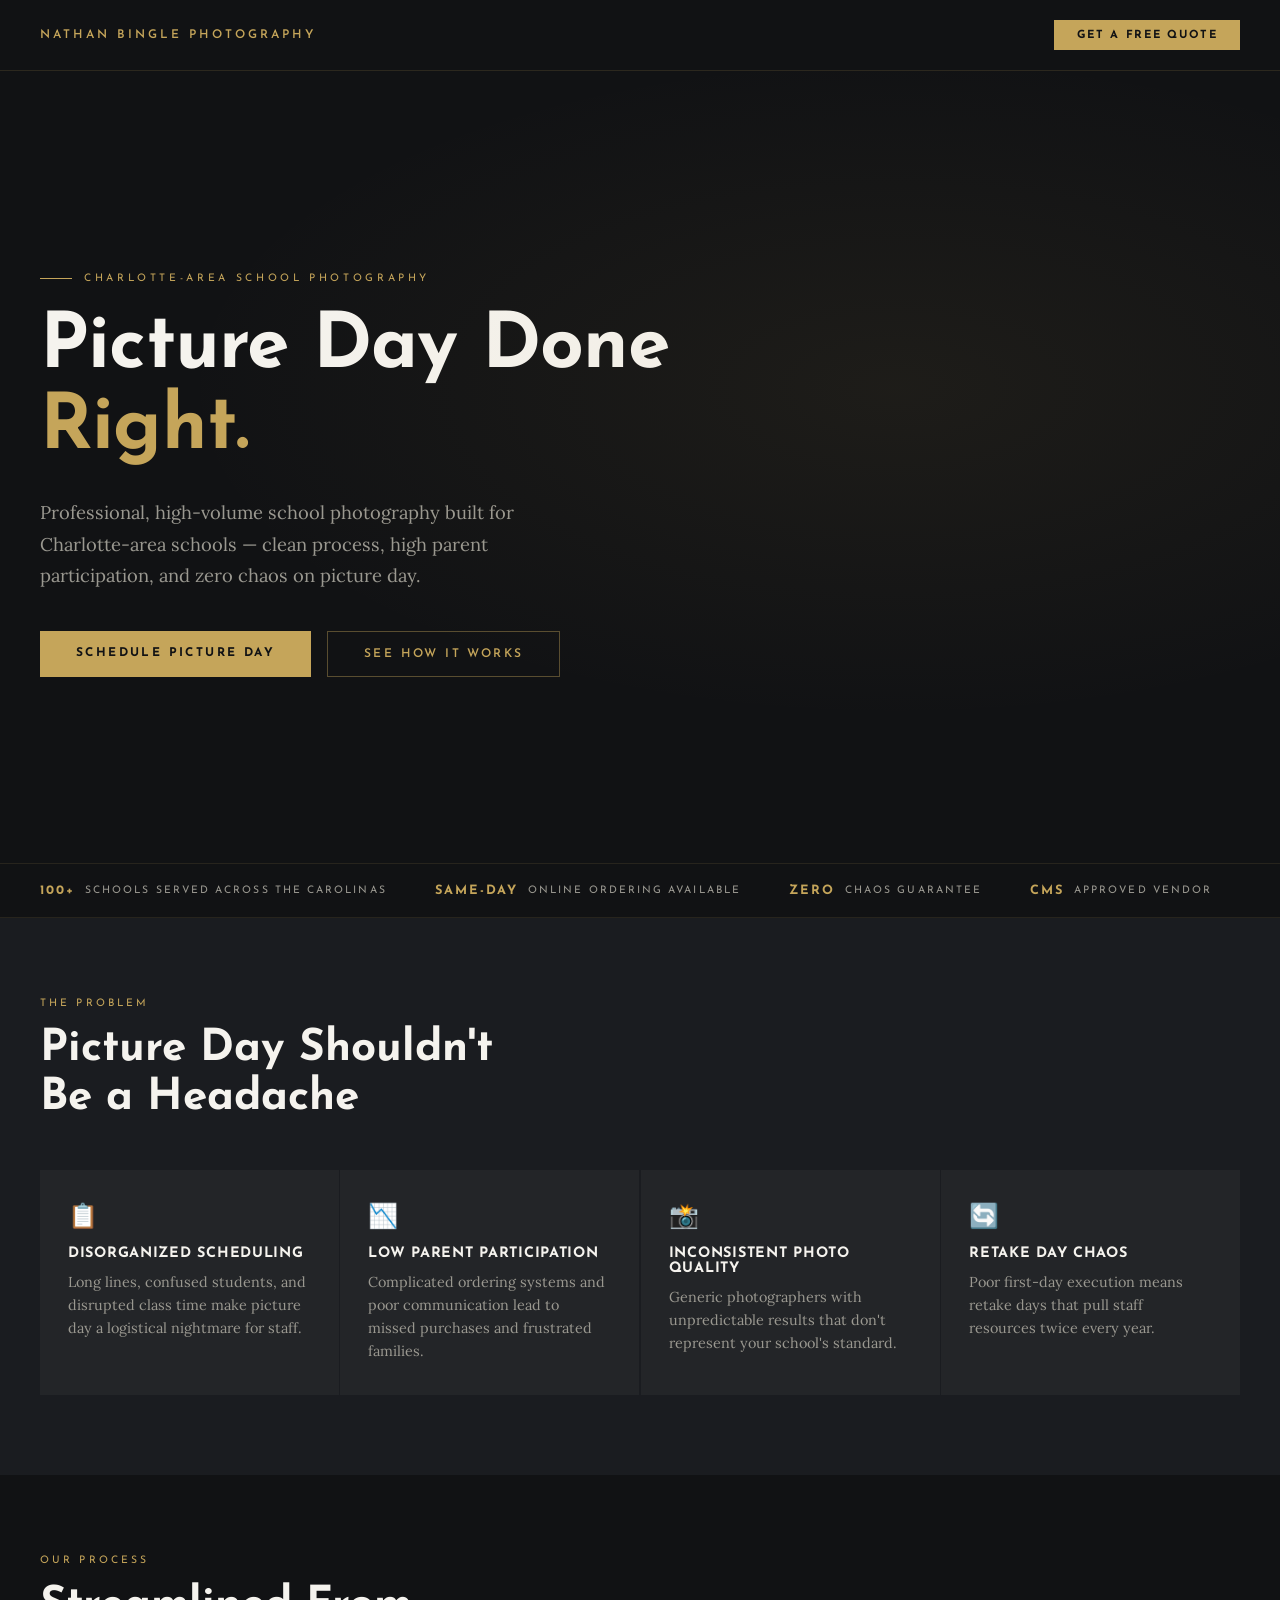
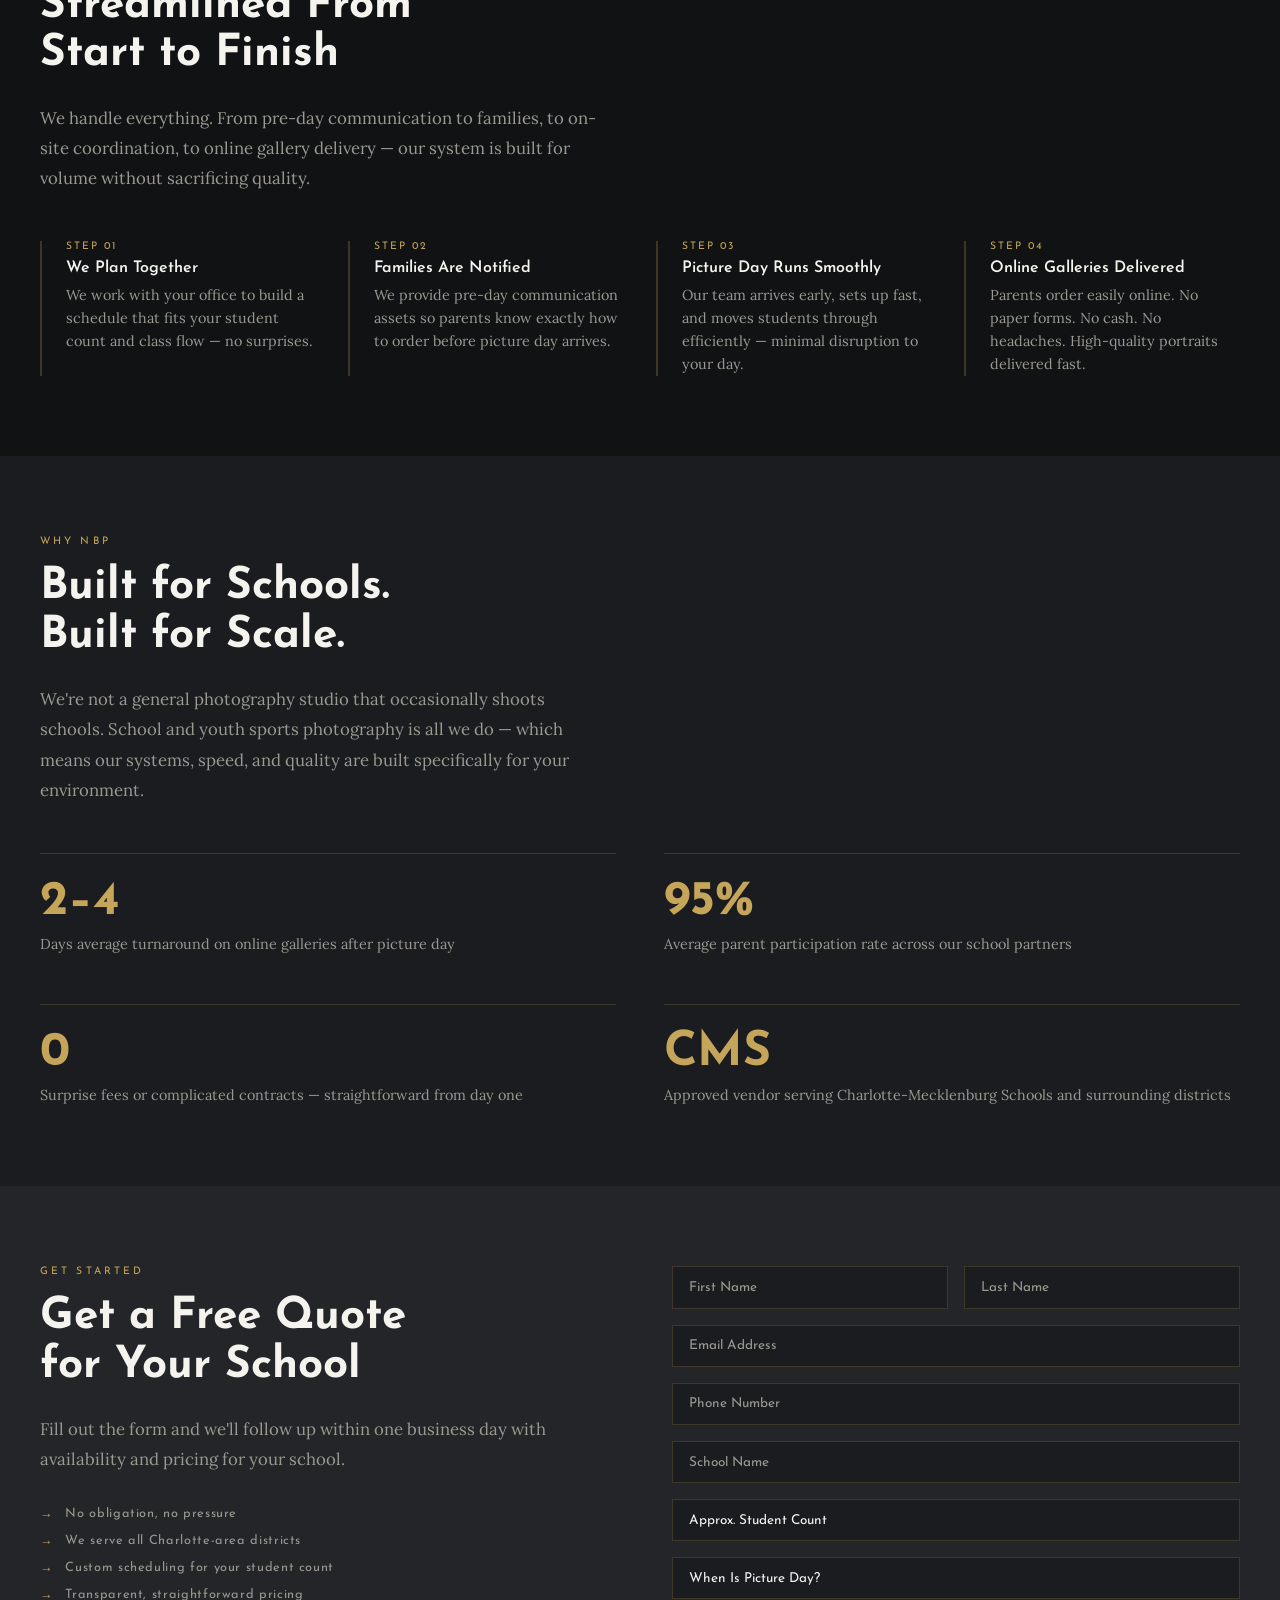
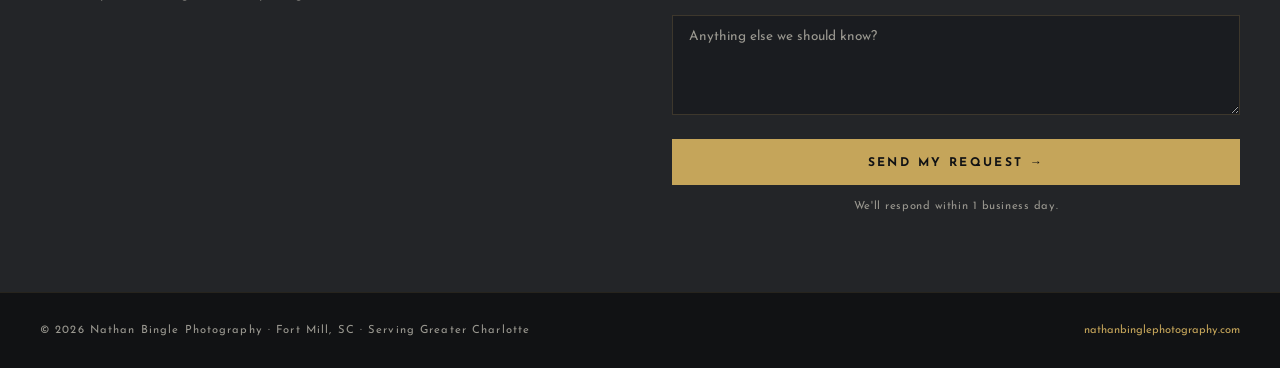
==== charlotte-schools.html @ b1efdfb4 "Add 4 NBP ad landing pages" ====
<!DOCTYPE html>
<html lang="en">
<head>
<meta charset="UTF-8">
<meta name="viewport" content="width=device-width, initial-scale=1.0">
<title>School Photography for Charlotte-Area Schools | Nathan Bingle Photography</title>
<link href="https://fonts.googleapis.com/css2?family=Josefin+Sans:wght@300;400;600;700&family=Lora:ital,wght@0,400;0,500;1,400&display=swap" rel="stylesheet">
<style>
  *, *::before, *::after { box-sizing: border-box; margin: 0; padding: 0; }
  :root {
    --gold: #C5A55A;
    --gold-light: #D4BA7A;
    --dark: #111214;
    --dark-2: #1A1C20;
    --dark-3: #232528;
    --white: #F5F3EE;
    --gray: #9A9890;
  }
  html { scroll-behavior: smooth; }
  body { background: var(--dark); color: var(--white); font-family: 'Josefin Sans', sans-serif; overflow-x: hidden; }

  /* NAV STRIP */
  .nav { display: flex; align-items: center; justify-content: space-between; padding: 1.25rem 2.5rem; border-bottom: 1px solid rgba(197,165,90,0.15); }
  .nav-logo { font-size: 0.75rem; letter-spacing: 0.25em; text-transform: uppercase; color: var(--gold); font-weight: 600; }
  .nav-cta { background: var(--gold); color: var(--dark); font-size: 0.7rem; letter-spacing: 0.15em; text-transform: uppercase; font-weight: 700; padding: 0.6rem 1.4rem; border: none; cursor: pointer; text-decoration: none; transition: background 0.2s; }
  .nav-cta:hover { background: var(--gold-light); }

  /* HERO */
  .hero { min-height: 88vh; display: flex; flex-direction: column; justify-content: center; padding: 5rem 2.5rem 4rem; position: relative; overflow: hidden; }
  .hero::before { content: ''; position: absolute; inset: 0; background: radial-gradient(ellipse 80% 60% at 70% 40%, rgba(197,165,90,0.07) 0%, transparent 70%); pointer-events: none; }
  .hero-eyebrow { font-size: 0.65rem; letter-spacing: 0.35em; text-transform: uppercase; color: var(--gold); margin-bottom: 1.5rem; display: flex; align-items: center; gap: 0.75rem; }
  .hero-eyebrow::before { content: ''; display: block; width: 2rem; height: 1px; background: var(--gold); }
  .hero h1 { font-family: 'Josefin Sans', sans-serif; font-size: clamp(2.6rem, 6vw, 5rem); font-weight: 700; line-height: 1.05; letter-spacing: -0.01em; max-width: 700px; margin-bottom: 1.75rem; }
  .hero h1 em { font-style: normal; color: var(--gold); }
  .hero-sub { font-family: 'Lora', serif; font-size: 1.15rem; color: var(--gray); max-width: 520px; line-height: 1.7; margin-bottom: 2.5rem; }
  .hero-actions { display: flex; gap: 1rem; flex-wrap: wrap; }
  .btn-primary { background: var(--gold); color: var(--dark); font-size: 0.75rem; letter-spacing: 0.2em; text-transform: uppercase; font-weight: 700; padding: 1rem 2.25rem; border: none; cursor: pointer; text-decoration: none; transition: all 0.2s; display: inline-block; }
  .btn-primary:hover { background: var(--gold-light); transform: translateY(-1px); }
  .btn-ghost { border: 1px solid rgba(197,165,90,0.4); color: var(--gold); font-size: 0.75rem; letter-spacing: 0.2em; text-transform: uppercase; font-weight: 600; padding: 1rem 2.25rem; cursor: pointer; text-decoration: none; transition: all 0.2s; display: inline-block; }
  .btn-ghost:hover { border-color: var(--gold); background: rgba(197,165,90,0.08); }

  /* TRUST BAR */
  .trust-bar { border-top: 1px solid rgba(197,165,90,0.12); border-bottom: 1px solid rgba(197,165,90,0.12); padding: 1.25rem 2.5rem; display: flex; gap: 3rem; flex-wrap: wrap; align-items: center; }
  .trust-item { font-size: 0.65rem; letter-spacing: 0.2em; text-transform: uppercase; color: var(--gray); display: flex; align-items: center; gap: 0.6rem; }
  .trust-item span { color: var(--gold); font-weight: 700; font-size: 0.8rem; }

  /* SECTION BASE */
  section { padding: 5rem 2.5rem; }
  .section-label { font-size: 0.65rem; letter-spacing: 0.3em; text-transform: uppercase; color: var(--gold); margin-bottom: 1rem; }
  .section-title { font-size: clamp(1.8rem, 3.5vw, 2.75rem); font-weight: 700; line-height: 1.1; margin-bottom: 1.5rem; }
  .section-body { font-family: 'Lora', serif; color: var(--gray); line-height: 1.8; font-size: 1.05rem; max-width: 560px; }

  /* PROBLEMS */
  .problems { background: var(--dark-2); }
  .problems-grid { display: grid; grid-template-columns: repeat(auto-fit, minmax(240px, 1fr)); gap: 1.5px; margin-top: 3rem; }
  .problem-card { background: var(--dark-3); padding: 2rem 1.75rem; }
  .problem-icon { font-size: 1.5rem; margin-bottom: 1rem; }
  .problem-card h3 { font-size: 0.9rem; letter-spacing: 0.05em; text-transform: uppercase; margin-bottom: 0.6rem; color: var(--white); }
  .problem-card p { font-family: 'Lora', serif; font-size: 0.9rem; color: var(--gray); line-height: 1.6; }

  /* HOW IT WORKS */
  .steps { display: grid; grid-template-columns: repeat(auto-fit, minmax(200px, 1fr)); gap: 2rem; margin-top: 3rem; }
  .step { position: relative; padding-left: 1.5rem; border-left: 2px solid rgba(197,165,90,0.25); }
  .step-num { font-size: 0.65rem; letter-spacing: 0.2em; color: var(--gold); margin-bottom: 0.5rem; text-transform: uppercase; }
  .step h3 { font-size: 1rem; margin-bottom: 0.5rem; font-weight: 600; }
  .step p { font-family: 'Lora', serif; font-size: 0.9rem; color: var(--gray); line-height: 1.6; }

  /* WHY NBP */
  .why { background: var(--dark-2); }
  .why-grid { display: grid; grid-template-columns: 1fr 1fr; gap: 3rem; margin-top: 3rem; }
  .why-stat { border-top: 1px solid rgba(197,165,90,0.2); padding-top: 1.5rem; }
  .why-stat .number { font-size: 3rem; font-weight: 700; color: var(--gold); line-height: 1; margin-bottom: 0.5rem; }
  .why-stat p { font-family: 'Lora', serif; font-size: 0.9rem; color: var(--gray); line-height: 1.5; }

  /* FORM */
  .form-section { background: var(--dark-3); }
  .form-wrap { display: grid; grid-template-columns: 1fr 1fr; gap: 4rem; align-items: start; }
  .form-intro .section-body { margin-bottom: 2rem; }
  .form-intro ul { list-style: none; display: flex; flex-direction: column; gap: 0.75rem; }
  .form-intro ul li { font-size: 0.8rem; letter-spacing: 0.05em; color: var(--gray); display: flex; gap: 0.75rem; align-items: flex-start; }
  .form-intro ul li::before { content: '→'; color: var(--gold); flex-shrink: 0; }
  form { display: flex; flex-direction: column; gap: 1rem; }
  .form-row { display: grid; grid-template-columns: 1fr 1fr; gap: 1rem; }
  input, select, textarea { background: var(--dark-2); border: 1px solid rgba(197,165,90,0.2); color: var(--white); font-family: 'Josefin Sans', sans-serif; font-size: 0.85rem; padding: 0.85rem 1rem; width: 100%; outline: none; transition: border-color 0.2s; }
  input::placeholder, textarea::placeholder { color: var(--gray); }
  input:focus, select:focus, textarea:focus { border-color: var(--gold); }
  select { appearance: none; cursor: pointer; }
  select option { background: var(--dark-2); }
  textarea { resize: vertical; min-height: 100px; }
  .submit-btn { background: var(--gold); color: var(--dark); font-family: 'Josefin Sans', sans-serif; font-size: 0.75rem; letter-spacing: 0.2em; text-transform: uppercase; font-weight: 700; padding: 1rem; border: none; cursor: pointer; transition: all 0.2s; margin-top: 0.5rem; }
  .submit-btn:hover { background: var(--gold-light); }
  .form-note { font-size: 0.7rem; color: var(--gray); text-align: center; letter-spacing: 0.05em; }

  /* FOOTER */
  footer { padding: 2rem 2.5rem; border-top: 1px solid rgba(197,165,90,0.12); display: flex; justify-content: space-between; align-items: center; flex-wrap: wrap; gap: 1rem; }
  footer p { font-size: 0.7rem; letter-spacing: 0.1em; color: var(--gray); }
  footer a { color: var(--gold); text-decoration: none; font-size: 0.7rem; }

  @media (max-width: 768px) {
    .nav { padding: 1rem 1.25rem; }
    .hero { padding: 4rem 1.25rem 3rem; min-height: auto; }
    section { padding: 3.5rem 1.25rem; }
    .trust-bar { padding: 1rem 1.25rem; gap: 1.5rem; }
    .form-wrap { grid-template-columns: 1fr; gap: 2.5rem; }
    .form-row { grid-template-columns: 1fr; }
    .why-grid { grid-template-columns: 1fr 1fr; gap: 1.5rem; }
    footer { padding: 1.5rem 1.25rem; flex-direction: column; align-items: flex-start; }
  }
</style>
</head>
<body>

<nav class="nav">
  <div class="nav-logo">Nathan Bingle Photography</div>
  <a href="#contact" class="nav-cta">Get a Free Quote</a>
</nav>

<section class="hero">
  <div class="hero-eyebrow">Charlotte-Area School Photography</div>
  <h1>Picture Day Done<br><em>Right.</em></h1>
  <p class="hero-sub">Professional, high-volume school photography built for Charlotte-area schools — clean process, high parent participation, and zero chaos on picture day.</p>
  <div class="hero-actions">
    <a href="#contact" class="btn-primary">Schedule Picture Day</a>
    <a href="#how-it-works" class="btn-ghost">See How It Works</a>
  </div>
</section>

<div class="trust-bar">
  <div class="trust-item"><span>100+</span> Schools Served Across the Carolinas</div>
  <div class="trust-item"><span>Same-Day</span> Online Ordering Available</div>
  <div class="trust-item"><span>Zero</span> Chaos Guarantee</div>
  <div class="trust-item"><span>CMS</span> Approved Vendor</div>
</div>

<section class="problems">
  <div class="section-label">The Problem</div>
  <div class="section-title">Picture Day Shouldn't<br>Be a Headache</div>
  <div class="problems-grid">
    <div class="problem-card">
      <div class="problem-icon">📋</div>
      <h3>Disorganized Scheduling</h3>
      <p>Long lines, confused students, and disrupted class time make picture day a logistical nightmare for staff.</p>
    </div>
    <div class="problem-card">
      <div class="problem-icon">📉</div>
      <h3>Low Parent Participation</h3>
      <p>Complicated ordering systems and poor communication lead to missed purchases and frustrated families.</p>
    </div>
    <div class="problem-card">
      <div class="problem-icon">📸</div>
      <h3>Inconsistent Photo Quality</h3>
      <p>Generic photographers with unpredictable results that don't represent your school's standard.</p>
    </div>
    <div class="problem-card">
      <div class="problem-icon">🔄</div>
      <h3>Retake Day Chaos</h3>
      <p>Poor first-day execution means retake days that pull staff resources twice every year.</p>
    </div>
  </div>
</section>

<section id="how-it-works">
  <div class="section-label">Our Process</div>
  <div class="section-title">Streamlined From<br>Start to Finish</div>
  <p class="section-body">We handle everything. From pre-day communication to families, to on-site coordination, to online gallery delivery — our system is built for volume without sacrificing quality.</p>
  <div class="steps">
    <div class="step">
      <div class="step-num">Step 01</div>
      <h3>We Plan Together</h3>
      <p>We work with your office to build a schedule that fits your student count and class flow — no surprises.</p>
    </div>
    <div class="step">
      <div class="step-num">Step 02</div>
      <h3>Families Are Notified</h3>
      <p>We provide pre-day communication assets so parents know exactly how to order before picture day arrives.</p>
    </div>
    <div class="step">
      <div class="step-num">Step 03</div>
      <h3>Picture Day Runs Smoothly</h3>
      <p>Our team arrives early, sets up fast, and moves students through efficiently — minimal disruption to your day.</p>
    </div>
    <div class="step">
      <div class="step-num">Step 04</div>
      <h3>Online Galleries Delivered</h3>
      <p>Parents order easily online. No paper forms. No cash. No headaches. High-quality portraits delivered fast.</p>
    </div>
  </div>
</section>

<section class="why">
  <div class="section-label">Why NBP</div>
  <div class="section-title">Built for Schools.<br>Built for Scale.</div>
  <p class="section-body">We're not a general photography studio that occasionally shoots schools. School and youth sports photography is all we do — which means our systems, speed, and quality are built specifically for your environment.</p>
  <div class="why-grid">
    <div class="why-stat">
      <div class="number">2–4</div>
      <p>Days average turnaround on online galleries after picture day</p>
    </div>
    <div class="why-stat">
      <div class="number">95%</div>
      <p>Average parent participation rate across our school partners</p>
    </div>
    <div class="why-stat">
      <div class="number">0</div>
      <p>Surprise fees or complicated contracts — straightforward from day one</p>
    </div>
    <div class="why-stat">
      <div class="number">CMS</div>
      <p>Approved vendor serving Charlotte-Mecklenburg Schools and surrounding districts</p>
    </div>
  </div>
</section>

<section id="contact" class="form-section">
  <div class="form-wrap">
    <div class="form-intro">
      <div class="section-label">Get Started</div>
      <div class="section-title">Get a Free Quote<br>for Your School</div>
      <p class="section-body">Fill out the form and we'll follow up within one business day with availability and pricing for your school.</p>
      <ul>
        <li>No obligation, no pressure</li>
        <li>We serve all Charlotte-area districts</li>
        <li>Custom scheduling for your student count</li>
        <li>Transparent, straightforward pricing</li>
      </ul>
    </div>
    <form action="https://formspree.io/f/xeepaory" method="POST">
      <input type="hidden" name="_subject" value="Charlotte School Photography Inquiry">
      <div class="form-row">
        <input type="text" name="first_name" placeholder="First Name" required>
        <input type="text" name="last_name" placeholder="Last Name" required>
      </div>
      <input type="email" name="email" placeholder="Email Address" required>
      <input type="tel" name="phone" placeholder="Phone Number">
      <input type="text" name="school_name" placeholder="School Name" required>
      <select name="student_count">
        <option value="" disabled selected>Approx. Student Count</option>
        <option>Under 300</option>
        <option>300–600</option>
        <option>600–1,000</option>
        <option>1,000+</option>
      </select>
      <select name="picture_day_timing">
        <option value="" disabled selected>When Is Picture Day?</option>
        <option>Fall 2025</option>
        <option>Spring 2026</option>
        <option>Fall 2026</option>
        <option>Not Sure Yet</option>
      </select>
      <textarea name="message" placeholder="Anything else we should know?"></textarea>
      <button type="submit" class="submit-btn">Send My Request →</button>
      <p class="form-note">We'll respond within 1 business day.</p>
    </form>
  </div>
</section>

<footer>
  <p>© 2026 Nathan Bingle Photography · Fort Mill, SC · Serving Greater Charlotte</p>
  <a href="https://nathanbinglephotography.com">nathanbinglephotography.com</a>
</footer>

</body>
</html>
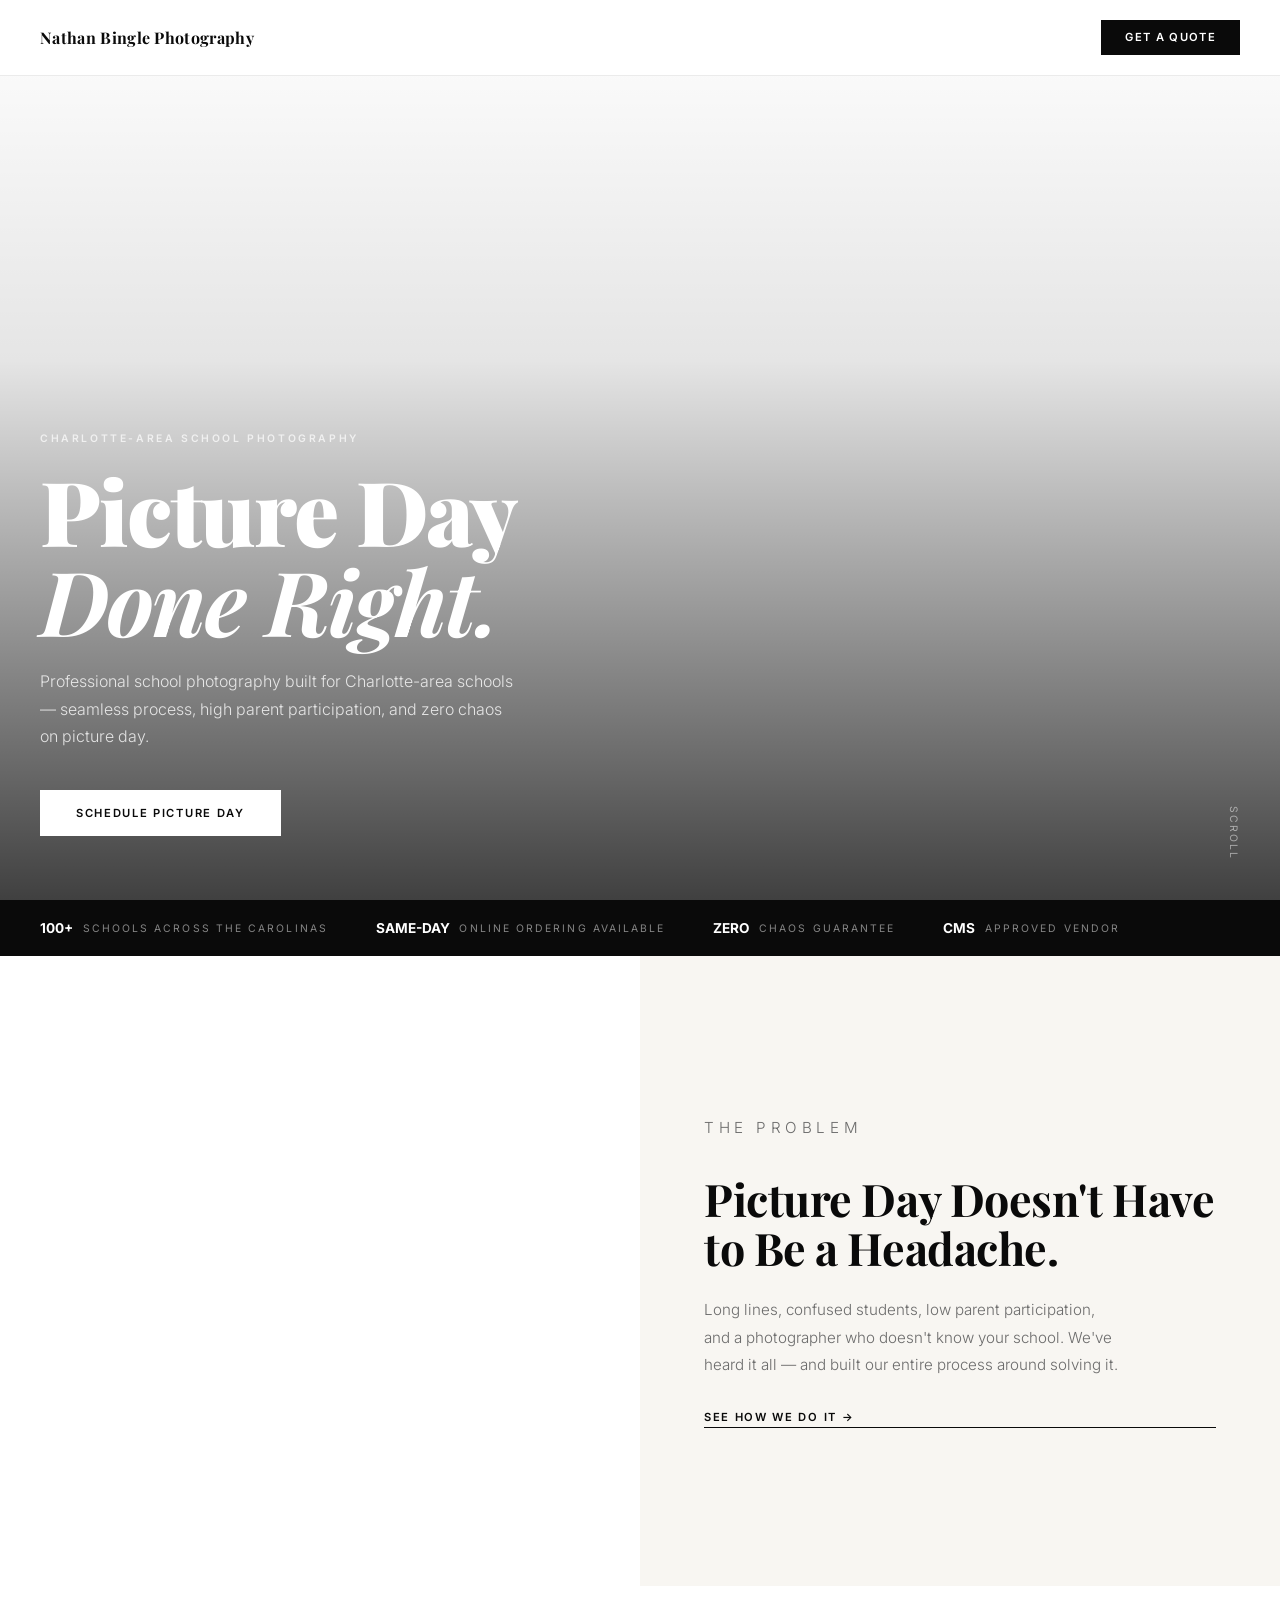
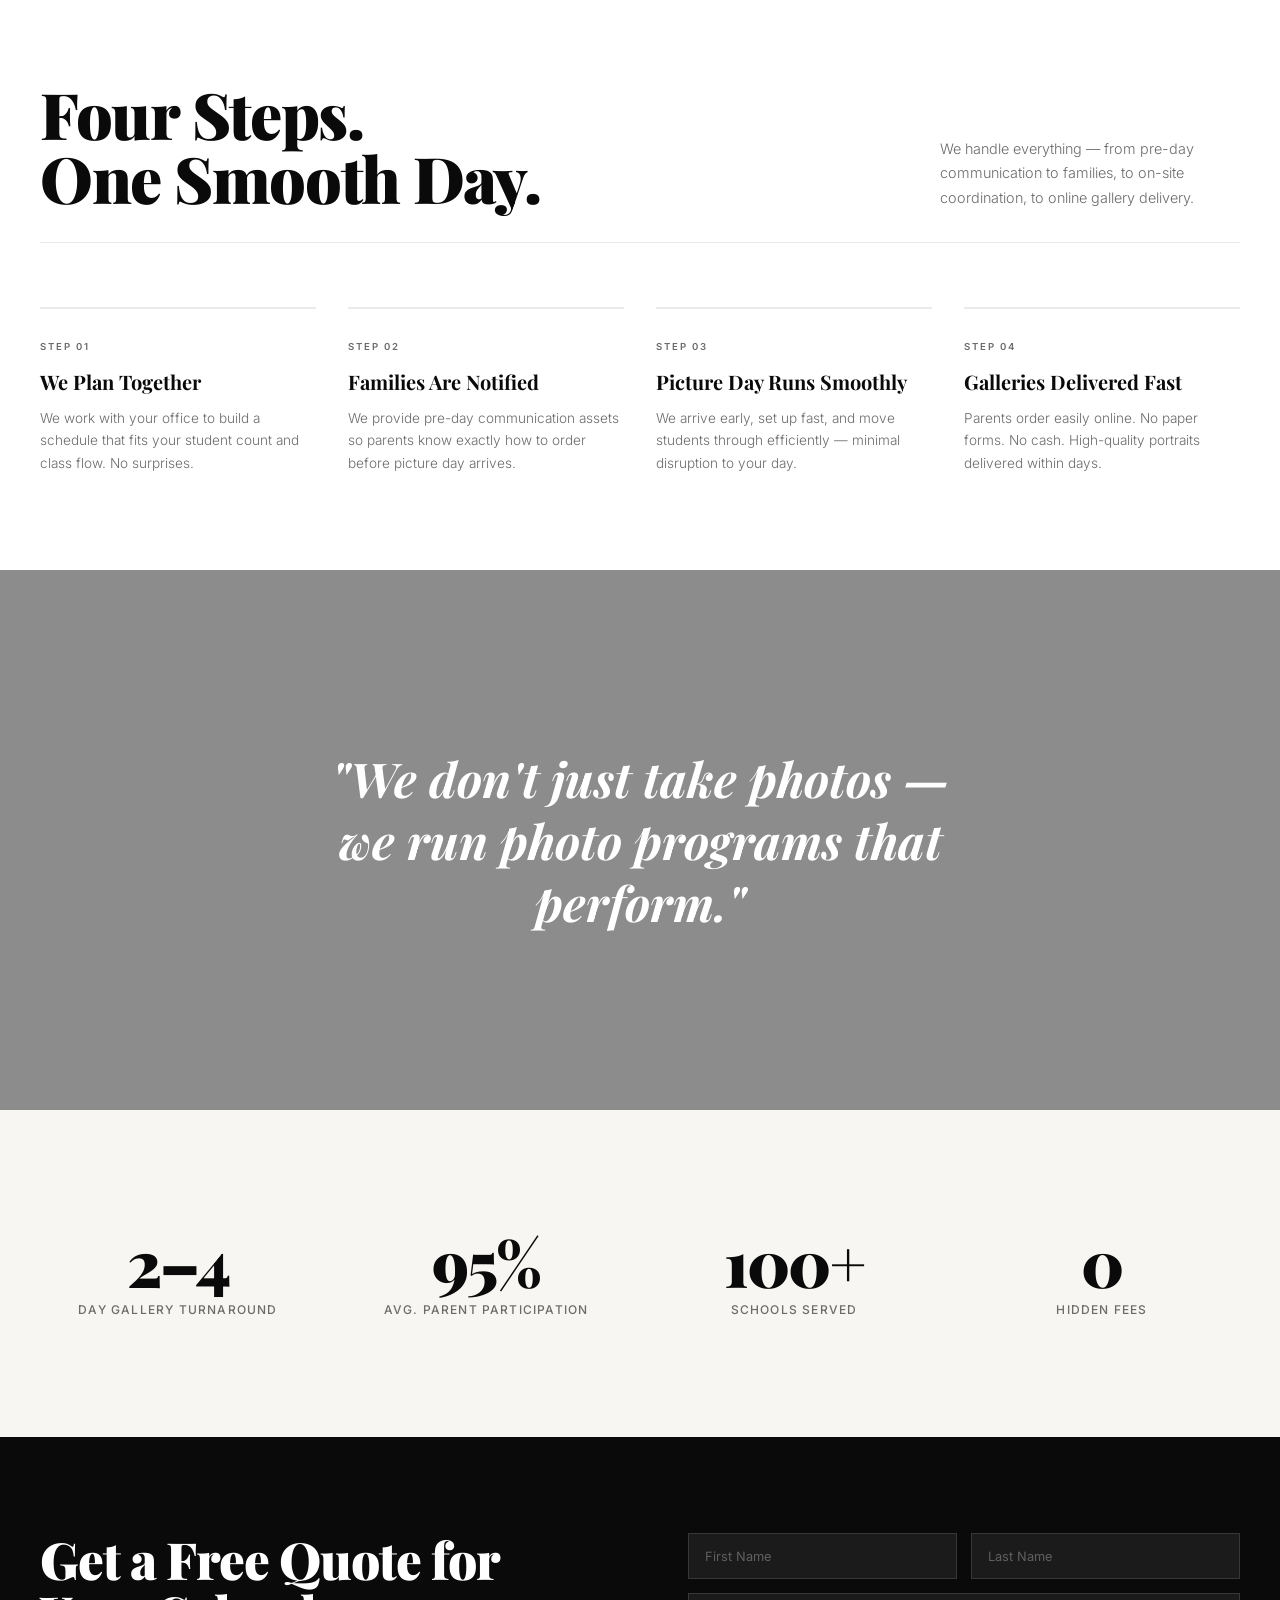
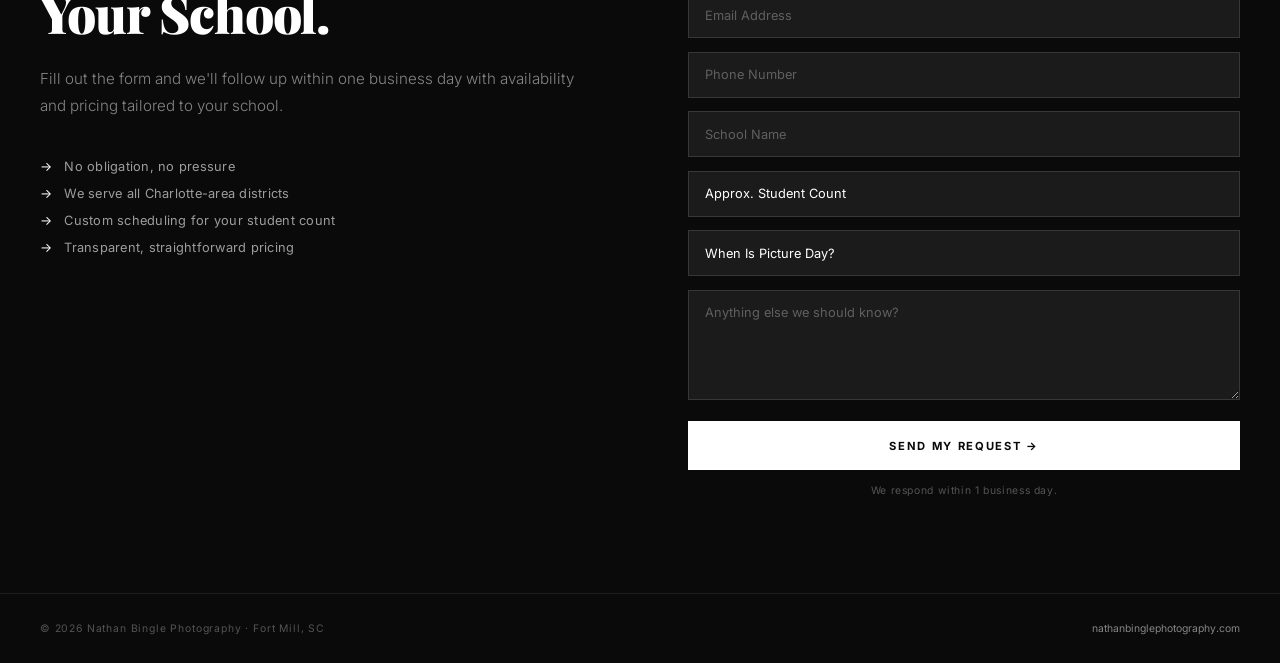
==== commit ac2ab8fa: "Rebuild all 4 pages — editorial/magazine style with real photography" ====
--- a/charlotte-schools.html
+++ b/charlotte-schools.html
@@ -4,170 +4,159 @@
 <meta charset="UTF-8">
 <meta name="viewport" content="width=device-width, initial-scale=1.0">
 <title>School Photography for Charlotte-Area Schools | Nathan Bingle Photography</title>
-<link href="https://fonts.googleapis.com/css2?family=Josefin+Sans:wght@300;400;600;700&family=Lora:ital,wght@0,400;0,500;1,400&display=swap" rel="stylesheet">
+<link href="https://fonts.googleapis.com/css2?family=Playfair+Display:ital,wght@0,700;0,900;1,700&family=Inter:wght@300;400;500;600&display=swap" rel="stylesheet">
 <style>
-  *, *::before, *::after { box-sizing: border-box; margin: 0; padding: 0; }
-  :root {
-    --gold: #C5A55A;
-    --gold-light: #D4BA7A;
-    --dark: #111214;
-    --dark-2: #1A1C20;
-    --dark-3: #232528;
-    --white: #F5F3EE;
-    --gray: #9A9890;
-  }
-  html { scroll-behavior: smooth; }
-  body { background: var(--dark); color: var(--white); font-family: 'Josefin Sans', sans-serif; overflow-x: hidden; }
-
-  /* NAV STRIP */
-  .nav { display: flex; align-items: center; justify-content: space-between; padding: 1.25rem 2.5rem; border-bottom: 1px solid rgba(197,165,90,0.15); }
-  .nav-logo { font-size: 0.75rem; letter-spacing: 0.25em; text-transform: uppercase; color: var(--gold); font-weight: 600; }
-  .nav-cta { background: var(--gold); color: var(--dark); font-size: 0.7rem; letter-spacing: 0.15em; text-transform: uppercase; font-weight: 700; padding: 0.6rem 1.4rem; border: none; cursor: pointer; text-decoration: none; transition: background 0.2s; }
-  .nav-cta:hover { background: var(--gold-light); }
-
-  /* HERO */
-  .hero { min-height: 88vh; display: flex; flex-direction: column; justify-content: center; padding: 5rem 2.5rem 4rem; position: relative; overflow: hidden; }
-  .hero::before { content: ''; position: absolute; inset: 0; background: radial-gradient(ellipse 80% 60% at 70% 40%, rgba(197,165,90,0.07) 0%, transparent 70%); pointer-events: none; }
-  .hero-eyebrow { font-size: 0.65rem; letter-spacing: 0.35em; text-transform: uppercase; color: var(--gold); margin-bottom: 1.5rem; display: flex; align-items: center; gap: 0.75rem; }
-  .hero-eyebrow::before { content: ''; display: block; width: 2rem; height: 1px; background: var(--gold); }
-  .hero h1 { font-family: 'Josefin Sans', sans-serif; font-size: clamp(2.6rem, 6vw, 5rem); font-weight: 700; line-height: 1.05; letter-spacing: -0.01em; max-width: 700px; margin-bottom: 1.75rem; }
-  .hero h1 em { font-style: normal; color: var(--gold); }
-  .hero-sub { font-family: 'Lora', serif; font-size: 1.15rem; color: var(--gray); max-width: 520px; line-height: 1.7; margin-bottom: 2.5rem; }
-  .hero-actions { display: flex; gap: 1rem; flex-wrap: wrap; }
-  .btn-primary { background: var(--gold); color: var(--dark); font-size: 0.75rem; letter-spacing: 0.2em; text-transform: uppercase; font-weight: 700; padding: 1rem 2.25rem; border: none; cursor: pointer; text-decoration: none; transition: all 0.2s; display: inline-block; }
-  .btn-primary:hover { background: var(--gold-light); transform: translateY(-1px); }
-  .btn-ghost { border: 1px solid rgba(197,165,90,0.4); color: var(--gold); font-size: 0.75rem; letter-spacing: 0.2em; text-transform: uppercase; font-weight: 600; padding: 1rem 2.25rem; cursor: pointer; text-decoration: none; transition: all 0.2s; display: inline-block; }
-  .btn-ghost:hover { border-color: var(--gold); background: rgba(197,165,90,0.08); }
-
-  /* TRUST BAR */
-  .trust-bar { border-top: 1px solid rgba(197,165,90,0.12); border-bottom: 1px solid rgba(197,165,90,0.12); padding: 1.25rem 2.5rem; display: flex; gap: 3rem; flex-wrap: wrap; align-items: center; }
-  .trust-item { font-size: 0.65rem; letter-spacing: 0.2em; text-transform: uppercase; color: var(--gray); display: flex; align-items: center; gap: 0.6rem; }
-  .trust-item span { color: var(--gold); font-weight: 700; font-size: 0.8rem; }
-
-  /* SECTION BASE */
-  section { padding: 5rem 2.5rem; }
-  .section-label { font-size: 0.65rem; letter-spacing: 0.3em; text-transform: uppercase; color: var(--gold); margin-bottom: 1rem; }
-  .section-title { font-size: clamp(1.8rem, 3.5vw, 2.75rem); font-weight: 700; line-height: 1.1; margin-bottom: 1.5rem; }
-  .section-body { font-family: 'Lora', serif; color: var(--gray); line-height: 1.8; font-size: 1.05rem; max-width: 560px; }
-
-  /* PROBLEMS */
-  .problems { background: var(--dark-2); }
-  .problems-grid { display: grid; grid-template-columns: repeat(auto-fit, minmax(240px, 1fr)); gap: 1.5px; margin-top: 3rem; }
-  .problem-card { background: var(--dark-3); padding: 2rem 1.75rem; }
-  .problem-icon { font-size: 1.5rem; margin-bottom: 1rem; }
-  .problem-card h3 { font-size: 0.9rem; letter-spacing: 0.05em; text-transform: uppercase; margin-bottom: 0.6rem; color: var(--white); }
-  .problem-card p { font-family: 'Lora', serif; font-size: 0.9rem; color: var(--gray); line-height: 1.6; }
-
-  /* HOW IT WORKS */
-  .steps { display: grid; grid-template-columns: repeat(auto-fit, minmax(200px, 1fr)); gap: 2rem; margin-top: 3rem; }
-  .step { position: relative; padding-left: 1.5rem; border-left: 2px solid rgba(197,165,90,0.25); }
-  .step-num { font-size: 0.65rem; letter-spacing: 0.2em; color: var(--gold); margin-bottom: 0.5rem; text-transform: uppercase; }
-  .step h3 { font-size: 1rem; margin-bottom: 0.5rem; font-weight: 600; }
-  .step p { font-family: 'Lora', serif; font-size: 0.9rem; color: var(--gray); line-height: 1.6; }
-
-  /* WHY NBP */
-  .why { background: var(--dark-2); }
-  .why-grid { display: grid; grid-template-columns: 1fr 1fr; gap: 3rem; margin-top: 3rem; }
-  .why-stat { border-top: 1px solid rgba(197,165,90,0.2); padding-top: 1.5rem; }
-  .why-stat .number { font-size: 3rem; font-weight: 700; color: var(--gold); line-height: 1; margin-bottom: 0.5rem; }
-  .why-stat p { font-family: 'Lora', serif; font-size: 0.9rem; color: var(--gray); line-height: 1.5; }
-
-  /* FORM */
-  .form-section { background: var(--dark-3); }
-  .form-wrap { display: grid; grid-template-columns: 1fr 1fr; gap: 4rem; align-items: start; }
-  .form-intro .section-body { margin-bottom: 2rem; }
-  .form-intro ul { list-style: none; display: flex; flex-direction: column; gap: 0.75rem; }
-  .form-intro ul li { font-size: 0.8rem; letter-spacing: 0.05em; color: var(--gray); display: flex; gap: 0.75rem; align-items: flex-start; }
-  .form-intro ul li::before { content: '→'; color: var(--gold); flex-shrink: 0; }
-  form { display: flex; flex-direction: column; gap: 1rem; }
-  .form-row { display: grid; grid-template-columns: 1fr 1fr; gap: 1rem; }
-  input, select, textarea { background: var(--dark-2); border: 1px solid rgba(197,165,90,0.2); color: var(--white); font-family: 'Josefin Sans', sans-serif; font-size: 0.85rem; padding: 0.85rem 1rem; width: 100%; outline: none; transition: border-color 0.2s; }
-  input::placeholder, textarea::placeholder { color: var(--gray); }
-  input:focus, select:focus, textarea:focus { border-color: var(--gold); }
-  select { appearance: none; cursor: pointer; }
-  select option { background: var(--dark-2); }
-  textarea { resize: vertical; min-height: 100px; }
-  .submit-btn { background: var(--gold); color: var(--dark); font-family: 'Josefin Sans', sans-serif; font-size: 0.75rem; letter-spacing: 0.2em; text-transform: uppercase; font-weight: 700; padding: 1rem; border: none; cursor: pointer; transition: all 0.2s; margin-top: 0.5rem; }
-  .submit-btn:hover { background: var(--gold-light); }
-  .form-note { font-size: 0.7rem; color: var(--gray); text-align: center; letter-spacing: 0.05em; }
-
-  /* FOOTER */
-  footer { padding: 2rem 2.5rem; border-top: 1px solid rgba(197,165,90,0.12); display: flex; justify-content: space-between; align-items: center; flex-wrap: wrap; gap: 1rem; }
-  footer p { font-size: 0.7rem; letter-spacing: 0.1em; color: var(--gray); }
-  footer a { color: var(--gold); text-decoration: none; font-size: 0.7rem; }
-
-  @media (max-width: 768px) {
-    .nav { padding: 1rem 1.25rem; }
-    .hero { padding: 4rem 1.25rem 3rem; min-height: auto; }
-    section { padding: 3.5rem 1.25rem; }
-    .trust-bar { padding: 1rem 1.25rem; gap: 1.5rem; }
-    .form-wrap { grid-template-columns: 1fr; gap: 2.5rem; }
-    .form-row { grid-template-columns: 1fr; }
-    .why-grid { grid-template-columns: 1fr 1fr; gap: 1.5rem; }
-    footer { padding: 1.5rem 1.25rem; flex-direction: column; align-items: flex-start; }
-  }
+*,*::before,*::after{box-sizing:border-box;margin:0;padding:0}
+:root{--black:#0A0A0A;--white:#FFFFFF;--off-white:#F8F6F2;--gray:#6B6B6B;--light:#EBEBEB;--accent:#1A1A1A}
+body{background:var(--white);color:var(--black);font-family:'Inter',sans-serif;overflow-x:hidden}
+
+/* NAV */
+nav{position:fixed;top:0;left:0;right:0;z-index:100;display:flex;align-items:center;justify-content:space-between;padding:1.25rem 2.5rem;background:rgba(255,255,255,0.95);backdrop-filter:blur(8px);border-bottom:1px solid var(--light)}
+.nav-logo{font-family:'Playfair Display',serif;font-size:1rem;font-weight:700;letter-spacing:0.02em}
+.nav-cta{background:var(--black);color:var(--white);font-size:0.7rem;font-weight:600;letter-spacing:0.12em;text-transform:uppercase;padding:0.65rem 1.5rem;text-decoration:none;transition:all 0.2s}
+.nav-cta:hover{background:#333}
+
+/* HERO */
+.hero{height:100vh;position:relative;display:flex;align-items:flex-end;overflow:hidden}
+.hero-img{position:absolute;inset:0;background:url('https://images.unsplash.com/photo-1577896851231-70ef18881754?w=1600&q=80') center/cover no-repeat}
+.hero-overlay{position:absolute;inset:0;background:linear-gradient(to top,rgba(0,0,0,0.75) 0%,rgba(0,0,0,0.1) 60%,transparent 100%)}
+.hero-content{position:relative;z-index:2;padding:4rem 2.5rem;max-width:900px}
+.hero-tag{font-size:0.65rem;font-weight:600;letter-spacing:0.25em;text-transform:uppercase;color:rgba(255,255,255,0.7);margin-bottom:1.25rem}
+.hero h1{font-family:'Playfair Display',serif;font-size:clamp(3rem,7vw,6rem);font-weight:900;color:#fff;line-height:1;margin-bottom:1.5rem;letter-spacing:-0.02em}
+.hero h1 em{font-style:italic;font-weight:700}
+.hero-sub{font-size:1rem;color:rgba(255,255,255,0.8);max-width:480px;line-height:1.7;margin-bottom:2.5rem;font-weight:300}
+.hero-cta{background:#fff;color:var(--black);font-size:0.7rem;font-weight:600;letter-spacing:0.15em;text-transform:uppercase;padding:1rem 2.25rem;text-decoration:none;display:inline-block;transition:all 0.2s}
+.hero-cta:hover{background:var(--off-white)}
+.hero-scroll{position:absolute;bottom:2.5rem;right:2.5rem;font-size:0.65rem;letter-spacing:0.2em;text-transform:uppercase;color:rgba(255,255,255,0.5);writing-mode:vertical-rl}
+
+/* TRUST BAR */
+.trust{background:var(--black);padding:1.25rem 2.5rem;display:flex;gap:3rem;flex-wrap:wrap;align-items:center}
+.trust-item{font-size:0.65rem;letter-spacing:0.2em;text-transform:uppercase;color:rgba(255,255,255,0.5);display:flex;align-items:center;gap:0.6rem}
+.trust-item strong{color:#fff;font-size:0.85rem;letter-spacing:0}
+
+/* EDITORIAL SPLIT */
+.split{display:grid;grid-template-columns:1fr 1fr;min-height:70vh}
+.split-img{background:url('https://images.unsplash.com/photo-1580582932707-520aed937b7b?w=900&q=80') center/cover no-repeat}
+.split-content{padding:5rem 4rem;display:flex;flex-direction:column;justify-content:center;background:var(--off-white)}
+.eyebrow{font-size:0.6rem;font-weight:600;letter-spacing:0.3em;text-transform:uppercase;color:var(--gray);margin-bottom:1.25rem}
+.split-content h2{font-family:'Playfair Display',serif;font-size:clamp(2rem,3.5vw,3rem);font-weight:700;line-height:1.1;margin-bottom:1.5rem;letter-spacing:-0.01em}
+.split-content p{font-size:0.95rem;color:var(--gray);line-height:1.8;max-width:420px;margin-bottom:2rem;font-weight:300}
+.text-link{font-size:0.7rem;font-weight:600;letter-spacing:0.15em;text-transform:uppercase;color:var(--black);text-decoration:none;border-bottom:1px solid var(--black);padding-bottom:0.15rem}
+
+/* PROCESS */
+.process{padding:6rem 2.5rem;background:var(--white)}
+.process-header{display:flex;justify-content:space-between;align-items:flex-end;margin-bottom:4rem;border-bottom:1px solid var(--light);padding-bottom:2rem}
+.process-header h2{font-family:'Playfair Display',serif;font-size:clamp(2.5rem,5vw,4rem);font-weight:900;letter-spacing:-0.02em;line-height:1}
+.process-header p{font-size:0.9rem;color:var(--gray);max-width:300px;line-height:1.7;font-weight:300}
+.steps{display:grid;grid-template-columns:repeat(4,1fr);gap:2rem}
+.step{padding-top:2rem;border-top:2px solid var(--light);transition:border-color 0.3s}
+.step:hover{border-top-color:var(--black)}
+.step-num{font-size:0.6rem;font-weight:600;letter-spacing:0.2em;color:var(--gray);margin-bottom:1rem;text-transform:uppercase}
+.step h3{font-family:'Playfair Display',serif;font-size:1.25rem;margin-bottom:0.75rem;font-weight:700}
+.step p{font-size:0.85rem;color:var(--gray);line-height:1.65;font-weight:300}
+
+/* FULL BLEED */
+.full-bleed{height:60vh;background:url('https://images.unsplash.com/photo-1509062522246-3755977927d7?w=1600&q=80') center/cover no-repeat;position:relative;display:flex;align-items:center;justify-content:center}
+.full-bleed-overlay{position:absolute;inset:0;background:rgba(0,0,0,0.45)}
+.full-bleed-content{position:relative;z-index:2;text-align:center}
+.full-bleed-content blockquote{font-family:'Playfair Display',serif;font-size:clamp(1.75rem,4vw,3rem);color:#fff;font-style:italic;font-weight:700;max-width:700px;line-height:1.3;padding:0 2rem}
+
+/* STATS */
+.stats{background:var(--off-white);padding:5rem 2.5rem}
+.stats-grid{display:grid;grid-template-columns:repeat(4,1fr);gap:2rem}
+.stat{text-align:center;padding:2.5rem 1rem}
+.stat .num{font-family:'Playfair Display',serif;font-size:clamp(3rem,5vw,5rem);font-weight:900;line-height:1;margin-bottom:0.5rem;letter-spacing:-0.03em}
+.stat p{font-size:0.75rem;font-weight:500;letter-spacing:0.1em;text-transform:uppercase;color:var(--gray)}
+
+/* FORM */
+.form-section{background:var(--black);padding:6rem 2.5rem}
+.form-wrap{display:grid;grid-template-columns:1fr 1fr;gap:6rem;align-items:start}
+.form-left h2{font-family:'Playfair Display',serif;font-size:clamp(2rem,4vw,3.5rem);color:#fff;font-weight:900;line-height:1.05;margin-bottom:1.5rem;letter-spacing:-0.02em}
+.form-left p{font-size:0.95rem;color:rgba(255,255,255,0.5);line-height:1.8;font-weight:300;margin-bottom:2.5rem}
+.form-left ul{list-style:none;display:flex;flex-direction:column;gap:0.75rem}
+.form-left ul li{font-size:0.8rem;color:rgba(255,255,255,0.6);display:flex;gap:0.75rem;align-items:flex-start;letter-spacing:0.02em}
+.form-left ul li::before{content:'→';color:#fff;flex-shrink:0}
+form{display:flex;flex-direction:column;gap:0.85rem}
+.form-row{display:grid;grid-template-columns:1fr 1fr;gap:0.85rem}
+input,select,textarea{background:rgba(255,255,255,0.07);border:1px solid rgba(255,255,255,0.12);color:#fff;font-family:'Inter',sans-serif;font-size:0.8rem;padding:0.9rem 1rem;width:100%;outline:none;transition:border-color 0.2s}
+input::placeholder,textarea::placeholder{color:rgba(255,255,255,0.3)}
+input:focus,select:focus,textarea:focus{border-color:rgba(255,255,255,0.5)}
+select{appearance:none;cursor:pointer}
+select option{background:#111}
+textarea{resize:vertical;min-height:110px}
+.submit-btn{background:#fff;color:var(--black);font-family:'Inter',sans-serif;font-size:0.7rem;font-weight:700;letter-spacing:0.15em;text-transform:uppercase;padding:1.1rem;border:none;cursor:pointer;transition:all 0.2s;margin-top:0.5rem}
+.submit-btn:hover{background:#e5e5e5}
+.form-note{font-size:0.65rem;color:rgba(255,255,255,0.3);text-align:center;letter-spacing:0.06em}
+
+footer{background:var(--black);padding:1.75rem 2.5rem;border-top:1px solid rgba(255,255,255,0.08);display:flex;justify-content:space-between;align-items:center;flex-wrap:wrap;gap:1rem}
+footer p{font-size:0.65rem;color:rgba(255,255,255,0.3);letter-spacing:0.08em}
+footer a{color:rgba(255,255,255,0.5);text-decoration:none;font-size:0.65rem}
+
+@media(max-width:900px){
+  .split{grid-template-columns:1fr}
+  .split-img{height:50vh}
+  .steps{grid-template-columns:1fr 1fr}
+  .stats-grid{grid-template-columns:1fr 1fr}
+  .form-wrap{grid-template-columns:1fr;gap:3rem}
+}
+@media(max-width:600px){
+  nav{padding:1rem 1.25rem}
+  .hero-content,.form-section,.process{padding-left:1.25rem;padding-right:1.25rem}
+  .stats{padding:4rem 1.25rem}
+  .steps{grid-template-columns:1fr}
+  .stats-grid{grid-template-columns:1fr 1fr}
+  .process-header{flex-direction:column;align-items:flex-start;gap:1rem}
+  .form-row{grid-template-columns:1fr}
+  .trust{padding:1rem 1.25rem;gap:1.5rem}
+  footer{padding:1.25rem;flex-direction:column;align-items:flex-start}
+}
 </style>
 </head>
 <body>
-
-<nav class="nav">
+<nav>
   <div class="nav-logo">Nathan Bingle Photography</div>
-  <a href="#contact" class="nav-cta">Get a Free Quote</a>
+  <a href="#contact" class="nav-cta">Get a Quote</a>
 </nav>
 
-<section class="hero">
-  <div class="hero-eyebrow">Charlotte-Area School Photography</div>
-  <h1>Picture Day Done<br><em>Right.</em></h1>
-  <p class="hero-sub">Professional, high-volume school photography built for Charlotte-area schools — clean process, high parent participation, and zero chaos on picture day.</p>
-  <div class="hero-actions">
-    <a href="#contact" class="btn-primary">Schedule Picture Day</a>
-    <a href="#how-it-works" class="btn-ghost">See How It Works</a>
-  </div>
-</section>
-
-<div class="trust-bar">
-  <div class="trust-item"><span>100+</span> Schools Served Across the Carolinas</div>
-  <div class="trust-item"><span>Same-Day</span> Online Ordering Available</div>
-  <div class="trust-item"><span>Zero</span> Chaos Guarantee</div>
-  <div class="trust-item"><span>CMS</span> Approved Vendor</div>
-</div>
-
-<section class="problems">
-  <div class="section-label">The Problem</div>
-  <div class="section-title">Picture Day Shouldn't<br>Be a Headache</div>
-  <div class="problems-grid">
-    <div class="problem-card">
-      <div class="problem-icon">📋</div>
-      <h3>Disorganized Scheduling</h3>
-      <p>Long lines, confused students, and disrupted class time make picture day a logistical nightmare for staff.</p>
-    </div>
-    <div class="problem-card">
-      <div class="problem-icon">📉</div>
-      <h3>Low Parent Participation</h3>
-      <p>Complicated ordering systems and poor communication lead to missed purchases and frustrated families.</p>
-    </div>
-    <div class="problem-card">
-      <div class="problem-icon">📸</div>
-      <h3>Inconsistent Photo Quality</h3>
-      <p>Generic photographers with unpredictable results that don't represent your school's standard.</p>
-    </div>
-    <div class="problem-card">
-      <div class="problem-icon">🔄</div>
-      <h3>Retake Day Chaos</h3>
-      <p>Poor first-day execution means retake days that pull staff resources twice every year.</p>
-    </div>
-  </div>
-</section>
-
-<section id="how-it-works">
-  <div class="section-label">Our Process</div>
-  <div class="section-title">Streamlined From<br>Start to Finish</div>
-  <p class="section-body">We handle everything. From pre-day communication to families, to on-site coordination, to online gallery delivery — our system is built for volume without sacrificing quality.</p>
+<div class="hero">
+  <div class="hero-img"></div>
+  <div class="hero-overlay"></div>
+  <div class="hero-content">
+    <div class="hero-tag">Charlotte-Area School Photography</div>
+    <h1>Picture Day<br><em>Done Right.</em></h1>
+    <p class="hero-sub">Professional school photography built for Charlotte-area schools — seamless process, high parent participation, and zero chaos on picture day.</p>
+    <a href="#contact" class="hero-cta">Schedule Picture Day</a>
+  </div>
+  <div class="hero-scroll">Scroll</div>
+</div>
+
+<div class="trust">
+  <div class="trust-item"><strong>100+</strong> Schools Across the Carolinas</div>
+  <div class="trust-item"><strong>Same-Day</strong> Online Ordering Available</div>
+  <div class="trust-item"><strong>Zero</strong> Chaos Guarantee</div>
+  <div class="trust-item"><strong>CMS</strong> Approved Vendor</div>
+</div>
+
+<div class="split">
+  <div class="split-img"></div>
+  <div class="split-content">
+    <p class="eyebrow">The Problem</p>
+    <h2>Picture Day Doesn't Have to Be a Headache.</h2>
+    <p>Long lines, confused students, low parent participation, and a photographer who doesn't know your school. We've heard it all — and built our entire process around solving it.</p>
+    <a href="#process" class="text-link">See How We Do It →</a>
+  </div>
+</div>
+
+<div class="process" id="process">
+  <div class="process-header">
+    <h2>Four Steps.<br>One Smooth Day.</h2>
+    <p>We handle everything — from pre-day communication to families, to on-site coordination, to online gallery delivery.</p>
+  </div>
   <div class="steps">
     <div class="step">
       <div class="step-num">Step 01</div>
       <h3>We Plan Together</h3>
-      <p>We work with your office to build a schedule that fits your student count and class flow — no surprises.</p>
+      <p>We work with your office to build a schedule that fits your student count and class flow. No surprises.</p>
     </div>
     <div class="step">
       <div class="step-num">Step 02</div>
@@ -177,46 +166,37 @@
     <div class="step">
       <div class="step-num">Step 03</div>
       <h3>Picture Day Runs Smoothly</h3>
-      <p>Our team arrives early, sets up fast, and moves students through efficiently — minimal disruption to your day.</p>
+      <p>We arrive early, set up fast, and move students through efficiently — minimal disruption to your day.</p>
     </div>
     <div class="step">
       <div class="step-num">Step 04</div>
-      <h3>Online Galleries Delivered</h3>
-      <p>Parents order easily online. No paper forms. No cash. No headaches. High-quality portraits delivered fast.</p>
-    </div>
-  </div>
-</section>
-
-<section class="why">
-  <div class="section-label">Why NBP</div>
-  <div class="section-title">Built for Schools.<br>Built for Scale.</div>
-  <p class="section-body">We're not a general photography studio that occasionally shoots schools. School and youth sports photography is all we do — which means our systems, speed, and quality are built specifically for your environment.</p>
-  <div class="why-grid">
-    <div class="why-stat">
-      <div class="number">2–4</div>
-      <p>Days average turnaround on online galleries after picture day</p>
-    </div>
-    <div class="why-stat">
-      <div class="number">95%</div>
-      <p>Average parent participation rate across our school partners</p>
-    </div>
-    <div class="why-stat">
-      <div class="number">0</div>
-      <p>Surprise fees or complicated contracts — straightforward from day one</p>
-    </div>
-    <div class="why-stat">
-      <div class="number">CMS</div>
-      <p>Approved vendor serving Charlotte-Mecklenburg Schools and surrounding districts</p>
-    </div>
-  </div>
-</section>
+      <h3>Galleries Delivered Fast</h3>
+      <p>Parents order easily online. No paper forms. No cash. High-quality portraits delivered within days.</p>
+    </div>
+  </div>
+</div>
+
+<div class="full-bleed">
+  <div class="full-bleed-overlay"></div>
+  <div class="full-bleed-content">
+    <blockquote>"We don't just take photos — we run photo programs that perform."</blockquote>
+  </div>
+</div>
+
+<div class="stats">
+  <div class="stats-grid">
+    <div class="stat"><div class="num">2–4</div><p>Day Gallery Turnaround</p></div>
+    <div class="stat"><div class="num">95%</div><p>Avg. Parent Participation</p></div>
+    <div class="stat"><div class="num">100+</div><p>Schools Served</p></div>
+    <div class="stat"><div class="num">0</div><p>Hidden Fees</p></div>
+  </div>
+</div>
 
 <section id="contact" class="form-section">
   <div class="form-wrap">
-    <div class="form-intro">
-      <div class="section-label">Get Started</div>
-      <div class="section-title">Get a Free Quote<br>for Your School</div>
-      <p class="section-body">Fill out the form and we'll follow up within one business day with availability and pricing for your school.</p>
+    <div class="form-left">
+      <h2>Get a Free Quote for Your School.</h2>
+      <p>Fill out the form and we'll follow up within one business day with availability and pricing tailored to your school.</p>
       <ul>
         <li>No obligation, no pressure</li>
         <li>We serve all Charlotte-area districts</li>
@@ -240,7 +220,7 @@
         <option>600–1,000</option>
         <option>1,000+</option>
       </select>
-      <select name="picture_day_timing">
+      <select name="timing">
         <option value="" disabled selected>When Is Picture Day?</option>
         <option>Fall 2025</option>
         <option>Spring 2026</option>
@@ -249,15 +229,14 @@
       </select>
       <textarea name="message" placeholder="Anything else we should know?"></textarea>
       <button type="submit" class="submit-btn">Send My Request →</button>
-      <p class="form-note">We'll respond within 1 business day.</p>
+      <p class="form-note">We respond within 1 business day.</p>
     </form>
   </div>
 </section>
 
 <footer>
-  <p>© 2026 Nathan Bingle Photography · Fort Mill, SC · Serving Greater Charlotte</p>
+  <p>© 2026 Nathan Bingle Photography · Fort Mill, SC</p>
   <a href="https://nathanbinglephotography.com">nathanbinglephotography.com</a>
 </footer>
-
 </body>
 </html>
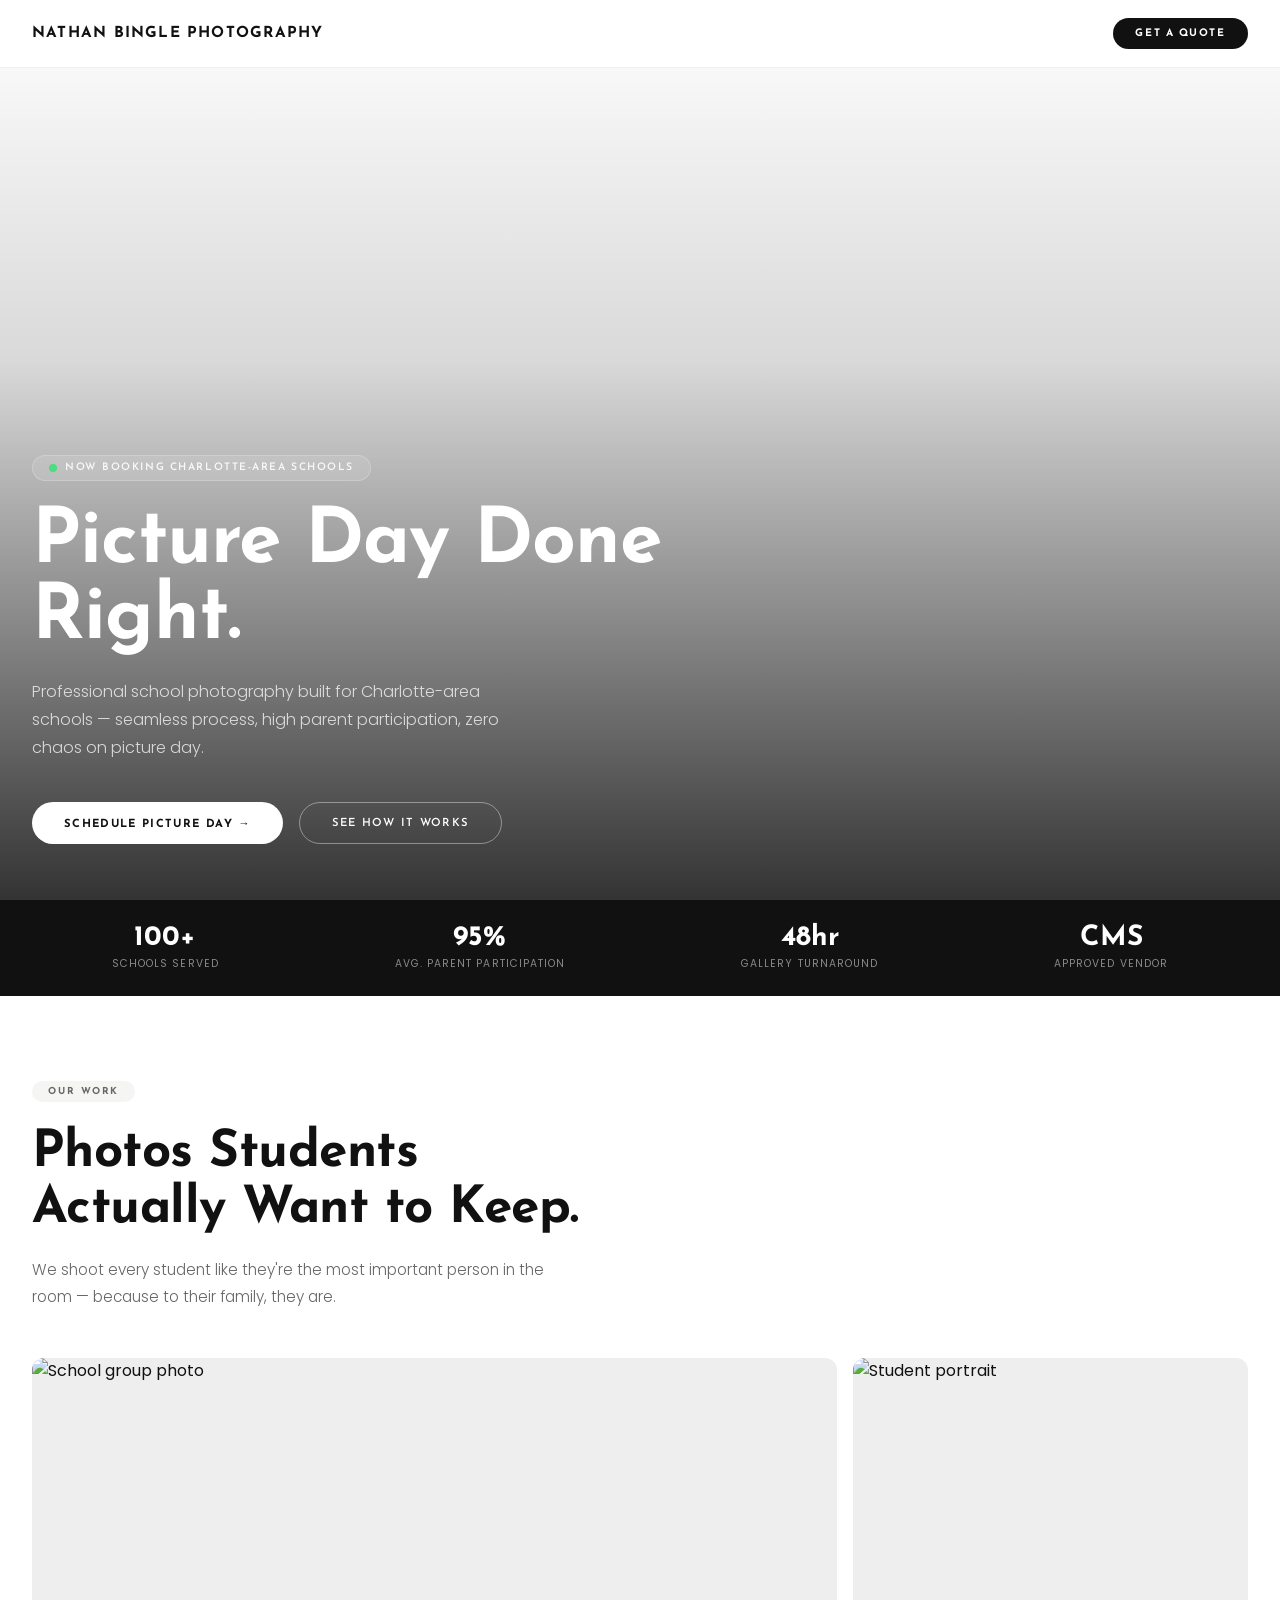
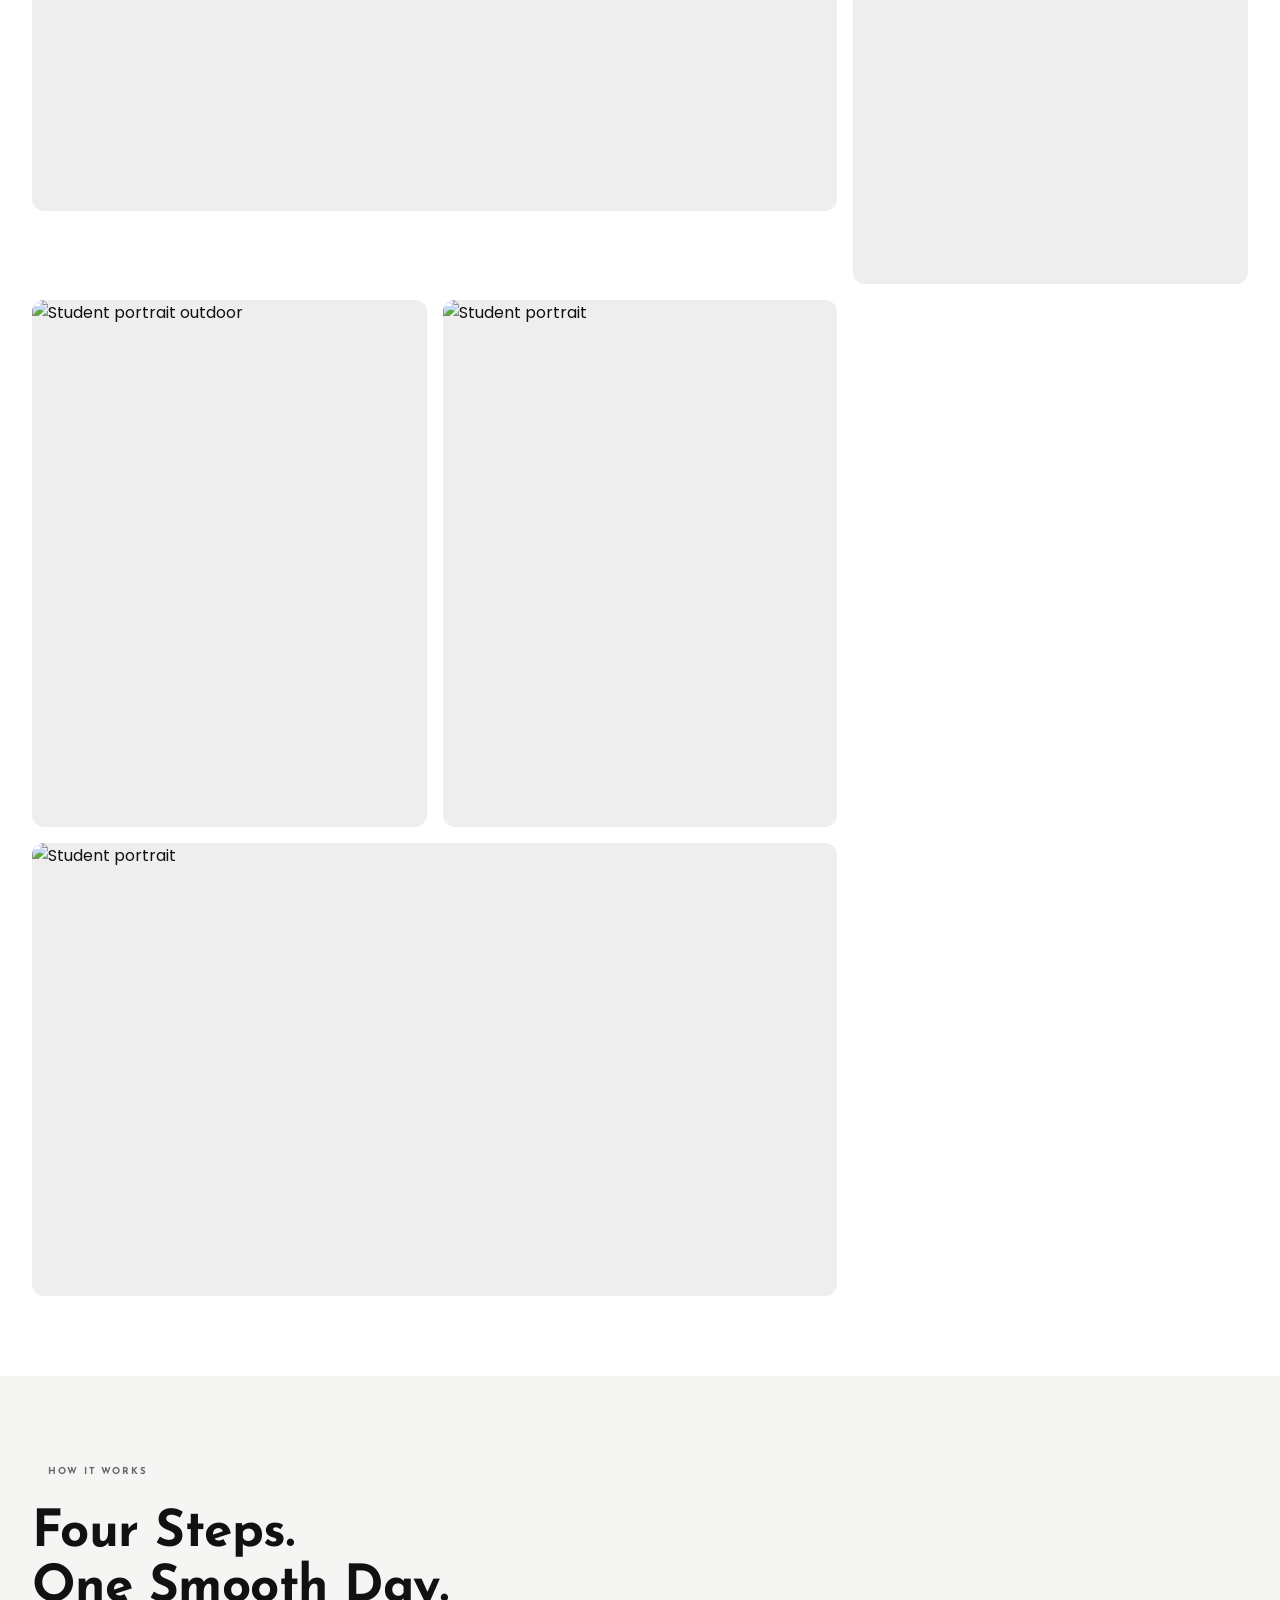
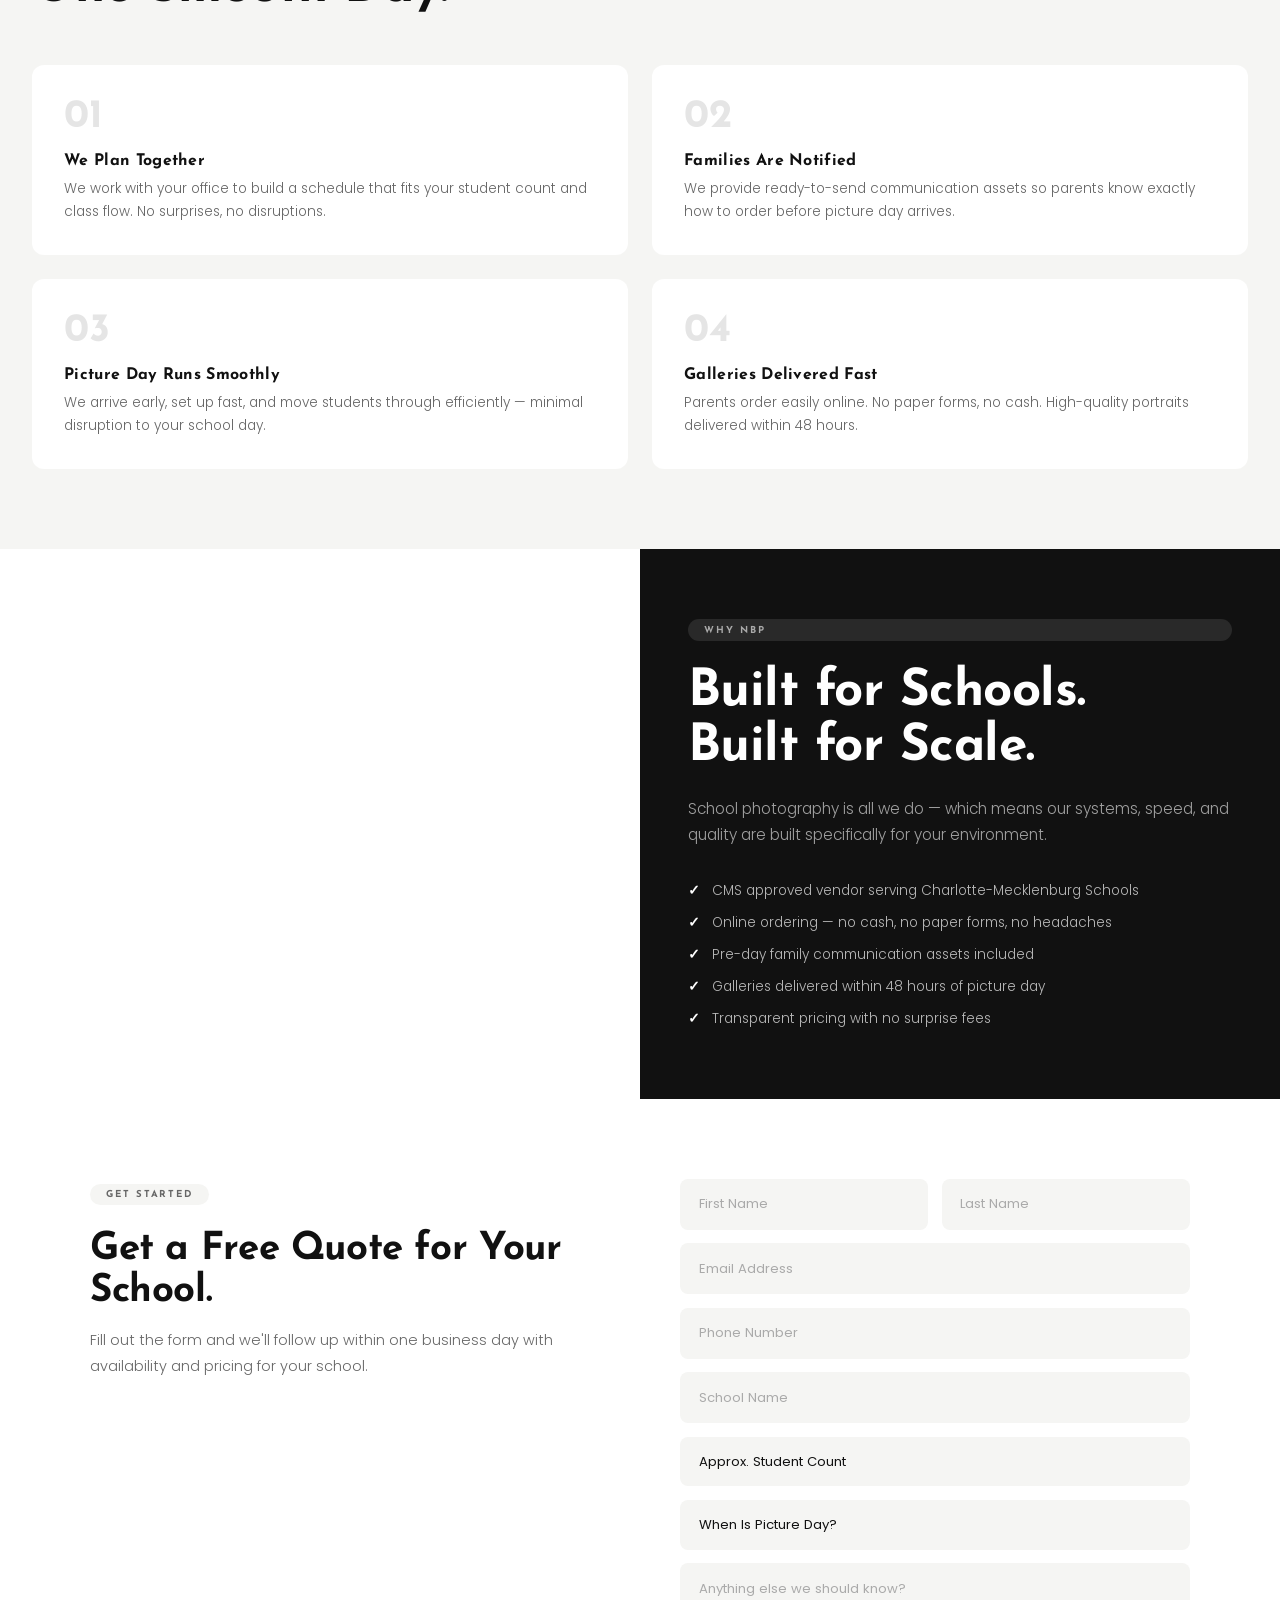
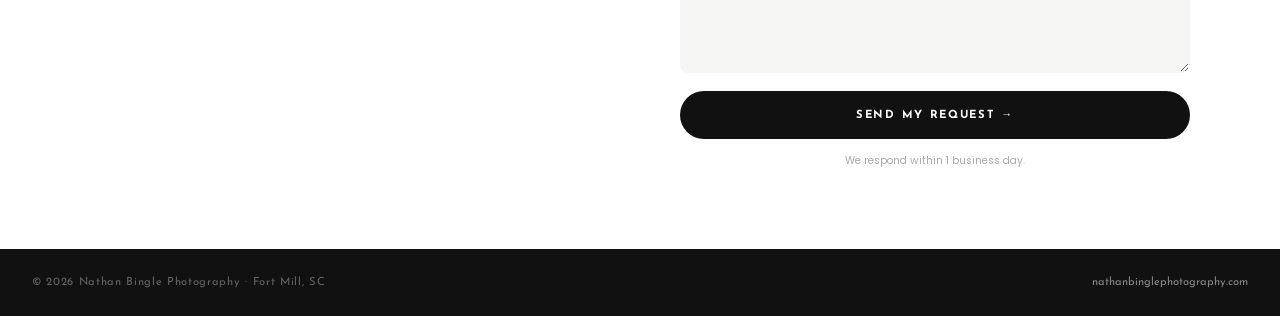
==== commit 510c9815: "Rebuild all 4 pages — Josefin Sans/Poppins fonts, real NBP images from Drive, Refit-inspired design" ====
--- a/charlotte-schools.html
+++ b/charlotte-schools.html
@@ -3,206 +3,181 @@
 <head>
 <meta charset="UTF-8">
 <meta name="viewport" content="width=device-width, initial-scale=1.0">
-<title>School Photography for Charlotte-Area Schools | Nathan Bingle Photography</title>
-<link href="https://fonts.googleapis.com/css2?family=Playfair+Display:ital,wght@0,700;0,900;1,700&family=Inter:wght@300;400;500;600&display=swap" rel="stylesheet">
+<title>School Photography | Nathan Bingle Photography</title>
+<link href="https://fonts.googleapis.com/css2?family=Josefin+Sans:wght@300;400;600;700&family=Poppins:wght@300;400;500;600&display=swap" rel="stylesheet">
 <style>
 *,*::before,*::after{box-sizing:border-box;margin:0;padding:0}
-:root{--black:#0A0A0A;--white:#FFFFFF;--off-white:#F8F6F2;--gray:#6B6B6B;--light:#EBEBEB;--accent:#1A1A1A}
-body{background:var(--white);color:var(--black);font-family:'Inter',sans-serif;overflow-x:hidden}
+:root{--black:#111;--white:#fff;--off:#F5F5F3;--gray:#666;--light:#E5E5E5;--radius:12px}
+body{background:var(--white);color:var(--black);font-family:'Poppins',sans-serif;overflow-x:hidden}
 
 /* NAV */
-nav{position:fixed;top:0;left:0;right:0;z-index:100;display:flex;align-items:center;justify-content:space-between;padding:1.25rem 2.5rem;background:rgba(255,255,255,0.95);backdrop-filter:blur(8px);border-bottom:1px solid var(--light)}
-.nav-logo{font-family:'Playfair Display',serif;font-size:1rem;font-weight:700;letter-spacing:0.02em}
-.nav-cta{background:var(--black);color:var(--white);font-size:0.7rem;font-weight:600;letter-spacing:0.12em;text-transform:uppercase;padding:0.65rem 1.5rem;text-decoration:none;transition:all 0.2s}
+nav{position:fixed;top:0;left:0;right:0;z-index:100;display:flex;align-items:center;justify-content:space-between;padding:1.1rem 2rem;background:rgba(255,255,255,0.92);backdrop-filter:blur(12px);border-bottom:1px solid rgba(0,0,0,0.06)}
+.logo{font-family:'Josefin Sans',sans-serif;font-size:0.95rem;font-weight:700;letter-spacing:0.08em;text-transform:uppercase}
+.nav-cta{background:var(--black);color:#fff;font-family:'Josefin Sans',sans-serif;font-size:0.65rem;font-weight:700;letter-spacing:0.15em;text-transform:uppercase;padding:0.65rem 1.4rem;border-radius:50px;text-decoration:none;transition:background 0.2s}
 .nav-cta:hover{background:#333}
 
 /* HERO */
-.hero{height:100vh;position:relative;display:flex;align-items:flex-end;overflow:hidden}
-.hero-img{position:absolute;inset:0;background:url('https://images.unsplash.com/photo-1577896851231-70ef18881754?w=1600&q=80') center/cover no-repeat}
-.hero-overlay{position:absolute;inset:0;background:linear-gradient(to top,rgba(0,0,0,0.75) 0%,rgba(0,0,0,0.1) 60%,transparent 100%)}
-.hero-content{position:relative;z-index:2;padding:4rem 2.5rem;max-width:900px}
-.hero-tag{font-size:0.65rem;font-weight:600;letter-spacing:0.25em;text-transform:uppercase;color:rgba(255,255,255,0.7);margin-bottom:1.25rem}
-.hero h1{font-family:'Playfair Display',serif;font-size:clamp(3rem,7vw,6rem);font-weight:900;color:#fff;line-height:1;margin-bottom:1.5rem;letter-spacing:-0.02em}
-.hero h1 em{font-style:italic;font-weight:700}
-.hero-sub{font-size:1rem;color:rgba(255,255,255,0.8);max-width:480px;line-height:1.7;margin-bottom:2.5rem;font-weight:300}
-.hero-cta{background:#fff;color:var(--black);font-size:0.7rem;font-weight:600;letter-spacing:0.15em;text-transform:uppercase;padding:1rem 2.25rem;text-decoration:none;display:inline-block;transition:all 0.2s}
-.hero-cta:hover{background:var(--off-white)}
-.hero-scroll{position:absolute;bottom:2.5rem;right:2.5rem;font-size:0.65rem;letter-spacing:0.2em;text-transform:uppercase;color:rgba(255,255,255,0.5);writing-mode:vertical-rl}
-
-/* TRUST BAR */
-.trust{background:var(--black);padding:1.25rem 2.5rem;display:flex;gap:3rem;flex-wrap:wrap;align-items:center}
-.trust-item{font-size:0.65rem;letter-spacing:0.2em;text-transform:uppercase;color:rgba(255,255,255,0.5);display:flex;align-items:center;gap:0.6rem}
-.trust-item strong{color:#fff;font-size:0.85rem;letter-spacing:0}
-
-/* EDITORIAL SPLIT */
-.split{display:grid;grid-template-columns:1fr 1fr;min-height:70vh}
-.split-img{background:url('https://images.unsplash.com/photo-1580582932707-520aed937b7b?w=900&q=80') center/cover no-repeat}
-.split-content{padding:5rem 4rem;display:flex;flex-direction:column;justify-content:center;background:var(--off-white)}
-.eyebrow{font-size:0.6rem;font-weight:600;letter-spacing:0.3em;text-transform:uppercase;color:var(--gray);margin-bottom:1.25rem}
-.split-content h2{font-family:'Playfair Display',serif;font-size:clamp(2rem,3.5vw,3rem);font-weight:700;line-height:1.1;margin-bottom:1.5rem;letter-spacing:-0.01em}
-.split-content p{font-size:0.95rem;color:var(--gray);line-height:1.8;max-width:420px;margin-bottom:2rem;font-weight:300}
-.text-link{font-size:0.7rem;font-weight:600;letter-spacing:0.15em;text-transform:uppercase;color:var(--black);text-decoration:none;border-bottom:1px solid var(--black);padding-bottom:0.15rem}
+.hero{height:100vh;position:relative;overflow:hidden;display:flex;align-items:flex-end}
+.hero-bg{position:absolute;inset:0;background:url('https://drive.google.com/uc?export=view&id=1JaickDnDyykclkYDAo9c8WaEJiiyqNBs') center/cover no-repeat}
+.hero-overlay{position:absolute;inset:0;background:linear-gradient(to top,rgba(0,0,0,0.8) 0%,rgba(0,0,0,0.15) 60%,transparent 100%)}
+.hero-inner{position:relative;z-index:2;padding:3.5rem 2rem;width:100%}
+.hero-badge{display:inline-flex;align-items:center;gap:0.5rem;background:rgba(255,255,255,0.12);backdrop-filter:blur(8px);border:1px solid rgba(255,255,255,0.2);border-radius:50px;padding:0.4rem 1rem;margin-bottom:1.5rem}
+.hero-badge span{width:8px;height:8px;background:#4ade80;border-radius:50%;display:block}
+.hero-badge p{font-family:'Josefin Sans',sans-serif;font-size:0.65rem;font-weight:600;letter-spacing:0.15em;text-transform:uppercase;color:rgba(255,255,255,0.9)}
+.hero h1{font-family:'Josefin Sans',sans-serif;font-size:clamp(2.8rem,6vw,5.5rem);font-weight:700;color:#fff;line-height:1.0;letter-spacing:-0.01em;margin-bottom:1.25rem;max-width:750px}
+.hero-sub{font-size:1rem;color:rgba(255,255,255,0.75);max-width:480px;line-height:1.75;margin-bottom:2.5rem;font-weight:300}
+.hero-actions{display:flex;gap:1rem;flex-wrap:wrap;align-items:center}
+.btn-white{background:#fff;color:var(--black);font-family:'Josefin Sans',sans-serif;font-size:0.7rem;font-weight:700;letter-spacing:0.12em;text-transform:uppercase;padding:0.9rem 2rem;border-radius:50px;text-decoration:none;display:inline-flex;align-items:center;gap:0.6rem;transition:all 0.2s}
+.btn-white:hover{background:#f0f0f0}
+.btn-outline{border:1px solid rgba(255,255,255,0.4);color:#fff;font-family:'Josefin Sans',sans-serif;font-size:0.7rem;font-weight:600;letter-spacing:0.12em;text-transform:uppercase;padding:0.9rem 2rem;border-radius:50px;text-decoration:none;transition:all 0.2s}
+.btn-outline:hover{background:rgba(255,255,255,0.1)}
+
+/* STATS BAR */
+.stats-bar{background:var(--black);padding:1.5rem 2rem;display:flex;justify-content:space-around;flex-wrap:wrap;gap:1rem}
+.stat{text-align:center}
+.stat-num{font-family:'Josefin Sans',sans-serif;font-size:1.75rem;font-weight:700;color:#fff;line-height:1}
+.stat-label{font-size:0.65rem;color:rgba(255,255,255,0.5);letter-spacing:0.1em;text-transform:uppercase;margin-top:0.25rem}
+
+/* SECTIONS */
+.section{padding:5rem 2rem}
+.section-tag{display:inline-block;background:var(--off);border-radius:50px;font-family:'Josefin Sans',sans-serif;font-size:0.6rem;font-weight:700;letter-spacing:0.2em;text-transform:uppercase;padding:0.4rem 1rem;margin-bottom:1.5rem;color:var(--gray)}
+h2{font-family:'Josefin Sans',sans-serif;font-size:clamp(2rem,4vw,3.25rem);font-weight:700;line-height:1.08;letter-spacing:-0.01em;margin-bottom:1.25rem}
+.section-sub{font-size:0.95rem;color:var(--gray);line-height:1.75;max-width:520px;font-weight:300}
+
+/* IMAGE GRID */
+.img-grid{display:grid;grid-template-columns:repeat(3,1fr);gap:1rem;margin-top:3rem}
+.img-cell{border-radius:var(--radius);overflow:hidden;aspect-ratio:3/4;background:#eee}
+.img-cell img{width:100%;height:100%;object-fit:cover;display:block;transition:transform 0.4s}
+.img-cell:hover img{transform:scale(1.03)}
+.img-cell.wide{grid-column:span 2;aspect-ratio:16/9}
 
 /* PROCESS */
-.process{padding:6rem 2.5rem;background:var(--white)}
-.process-header{display:flex;justify-content:space-between;align-items:flex-end;margin-bottom:4rem;border-bottom:1px solid var(--light);padding-bottom:2rem}
-.process-header h2{font-family:'Playfair Display',serif;font-size:clamp(2.5rem,5vw,4rem);font-weight:900;letter-spacing:-0.02em;line-height:1}
-.process-header p{font-size:0.9rem;color:var(--gray);max-width:300px;line-height:1.7;font-weight:300}
-.steps{display:grid;grid-template-columns:repeat(4,1fr);gap:2rem}
-.step{padding-top:2rem;border-top:2px solid var(--light);transition:border-color 0.3s}
-.step:hover{border-top-color:var(--black)}
-.step-num{font-size:0.6rem;font-weight:600;letter-spacing:0.2em;color:var(--gray);margin-bottom:1rem;text-transform:uppercase}
-.step h3{font-family:'Playfair Display',serif;font-size:1.25rem;margin-bottom:0.75rem;font-weight:700}
-.step p{font-size:0.85rem;color:var(--gray);line-height:1.65;font-weight:300}
-
-/* FULL BLEED */
-.full-bleed{height:60vh;background:url('https://images.unsplash.com/photo-1509062522246-3755977927d7?w=1600&q=80') center/cover no-repeat;position:relative;display:flex;align-items:center;justify-content:center}
-.full-bleed-overlay{position:absolute;inset:0;background:rgba(0,0,0,0.45)}
-.full-bleed-content{position:relative;z-index:2;text-align:center}
-.full-bleed-content blockquote{font-family:'Playfair Display',serif;font-size:clamp(1.75rem,4vw,3rem);color:#fff;font-style:italic;font-weight:700;max-width:700px;line-height:1.3;padding:0 2rem}
-
-/* STATS */
-.stats{background:var(--off-white);padding:5rem 2.5rem}
-.stats-grid{display:grid;grid-template-columns:repeat(4,1fr);gap:2rem}
-.stat{text-align:center;padding:2.5rem 1rem}
-.stat .num{font-family:'Playfair Display',serif;font-size:clamp(3rem,5vw,5rem);font-weight:900;line-height:1;margin-bottom:0.5rem;letter-spacing:-0.03em}
-.stat p{font-size:0.75rem;font-weight:500;letter-spacing:0.1em;text-transform:uppercase;color:var(--gray)}
+.process-section{background:var(--off);padding:5rem 2rem}
+.process-grid{display:grid;grid-template-columns:repeat(2,1fr);gap:1.5rem;margin-top:3rem}
+.process-card{background:var(--white);border-radius:var(--radius);padding:2rem}
+.process-num{font-family:'Josefin Sans',sans-serif;font-size:2.5rem;font-weight:700;color:var(--light);line-height:1;margin-bottom:1rem}
+.process-card h3{font-family:'Josefin Sans',sans-serif;font-size:1rem;font-weight:700;margin-bottom:0.5rem;letter-spacing:0.02em}
+.process-card p{font-size:0.85rem;color:var(--gray);line-height:1.7;font-weight:300}
+
+/* SPLIT */
+.split{display:grid;grid-template-columns:1fr 1fr;min-height:550px}
+.split-img{background-size:cover;background-position:center;border-radius:0}
+.split-content{padding:4rem 3rem;display:flex;flex-direction:column;justify-content:center;background:var(--black)}
+.split-content .section-tag{background:rgba(255,255,255,0.1);color:rgba(255,255,255,0.6)}
+.split-content h2{color:#fff}
+.split-content .section-sub{color:rgba(255,255,255,0.6);max-width:100%}
+.check-list{list-style:none;margin-top:2rem;display:flex;flex-direction:column;gap:0.75rem}
+.check-list li{font-size:0.85rem;color:rgba(255,255,255,0.7);display:flex;gap:0.75rem;align-items:flex-start;font-weight:300}
+.check-list li::before{content:'✓';color:#fff;font-weight:700;flex-shrink:0}
 
 /* FORM */
-.form-section{background:var(--black);padding:6rem 2.5rem}
-.form-wrap{display:grid;grid-template-columns:1fr 1fr;gap:6rem;align-items:start}
-.form-left h2{font-family:'Playfair Display',serif;font-size:clamp(2rem,4vw,3.5rem);color:#fff;font-weight:900;line-height:1.05;margin-bottom:1.5rem;letter-spacing:-0.02em}
-.form-left p{font-size:0.95rem;color:rgba(255,255,255,0.5);line-height:1.8;font-weight:300;margin-bottom:2.5rem}
-.form-left ul{list-style:none;display:flex;flex-direction:column;gap:0.75rem}
-.form-left ul li{font-size:0.8rem;color:rgba(255,255,255,0.6);display:flex;gap:0.75rem;align-items:flex-start;letter-spacing:0.02em}
-.form-left ul li::before{content:'→';color:#fff;flex-shrink:0}
+.form-section{padding:5rem 2rem;background:var(--white)}
+.form-wrap{display:grid;grid-template-columns:1fr 1fr;gap:5rem;max-width:1100px;margin:0 auto}
+.form-intro h2{font-family:'Josefin Sans',sans-serif;font-size:clamp(1.8rem,3vw,2.75rem);font-weight:700;letter-spacing:-0.01em;margin-bottom:1rem}
+.form-intro p{font-size:0.9rem;color:var(--gray);line-height:1.75;font-weight:300}
 form{display:flex;flex-direction:column;gap:0.85rem}
 .form-row{display:grid;grid-template-columns:1fr 1fr;gap:0.85rem}
-input,select,textarea{background:rgba(255,255,255,0.07);border:1px solid rgba(255,255,255,0.12);color:#fff;font-family:'Inter',sans-serif;font-size:0.8rem;padding:0.9rem 1rem;width:100%;outline:none;transition:border-color 0.2s}
-input::placeholder,textarea::placeholder{color:rgba(255,255,255,0.3)}
-input:focus,select:focus,textarea:focus{border-color:rgba(255,255,255,0.5)}
-select{appearance:none;cursor:pointer}
-select option{background:#111}
+input,select,textarea{background:var(--off);border:1.5px solid transparent;color:var(--black);font-family:'Poppins',sans-serif;font-size:0.82rem;padding:0.9rem 1.1rem;width:100%;outline:none;border-radius:8px;transition:border-color 0.2s;-webkit-appearance:none}
+input::placeholder,textarea::placeholder{color:#aaa}
+input:focus,select:focus,textarea:focus{border-color:var(--black);background:#fff}
+select{cursor:pointer}
 textarea{resize:vertical;min-height:110px}
-.submit-btn{background:#fff;color:var(--black);font-family:'Inter',sans-serif;font-size:0.7rem;font-weight:700;letter-spacing:0.15em;text-transform:uppercase;padding:1.1rem;border:none;cursor:pointer;transition:all 0.2s;margin-top:0.5rem}
-.submit-btn:hover{background:#e5e5e5}
-.form-note{font-size:0.65rem;color:rgba(255,255,255,0.3);text-align:center;letter-spacing:0.06em}
-
-footer{background:var(--black);padding:1.75rem 2.5rem;border-top:1px solid rgba(255,255,255,0.08);display:flex;justify-content:space-between;align-items:center;flex-wrap:wrap;gap:1rem}
-footer p{font-size:0.65rem;color:rgba(255,255,255,0.3);letter-spacing:0.08em}
-footer a{color:rgba(255,255,255,0.5);text-decoration:none;font-size:0.65rem}
+.submit-btn{background:var(--black);color:#fff;font-family:'Josefin Sans',sans-serif;font-size:0.7rem;font-weight:700;letter-spacing:0.15em;text-transform:uppercase;padding:1.1rem;border:none;cursor:pointer;border-radius:50px;transition:background 0.2s;margin-top:0.25rem}
+.submit-btn:hover{background:#333}
+.form-note{font-size:0.65rem;color:#aaa;text-align:center}
+
+footer{background:var(--black);padding:1.75rem 2rem;display:flex;justify-content:space-between;align-items:center;flex-wrap:wrap;gap:1rem}
+footer p{font-size:0.7rem;color:rgba(255,255,255,0.35);font-family:'Josefin Sans',sans-serif;letter-spacing:0.06em}
+footer a{color:rgba(255,255,255,0.5);text-decoration:none;font-size:0.7rem;font-family:'Josefin Sans',sans-serif}
 
 @media(max-width:900px){
-  .split{grid-template-columns:1fr}
-  .split-img{height:50vh}
-  .steps{grid-template-columns:1fr 1fr}
-  .stats-grid{grid-template-columns:1fr 1fr}
+  .img-grid{grid-template-columns:1fr 1fr}.img-cell.wide{grid-column:span 2}
+  .process-grid{grid-template-columns:1fr}
+  .split{grid-template-columns:1fr}.split-img{height:50vw}
   .form-wrap{grid-template-columns:1fr;gap:3rem}
 }
 @media(max-width:600px){
-  nav{padding:1rem 1.25rem}
-  .hero-content,.form-section,.process{padding-left:1.25rem;padding-right:1.25rem}
-  .stats{padding:4rem 1.25rem}
-  .steps{grid-template-columns:1fr}
-  .stats-grid{grid-template-columns:1fr 1fr}
-  .process-header{flex-direction:column;align-items:flex-start;gap:1rem}
-  .form-row{grid-template-columns:1fr}
-  .trust{padding:1rem 1.25rem;gap:1.5rem}
+  nav{padding:1rem 1.25rem}.section{padding:3.5rem 1.25rem}
+  .process-section,.form-section{padding:3.5rem 1.25rem}
+  .stats-bar{padding:1.25rem}.form-row{grid-template-columns:1fr}
+  .img-grid{grid-template-columns:1fr}.img-cell.wide{grid-column:span 1;aspect-ratio:3/4}
   footer{padding:1.25rem;flex-direction:column;align-items:flex-start}
 }
 </style>
 </head>
 <body>
 <nav>
-  <div class="nav-logo">Nathan Bingle Photography</div>
+  <div class="logo">Nathan Bingle Photography</div>
   <a href="#contact" class="nav-cta">Get a Quote</a>
 </nav>
 
 <div class="hero">
-  <div class="hero-img"></div>
+  <div class="hero-bg"></div>
   <div class="hero-overlay"></div>
-  <div class="hero-content">
-    <div class="hero-tag">Charlotte-Area School Photography</div>
-    <h1>Picture Day<br><em>Done Right.</em></h1>
-    <p class="hero-sub">Professional school photography built for Charlotte-area schools — seamless process, high parent participation, and zero chaos on picture day.</p>
-    <a href="#contact" class="hero-cta">Schedule Picture Day</a>
-  </div>
-  <div class="hero-scroll">Scroll</div>
+  <div class="hero-inner">
+    <div class="hero-badge"><span></span><p>Now Booking Charlotte-Area Schools</p></div>
+    <h1>Picture Day Done Right.</h1>
+    <p class="hero-sub">Professional school photography built for Charlotte-area schools — seamless process, high parent participation, zero chaos on picture day.</p>
+    <div class="hero-actions">
+      <a href="#contact" class="btn-white">Schedule Picture Day →</a>
+      <a href="#process" class="btn-outline">See How It Works</a>
+    </div>
+  </div>
 </div>
 
-<div class="trust">
-  <div class="trust-item"><strong>100+</strong> Schools Across the Carolinas</div>
-  <div class="trust-item"><strong>Same-Day</strong> Online Ordering Available</div>
-  <div class="trust-item"><strong>Zero</strong> Chaos Guarantee</div>
-  <div class="trust-item"><strong>CMS</strong> Approved Vendor</div>
+<div class="stats-bar">
+  <div class="stat"><div class="stat-num">100+</div><div class="stat-label">Schools Served</div></div>
+  <div class="stat"><div class="stat-num">95%</div><div class="stat-label">Avg. Parent Participation</div></div>
+  <div class="stat"><div class="stat-num">48hr</div><div class="stat-label">Gallery Turnaround</div></div>
+  <div class="stat"><div class="stat-num">CMS</div><div class="stat-label">Approved Vendor</div></div>
 </div>
 
+<section class="section">
+  <div class="section-tag">Our Work</div>
+  <h2>Photos Students<br>Actually Want to Keep.</h2>
+  <p class="section-sub">We shoot every student like they're the most important person in the room — because to their family, they are.</p>
+  <div class="img-grid">
+    <div class="img-cell wide"><img src="https://drive.google.com/uc?export=view&id=1kINMX75XGT8DYvBTSl2kbs8WLLJzRVvT" alt="School group photo" loading="lazy"></div>
+    <div class="img-cell"><img src="https://drive.google.com/uc?export=view&id=1_rQ9RMs0TpDTr2xe4vDXs6A7L4G8Ra6I" alt="Student portrait" loading="lazy"></div>
+    <div class="img-cell"><img src="https://drive.google.com/uc?export=view&id=1zR2Xu9NwzsWHBSUb4S0E-DbxW0_8Ywk1" alt="Student portrait outdoor" loading="lazy"></div>
+    <div class="img-cell"><img src="https://drive.google.com/uc?export=view&id=11r2Lw2HPD2D_tYcoomqUrs8GViO4bOOD" alt="Student portrait" loading="lazy"></div>
+    <div class="img-cell wide"><img src="https://drive.google.com/uc?export=view&id=14My8818YrJ641GsD-k2T5dCsoWFLSRnk" alt="Student portrait" loading="lazy"></div>
+  </div>
+</section>
+
+<section class="process-section" id="process">
+  <div class="section-tag">How It Works</div>
+  <h2>Four Steps.<br>One Smooth Day.</h2>
+  <div class="process-grid">
+    <div class="process-card"><div class="process-num">01</div><h3>We Plan Together</h3><p>We work with your office to build a schedule that fits your student count and class flow. No surprises, no disruptions.</p></div>
+    <div class="process-card"><div class="process-num">02</div><h3>Families Are Notified</h3><p>We provide ready-to-send communication assets so parents know exactly how to order before picture day arrives.</p></div>
+    <div class="process-card"><div class="process-num">03</div><h3>Picture Day Runs Smoothly</h3><p>We arrive early, set up fast, and move students through efficiently — minimal disruption to your school day.</p></div>
+    <div class="process-card"><div class="process-num">04</div><h3>Galleries Delivered Fast</h3><p>Parents order easily online. No paper forms, no cash. High-quality portraits delivered within 48 hours.</p></div>
+  </div>
+</section>
+
 <div class="split">
-  <div class="split-img"></div>
+  <div class="split-img" style="background-image:url('https://drive.google.com/uc?export=view&id=1JaickDnDyykclkYDAo9c8WaEJiiyqNBs')"></div>
   <div class="split-content">
-    <p class="eyebrow">The Problem</p>
-    <h2>Picture Day Doesn't Have to Be a Headache.</h2>
-    <p>Long lines, confused students, low parent participation, and a photographer who doesn't know your school. We've heard it all — and built our entire process around solving it.</p>
-    <a href="#process" class="text-link">See How We Do It →</a>
-  </div>
-</div>
-
-<div class="process" id="process">
-  <div class="process-header">
-    <h2>Four Steps.<br>One Smooth Day.</h2>
-    <p>We handle everything — from pre-day communication to families, to on-site coordination, to online gallery delivery.</p>
-  </div>
-  <div class="steps">
-    <div class="step">
-      <div class="step-num">Step 01</div>
-      <h3>We Plan Together</h3>
-      <p>We work with your office to build a schedule that fits your student count and class flow. No surprises.</p>
-    </div>
-    <div class="step">
-      <div class="step-num">Step 02</div>
-      <h3>Families Are Notified</h3>
-      <p>We provide pre-day communication assets so parents know exactly how to order before picture day arrives.</p>
-    </div>
-    <div class="step">
-      <div class="step-num">Step 03</div>
-      <h3>Picture Day Runs Smoothly</h3>
-      <p>We arrive early, set up fast, and move students through efficiently — minimal disruption to your day.</p>
-    </div>
-    <div class="step">
-      <div class="step-num">Step 04</div>
-      <h3>Galleries Delivered Fast</h3>
-      <p>Parents order easily online. No paper forms. No cash. High-quality portraits delivered within days.</p>
-    </div>
-  </div>
-</div>
-
-<div class="full-bleed">
-  <div class="full-bleed-overlay"></div>
-  <div class="full-bleed-content">
-    <blockquote>"We don't just take photos — we run photo programs that perform."</blockquote>
-  </div>
-</div>
-
-<div class="stats">
-  <div class="stats-grid">
-    <div class="stat"><div class="num">2–4</div><p>Day Gallery Turnaround</p></div>
-    <div class="stat"><div class="num">95%</div><p>Avg. Parent Participation</p></div>
-    <div class="stat"><div class="num">100+</div><p>Schools Served</p></div>
-    <div class="stat"><div class="num">0</div><p>Hidden Fees</p></div>
+    <div class="section-tag">Why NBP</div>
+    <h2>Built for Schools.<br>Built for Scale.</h2>
+    <p class="section-sub">School photography is all we do — which means our systems, speed, and quality are built specifically for your environment.</p>
+    <ul class="check-list">
+      <li>CMS approved vendor serving Charlotte-Mecklenburg Schools</li>
+      <li>Online ordering — no cash, no paper forms, no headaches</li>
+      <li>Pre-day family communication assets included</li>
+      <li>Galleries delivered within 48 hours of picture day</li>
+      <li>Transparent pricing with no surprise fees</li>
+    </ul>
   </div>
 </div>
 
 <section id="contact" class="form-section">
   <div class="form-wrap">
-    <div class="form-left">
+    <div class="form-intro">
+      <div class="section-tag">Get Started</div>
       <h2>Get a Free Quote for Your School.</h2>
-      <p>Fill out the form and we'll follow up within one business day with availability and pricing tailored to your school.</p>
-      <ul>
-        <li>No obligation, no pressure</li>
-        <li>We serve all Charlotte-area districts</li>
-        <li>Custom scheduling for your student count</li>
-        <li>Transparent, straightforward pricing</li>
-      </ul>
+      <p>Fill out the form and we'll follow up within one business day with availability and pricing for your school.</p>
     </div>
     <form action="https://formspree.io/f/xeepaory" method="POST">
       <input type="hidden" name="_subject" value="Charlotte School Photography Inquiry">
@@ -213,20 +188,8 @@
       <input type="email" name="email" placeholder="Email Address" required>
       <input type="tel" name="phone" placeholder="Phone Number">
       <input type="text" name="school_name" placeholder="School Name" required>
-      <select name="student_count">
-        <option value="" disabled selected>Approx. Student Count</option>
-        <option>Under 300</option>
-        <option>300–600</option>
-        <option>600–1,000</option>
-        <option>1,000+</option>
-      </select>
-      <select name="timing">
-        <option value="" disabled selected>When Is Picture Day?</option>
-        <option>Fall 2025</option>
-        <option>Spring 2026</option>
-        <option>Fall 2026</option>
-        <option>Not Sure Yet</option>
-      </select>
+      <select name="student_count"><option value="" disabled selected>Approx. Student Count</option><option>Under 300</option><option>300–600</option><option>600–1,000</option><option>1,000+</option></select>
+      <select name="timing"><option value="" disabled selected>When Is Picture Day?</option><option>Fall 2025</option><option>Spring 2026</option><option>Fall 2026</option><option>Not Sure Yet</option></select>
       <textarea name="message" placeholder="Anything else we should know?"></textarea>
       <button type="submit" class="submit-btn">Send My Request →</button>
       <p class="form-note">We respond within 1 business day.</p>
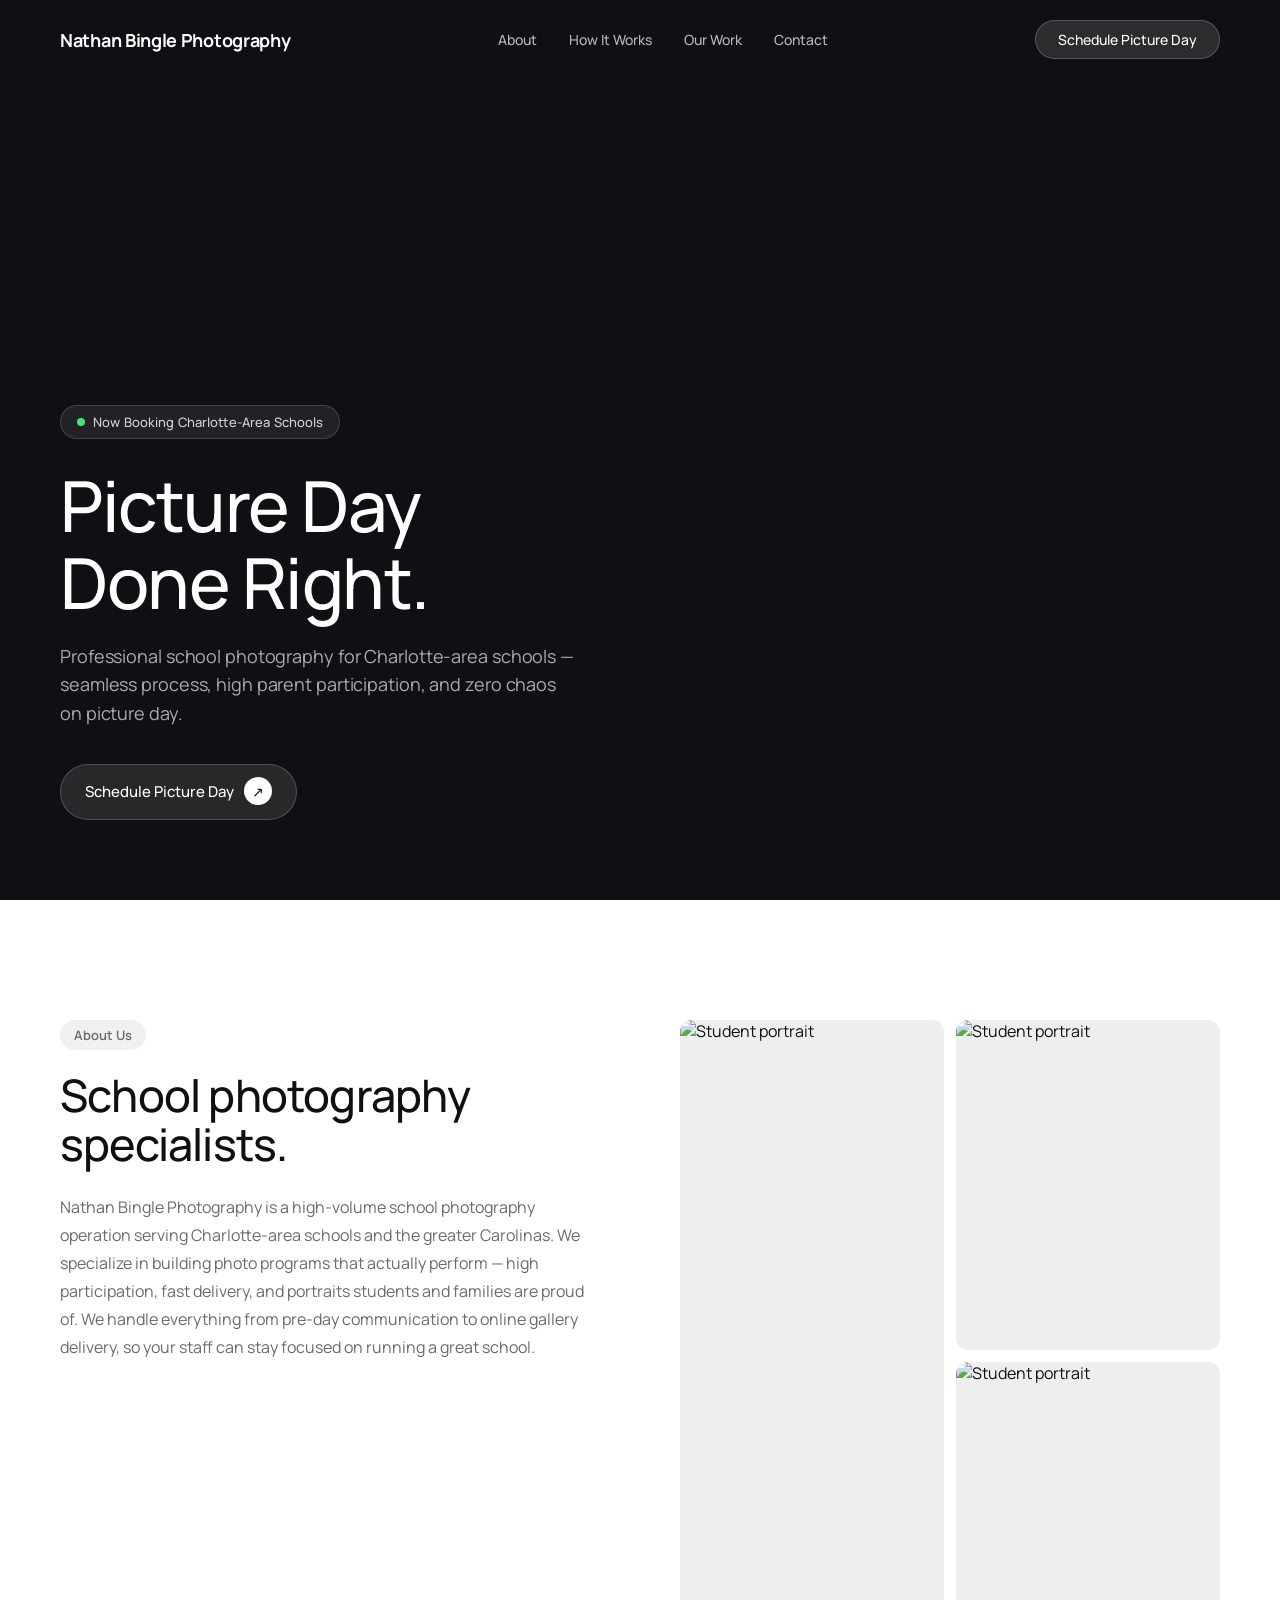
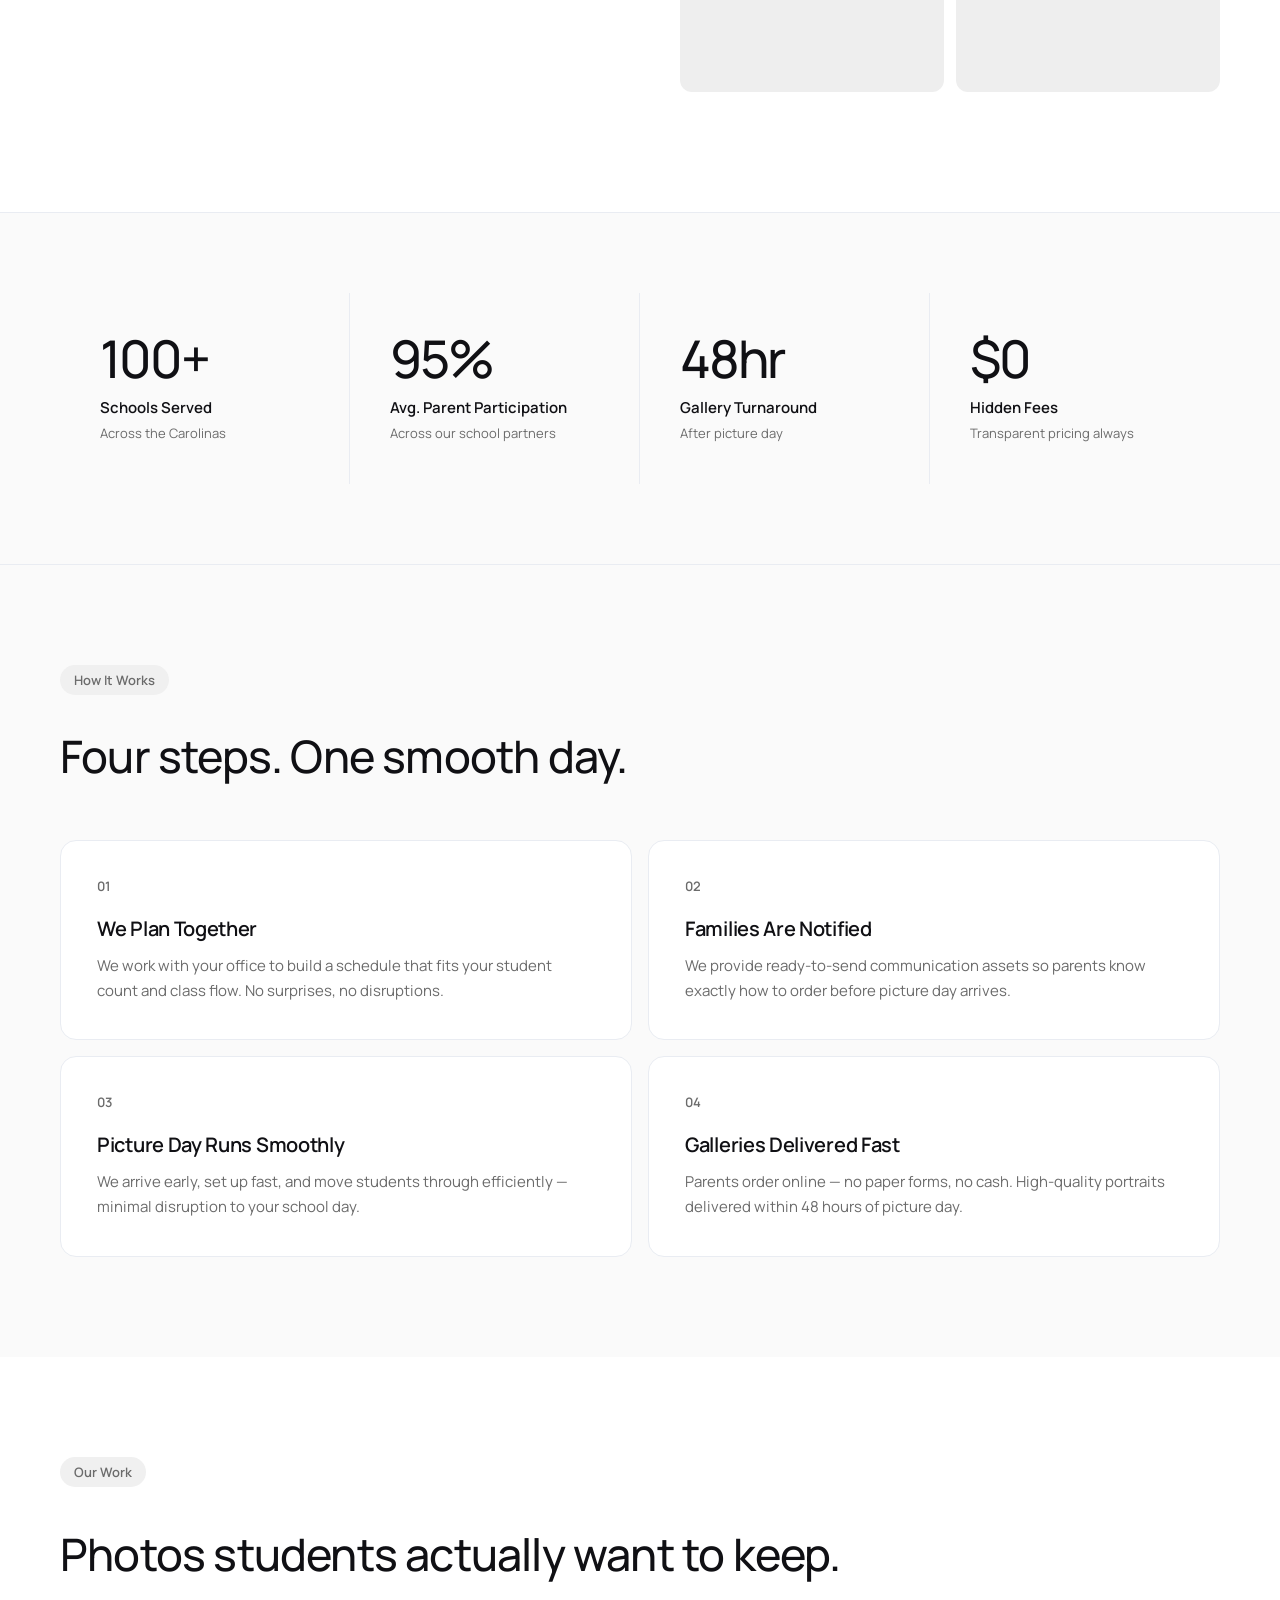
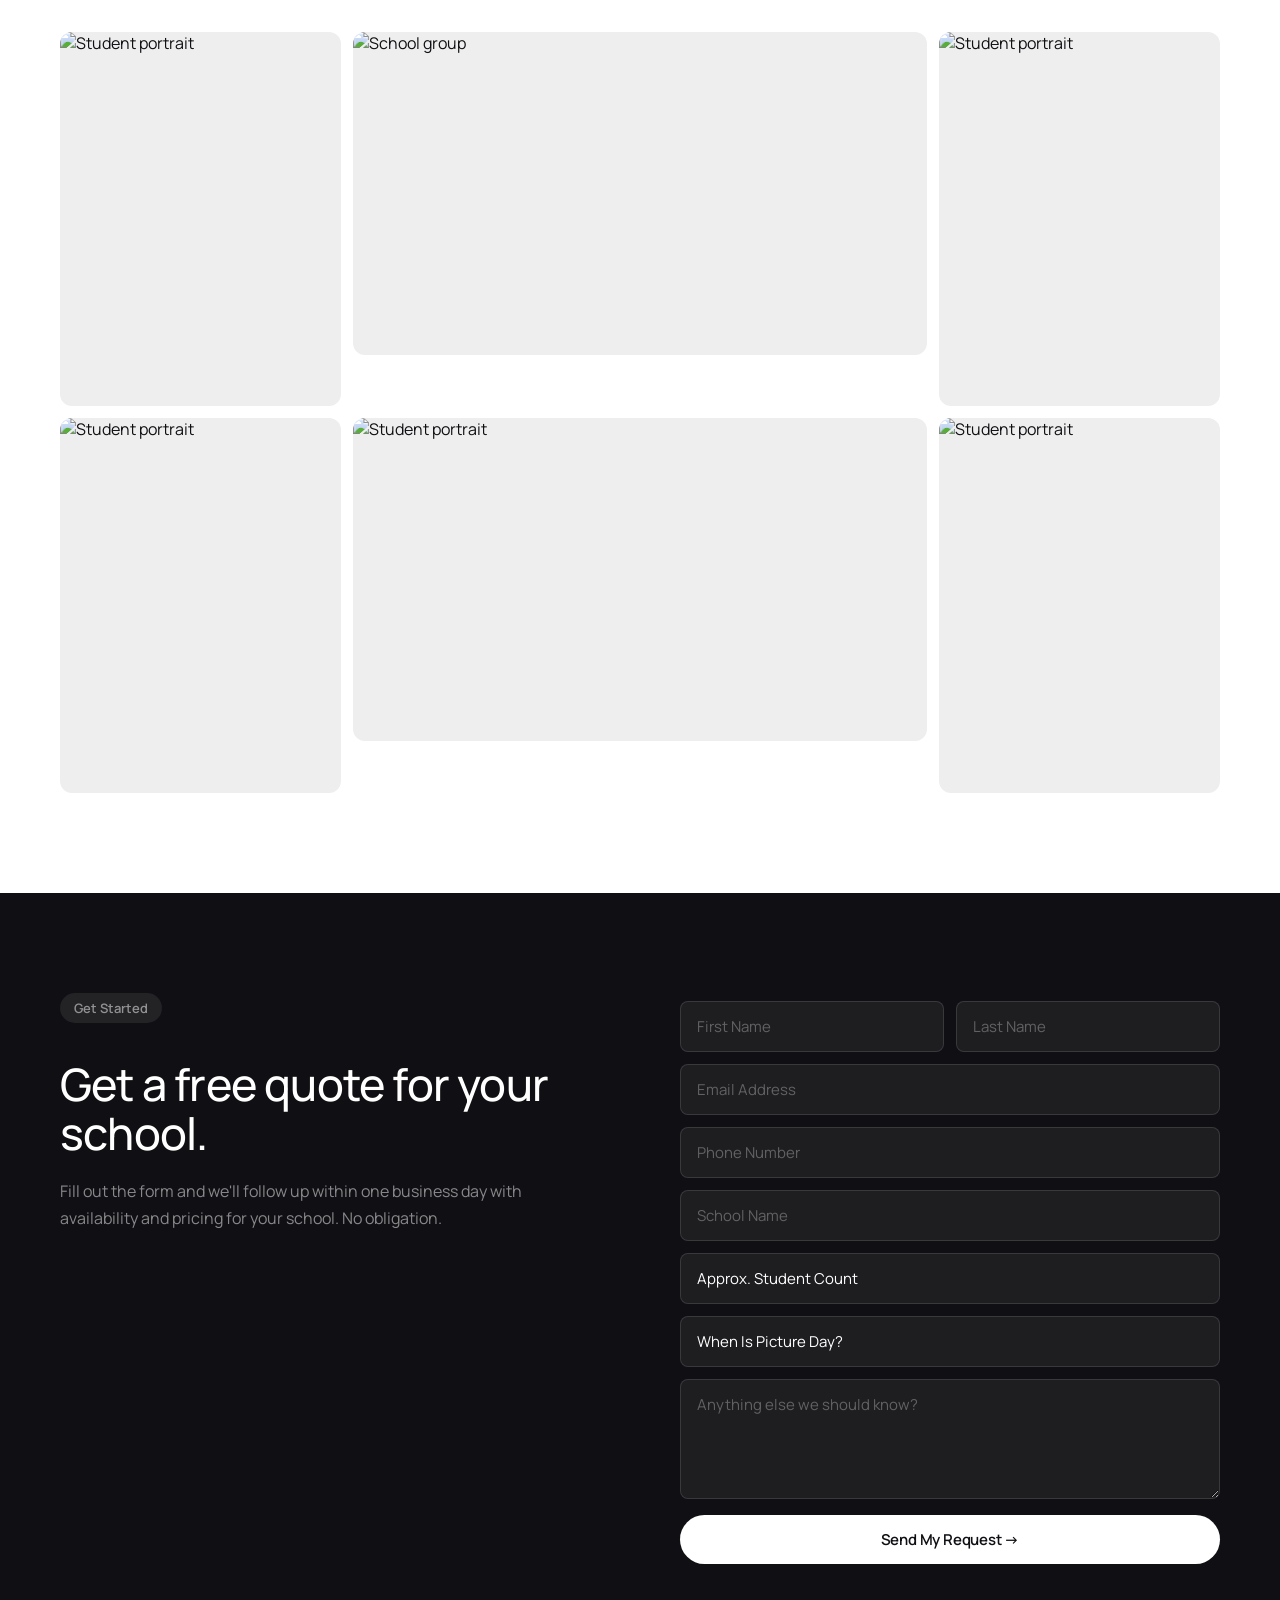
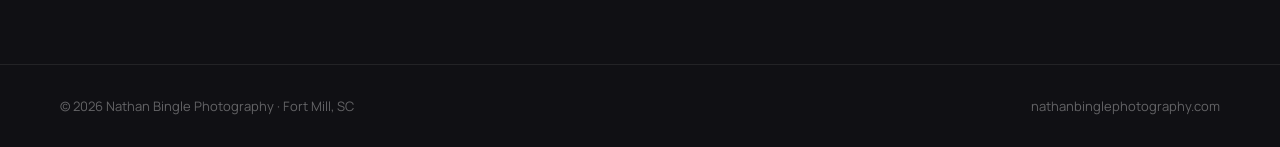
==== commit bdf4b68e: "Rebuild all 4 pages: exact Refit design system — Manrope font, dark #101014 hero, off-white sections" ====
--- a/charlotte-schools.html
+++ b/charlotte-schools.html
@@ -3,181 +3,209 @@
 <head>
 <meta charset="UTF-8">
 <meta name="viewport" content="width=device-width, initial-scale=1.0">
-<title>School Photography | Nathan Bingle Photography</title>
-<link href="https://fonts.googleapis.com/css2?family=Josefin+Sans:wght@300;400;600;700&family=Poppins:wght@300;400;500;600&display=swap" rel="stylesheet">
+<title>School Photography Charlotte | Nathan Bingle Photography</title>
+<link href="https://fonts.googleapis.com/css2?family=Manrope:wght@400;500;600;700;800&display=swap" rel="stylesheet">
 <style>
 *,*::before,*::after{box-sizing:border-box;margin:0;padding:0}
-:root{--black:#111;--white:#fff;--off:#F5F5F3;--gray:#666;--light:#E5E5E5;--radius:12px}
-body{background:var(--white);color:var(--black);font-family:'Poppins',sans-serif;overflow-x:hidden}
+:root{
+  --dark:#101014;--dark2:#28282c;--white:#fff;--off:#fafafa;
+  --border:#e9ecf2;--gray:#6b6b6b;--text:#101014;
+  --font:'Manrope',sans-serif;
+}
+html{scroll-behavior:smooth}
+body{font-family:var(--font);background:var(--white);color:var(--text);overflow-x:hidden;font-size:16px}
 
 /* NAV */
-nav{position:fixed;top:0;left:0;right:0;z-index:100;display:flex;align-items:center;justify-content:space-between;padding:1.1rem 2rem;background:rgba(255,255,255,0.92);backdrop-filter:blur(12px);border-bottom:1px solid rgba(0,0,0,0.06)}
-.logo{font-family:'Josefin Sans',sans-serif;font-size:0.95rem;font-weight:700;letter-spacing:0.08em;text-transform:uppercase}
-.nav-cta{background:var(--black);color:#fff;font-family:'Josefin Sans',sans-serif;font-size:0.65rem;font-weight:700;letter-spacing:0.15em;text-transform:uppercase;padding:0.65rem 1.4rem;border-radius:50px;text-decoration:none;transition:background 0.2s}
-.nav-cta:hover{background:#333}
+.nav{position:fixed;top:0;left:0;right:0;z-index:100;display:flex;align-items:center;justify-content:space-between;padding:20px 60px;background:rgba(16,16,20,0.85);backdrop-filter:blur(16px)}
+.nav-logo{font-size:18px;font-weight:700;color:#fff;letter-spacing:-0.3px}
+.nav-links{display:flex;gap:32px}
+.nav-links a{color:rgba(255,255,255,0.7);text-decoration:none;font-size:14px;font-weight:500;transition:color 0.2s}
+.nav-links a:hover{color:#fff}
+.nav-cta{background:rgba(255,255,255,0.12);color:#fff;text-decoration:none;font-size:14px;font-weight:500;padding:9px 22px;border-radius:50px;border:1px solid rgba(255,255,255,0.2);transition:all 0.2s}
+.nav-cta:hover{background:rgba(255,255,255,0.2)}
 
 /* HERO */
-.hero{height:100vh;position:relative;overflow:hidden;display:flex;align-items:flex-end}
-.hero-bg{position:absolute;inset:0;background:url('https://drive.google.com/uc?export=view&id=1JaickDnDyykclkYDAo9c8WaEJiiyqNBs') center/cover no-repeat}
-.hero-overlay{position:absolute;inset:0;background:linear-gradient(to top,rgba(0,0,0,0.8) 0%,rgba(0,0,0,0.15) 60%,transparent 100%)}
-.hero-inner{position:relative;z-index:2;padding:3.5rem 2rem;width:100%}
-.hero-badge{display:inline-flex;align-items:center;gap:0.5rem;background:rgba(255,255,255,0.12);backdrop-filter:blur(8px);border:1px solid rgba(255,255,255,0.2);border-radius:50px;padding:0.4rem 1rem;margin-bottom:1.5rem}
-.hero-badge span{width:8px;height:8px;background:#4ade80;border-radius:50%;display:block}
-.hero-badge p{font-family:'Josefin Sans',sans-serif;font-size:0.65rem;font-weight:600;letter-spacing:0.15em;text-transform:uppercase;color:rgba(255,255,255,0.9)}
-.hero h1{font-family:'Josefin Sans',sans-serif;font-size:clamp(2.8rem,6vw,5.5rem);font-weight:700;color:#fff;line-height:1.0;letter-spacing:-0.01em;margin-bottom:1.25rem;max-width:750px}
-.hero-sub{font-size:1rem;color:rgba(255,255,255,0.75);max-width:480px;line-height:1.75;margin-bottom:2.5rem;font-weight:300}
-.hero-actions{display:flex;gap:1rem;flex-wrap:wrap;align-items:center}
-.btn-white{background:#fff;color:var(--black);font-family:'Josefin Sans',sans-serif;font-size:0.7rem;font-weight:700;letter-spacing:0.12em;text-transform:uppercase;padding:0.9rem 2rem;border-radius:50px;text-decoration:none;display:inline-flex;align-items:center;gap:0.6rem;transition:all 0.2s}
-.btn-white:hover{background:#f0f0f0}
-.btn-outline{border:1px solid rgba(255,255,255,0.4);color:#fff;font-family:'Josefin Sans',sans-serif;font-size:0.7rem;font-weight:600;letter-spacing:0.12em;text-transform:uppercase;padding:0.9rem 2rem;border-radius:50px;text-decoration:none;transition:all 0.2s}
-.btn-outline:hover{background:rgba(255,255,255,0.1)}
-
-/* STATS BAR */
-.stats-bar{background:var(--black);padding:1.5rem 2rem;display:flex;justify-content:space-around;flex-wrap:wrap;gap:1rem}
-.stat{text-align:center}
-.stat-num{font-family:'Josefin Sans',sans-serif;font-size:1.75rem;font-weight:700;color:#fff;line-height:1}
-.stat-label{font-size:0.65rem;color:rgba(255,255,255,0.5);letter-spacing:0.1em;text-transform:uppercase;margin-top:0.25rem}
-
-/* SECTIONS */
-.section{padding:5rem 2rem}
-.section-tag{display:inline-block;background:var(--off);border-radius:50px;font-family:'Josefin Sans',sans-serif;font-size:0.6rem;font-weight:700;letter-spacing:0.2em;text-transform:uppercase;padding:0.4rem 1rem;margin-bottom:1.5rem;color:var(--gray)}
-h2{font-family:'Josefin Sans',sans-serif;font-size:clamp(2rem,4vw,3.25rem);font-weight:700;line-height:1.08;letter-spacing:-0.01em;margin-bottom:1.25rem}
-.section-sub{font-size:0.95rem;color:var(--gray);line-height:1.75;max-width:520px;font-weight:300}
-
-/* IMAGE GRID */
-.img-grid{display:grid;grid-template-columns:repeat(3,1fr);gap:1rem;margin-top:3rem}
-.img-cell{border-radius:var(--radius);overflow:hidden;aspect-ratio:3/4;background:#eee}
-.img-cell img{width:100%;height:100%;object-fit:cover;display:block;transition:transform 0.4s}
-.img-cell:hover img{transform:scale(1.03)}
-.img-cell.wide{grid-column:span 2;aspect-ratio:16/9}
-
-/* PROCESS */
-.process-section{background:var(--off);padding:5rem 2rem}
-.process-grid{display:grid;grid-template-columns:repeat(2,1fr);gap:1.5rem;margin-top:3rem}
-.process-card{background:var(--white);border-radius:var(--radius);padding:2rem}
-.process-num{font-family:'Josefin Sans',sans-serif;font-size:2.5rem;font-weight:700;color:var(--light);line-height:1;margin-bottom:1rem}
-.process-card h3{font-family:'Josefin Sans',sans-serif;font-size:1rem;font-weight:700;margin-bottom:0.5rem;letter-spacing:0.02em}
-.process-card p{font-size:0.85rem;color:var(--gray);line-height:1.7;font-weight:300}
-
-/* SPLIT */
-.split{display:grid;grid-template-columns:1fr 1fr;min-height:550px}
-.split-img{background-size:cover;background-position:center;border-radius:0}
-.split-content{padding:4rem 3rem;display:flex;flex-direction:column;justify-content:center;background:var(--black)}
-.split-content .section-tag{background:rgba(255,255,255,0.1);color:rgba(255,255,255,0.6)}
-.split-content h2{color:#fff}
-.split-content .section-sub{color:rgba(255,255,255,0.6);max-width:100%}
-.check-list{list-style:none;margin-top:2rem;display:flex;flex-direction:column;gap:0.75rem}
-.check-list li{font-size:0.85rem;color:rgba(255,255,255,0.7);display:flex;gap:0.75rem;align-items:flex-start;font-weight:300}
-.check-list li::before{content:'✓';color:#fff;font-weight:700;flex-shrink:0}
-
-/* FORM */
-.form-section{padding:5rem 2rem;background:var(--white)}
-.form-wrap{display:grid;grid-template-columns:1fr 1fr;gap:5rem;max-width:1100px;margin:0 auto}
-.form-intro h2{font-family:'Josefin Sans',sans-serif;font-size:clamp(1.8rem,3vw,2.75rem);font-weight:700;letter-spacing:-0.01em;margin-bottom:1rem}
-.form-intro p{font-size:0.9rem;color:var(--gray);line-height:1.75;font-weight:300}
-form{display:flex;flex-direction:column;gap:0.85rem}
-.form-row{display:grid;grid-template-columns:1fr 1fr;gap:0.85rem}
-input,select,textarea{background:var(--off);border:1.5px solid transparent;color:var(--black);font-family:'Poppins',sans-serif;font-size:0.82rem;padding:0.9rem 1.1rem;width:100%;outline:none;border-radius:8px;transition:border-color 0.2s;-webkit-appearance:none}
-input::placeholder,textarea::placeholder{color:#aaa}
-input:focus,select:focus,textarea:focus{border-color:var(--black);background:#fff}
+.hero{min-height:100vh;background:var(--dark);position:relative;display:flex;align-items:flex-end;overflow:hidden}
+.hero-img{position:absolute;inset:0;background:url('https://drive.google.com/uc?export=view&id=1JaickDnDyykclkYDAo9c8WaEJiiyqNBs') center/cover no-repeat;opacity:0.55}
+.hero-inner{position:relative;z-index:2;padding:0 60px 80px;max-width:800px}
+.hero-badge{display:inline-flex;align-items:center;gap:8px;background:rgba(255,255,255,0.08);border:1px solid rgba(255,255,255,0.15);border-radius:50px;padding:7px 16px;margin-bottom:28px}
+.hero-badge-dot{width:8px;height:8px;background:#4ade80;border-radius:50%}
+.hero-badge span{font-size:13px;font-weight:500;color:rgba(255,255,255,0.8);letter-spacing:0.01em}
+.hero h1{font-size:clamp(42px,5.5vw,72px);font-weight:500;color:#fff;line-height:1.1;letter-spacing:-1.5px;margin-bottom:20px}
+.hero-sub{font-size:18px;font-weight:400;color:rgba(255,255,255,0.65);line-height:1.6;max-width:520px;margin-bottom:36px;letter-spacing:-0.1px}
+.btn-hero{display:inline-flex;align-items:center;gap:10px;background:rgba(255,255,255,0.1);color:#fff;text-decoration:none;font-size:15px;font-weight:500;padding:12px 24px 14px;border-radius:50px;border:1px solid rgba(255,255,255,0.2);transition:all 0.2s}
+.btn-hero:hover{background:rgba(255,255,255,0.18)}
+.btn-arrow{width:28px;height:28px;background:#fff;border-radius:50%;display:flex;align-items:center;justify-content:center;color:var(--dark);font-size:14px;flex-shrink:0}
+
+/* ABOUT */
+.about{padding:120px 60px}
+.about-inner{display:grid;grid-template-columns:1fr 1fr;gap:80px;align-items:start}
+.section-tag{display:inline-block;background:#f0f0f0;border-radius:50px;font-size:13px;font-weight:600;padding:6px 14px;margin-bottom:20px;color:var(--gray)}
+.about h2{font-size:clamp(32px,3.5vw,48px);font-weight:500;line-height:1.1;letter-spacing:-0.8px;margin-bottom:24px}
+.about p{font-size:16px;color:var(--gray);line-height:1.75;font-weight:400}
+.about-imgs{display:grid;grid-template-columns:1fr 1fr;gap:12px}
+.about-img{border-radius:12px;overflow:hidden;aspect-ratio:4/5;background:#eee}
+.about-img img{width:100%;height:100%;object-fit:cover;display:block}
+.about-img.tall{grid-row:span 2;aspect-ratio:auto}
+
+/* STATS */
+.stats{background:var(--off);padding:80px 60px;display:grid;grid-template-columns:repeat(4,1fr);gap:0;border-top:1px solid var(--border);border-bottom:1px solid var(--border)}
+.stat{padding:40px;border-right:1px solid var(--border)}
+.stat:last-child{border-right:none}
+.stat-num{font-size:52px;font-weight:500;line-height:1;letter-spacing:-2px;margin-bottom:12px}
+.stat-title{font-size:15px;font-weight:600;margin-bottom:6px}
+.stat-sub{font-size:13px;color:var(--gray);line-height:1.5}
+
+/* SERVICES */
+.services{background:var(--off);padding:100px 60px}
+.services-header{margin-bottom:60px}
+.services-header h2{font-size:clamp(32px,3.5vw,48px);font-weight:500;letter-spacing:-0.8px;line-height:1.1;margin-top:16px}
+.services-grid{display:grid;grid-template-columns:repeat(2,1fr);gap:16px}
+.service-card{background:var(--white);border-radius:16px;padding:36px;border:1px solid var(--border)}
+.service-num{font-size:13px;font-weight:600;color:var(--gray);margin-bottom:20px;letter-spacing:0.02em}
+.service-card h3{font-size:20px;font-weight:600;letter-spacing:-0.3px;margin-bottom:12px}
+.service-card p{font-size:15px;color:var(--gray);line-height:1.65}
+
+/* GALLERY */
+.gallery{padding:100px 60px}
+.gallery-header{margin-bottom:48px}
+.gallery-header h2{font-size:clamp(32px,3.5vw,48px);font-weight:500;letter-spacing:-0.8px;margin-top:16px}
+.gallery-grid{display:grid;grid-template-columns:repeat(4,1fr);gap:12px}
+.gal-item{border-radius:12px;overflow:hidden;background:#eee}
+.gal-item img{width:100%;height:100%;object-fit:cover;display:block;transition:transform 0.4s}
+.gal-item:hover img{transform:scale(1.04)}
+.gal-tall{aspect-ratio:3/4}
+.gal-wide{grid-column:span 2;aspect-ratio:16/9}
+
+/* FULL BLEED */
+.full-bleed{height:60vh;background:url('https://drive.google.com/uc?export=view&id=1kINMX75XGT8DYvBTSl2kbs8WLLJzRVvT') center/cover no-repeat;position:relative}
+
+/* CONTACT */
+.contact{background:var(--dark);padding:100px 60px}
+.contact-inner{display:grid;grid-template-columns:1fr 1fr;gap:80px;align-items:start}
+.contact h2{font-size:clamp(32px,3.5vw,48px);font-weight:500;color:#fff;letter-spacing:-0.8px;line-height:1.1;margin-top:16px;margin-bottom:20px}
+.contact-sub{font-size:16px;color:rgba(255,255,255,0.5);line-height:1.7;font-weight:400}
+.contact .section-tag{background:rgba(255,255,255,0.08);color:rgba(255,255,255,0.5)}
+form{display:flex;flex-direction:column;gap:12px;margin-top:8px}
+.form-row{display:grid;grid-template-columns:1fr 1fr;gap:12px}
+input,select,textarea{background:rgba(255,255,255,0.06);border:1px solid rgba(255,255,255,0.12);color:#fff;font-family:var(--font);font-size:15px;font-weight:400;padding:14px 16px;border-radius:8px;outline:none;transition:border-color 0.2s;-webkit-appearance:none;width:100%}
+input::placeholder,textarea::placeholder{color:rgba(255,255,255,0.3)}
+input:focus,select:focus,textarea:focus{border-color:rgba(255,255,255,0.35)}
 select{cursor:pointer}
-textarea{resize:vertical;min-height:110px}
-.submit-btn{background:var(--black);color:#fff;font-family:'Josefin Sans',sans-serif;font-size:0.7rem;font-weight:700;letter-spacing:0.15em;text-transform:uppercase;padding:1.1rem;border:none;cursor:pointer;border-radius:50px;transition:background 0.2s;margin-top:0.25rem}
-.submit-btn:hover{background:#333}
-.form-note{font-size:0.65rem;color:#aaa;text-align:center}
-
-footer{background:var(--black);padding:1.75rem 2rem;display:flex;justify-content:space-between;align-items:center;flex-wrap:wrap;gap:1rem}
-footer p{font-size:0.7rem;color:rgba(255,255,255,0.35);font-family:'Josefin Sans',sans-serif;letter-spacing:0.06em}
-footer a{color:rgba(255,255,255,0.5);text-decoration:none;font-size:0.7rem;font-family:'Josefin Sans',sans-serif}
-
-@media(max-width:900px){
-  .img-grid{grid-template-columns:1fr 1fr}.img-cell.wide{grid-column:span 2}
-  .process-grid{grid-template-columns:1fr}
-  .split{grid-template-columns:1fr}.split-img{height:50vw}
-  .form-wrap{grid-template-columns:1fr;gap:3rem}
+select option{background:#1a1a1e;color:#fff}
+textarea{resize:vertical;min-height:120px}
+.submit-btn{background:#fff;color:var(--dark);font-family:var(--font);font-size:15px;font-weight:600;padding:14px 24px;border:none;border-radius:50px;cursor:pointer;transition:background 0.2s;letter-spacing:-0.2px;margin-top:4px}
+.submit-btn:hover{background:#e5e5e5}
+
+/* FOOTER */
+footer{background:var(--dark);border-top:1px solid rgba(255,255,255,0.08);padding:32px 60px;display:flex;justify-content:space-between;align-items:center}
+footer p,footer a{font-size:13px;color:rgba(255,255,255,0.35);text-decoration:none}
+footer a:hover{color:rgba(255,255,255,0.6)}
+
+@media(max-width:1024px){
+  .nav{padding:20px 32px}.nav-links{display:none}
+  .hero-inner{padding:0 32px 60px}
+  .about,.services,.gallery,.contact{padding:80px 32px}
+  .stats{padding:60px 32px;grid-template-columns:1fr 1fr}
+  .stat{border-bottom:1px solid var(--border)}
+  .about-inner{grid-template-columns:1fr;gap:48px}
+  .contact-inner{grid-template-columns:1fr;gap:48px}
+  .gallery-grid{grid-template-columns:1fr 1fr}
+  .gal-wide{grid-column:span 2}
+  footer{padding:24px 32px}
 }
-@media(max-width:600px){
-  nav{padding:1rem 1.25rem}.section{padding:3.5rem 1.25rem}
-  .process-section,.form-section{padding:3.5rem 1.25rem}
-  .stats-bar{padding:1.25rem}.form-row{grid-template-columns:1fr}
-  .img-grid{grid-template-columns:1fr}.img-cell.wide{grid-column:span 1;aspect-ratio:3/4}
-  footer{padding:1.25rem;flex-direction:column;align-items:flex-start}
+@media(max-width:640px){
+  .nav{padding:16px 20px}
+  .hero-inner{padding:0 20px 48px}
+  .about,.services,.gallery,.contact{padding:60px 20px}
+  .stats{padding:40px 20px;grid-template-columns:1fr 1fr}
+  .services-grid{grid-template-columns:1fr}
+  .form-row{grid-template-columns:1fr}
+  .gallery-grid{grid-template-columns:1fr}
+  .gal-wide{grid-column:span 1;aspect-ratio:3/4}
+  footer{padding:20px;flex-direction:column;align-items:flex-start;gap:8px}
 }
 </style>
 </head>
 <body>
-<nav>
-  <div class="logo">Nathan Bingle Photography</div>
-  <a href="#contact" class="nav-cta">Get a Quote</a>
+
+<nav class="nav">
+  <div class="nav-logo">Nathan Bingle Photography</div>
+  <div class="nav-links">
+    <a href="#about">About</a>
+    <a href="#services">How It Works</a>
+    <a href="#gallery">Our Work</a>
+    <a href="#contact">Contact</a>
+  </div>
+  <a href="#contact" class="nav-cta">Schedule Picture Day</a>
 </nav>
 
-<div class="hero">
-  <div class="hero-bg"></div>
-  <div class="hero-overlay"></div>
+<section class="hero">
+  <div class="hero-img"></div>
   <div class="hero-inner">
-    <div class="hero-badge"><span></span><p>Now Booking Charlotte-Area Schools</p></div>
-    <h1>Picture Day Done Right.</h1>
-    <p class="hero-sub">Professional school photography built for Charlotte-area schools — seamless process, high parent participation, zero chaos on picture day.</p>
-    <div class="hero-actions">
-      <a href="#contact" class="btn-white">Schedule Picture Day →</a>
-      <a href="#process" class="btn-outline">See How It Works</a>
+    <div class="hero-badge"><div class="hero-badge-dot"></div><span>Now Booking Charlotte-Area Schools</span></div>
+    <h1>Picture Day<br>Done Right.</h1>
+    <p class="hero-sub">Professional school photography for Charlotte-area schools — seamless process, high parent participation, and zero chaos on picture day.</p>
+    <a href="#contact" class="btn-hero">Schedule Picture Day <span class="btn-arrow">↗</span></a>
+  </div>
+</section>
+
+<section class="about" id="about">
+  <div class="about-inner">
+    <div>
+      <div class="section-tag">About Us</div>
+      <h2>School photography specialists.</h2>
+      <p>Nathan Bingle Photography is a high-volume school photography operation serving Charlotte-area schools and the greater Carolinas. We specialize in building photo programs that actually perform — high participation, fast delivery, and portraits students and families are proud of. We handle everything from pre-day communication to online gallery delivery, so your staff can stay focused on running a great school.</p>
     </div>
-  </div>
-</div>
-
-<div class="stats-bar">
-  <div class="stat"><div class="stat-num">100+</div><div class="stat-label">Schools Served</div></div>
-  <div class="stat"><div class="stat-num">95%</div><div class="stat-label">Avg. Parent Participation</div></div>
-  <div class="stat"><div class="stat-num">48hr</div><div class="stat-label">Gallery Turnaround</div></div>
-  <div class="stat"><div class="stat-num">CMS</div><div class="stat-label">Approved Vendor</div></div>
-</div>
-
-<section class="section">
-  <div class="section-tag">Our Work</div>
-  <h2>Photos Students<br>Actually Want to Keep.</h2>
-  <p class="section-sub">We shoot every student like they're the most important person in the room — because to their family, they are.</p>
-  <div class="img-grid">
-    <div class="img-cell wide"><img src="https://drive.google.com/uc?export=view&id=1kINMX75XGT8DYvBTSl2kbs8WLLJzRVvT" alt="School group photo" loading="lazy"></div>
-    <div class="img-cell"><img src="https://drive.google.com/uc?export=view&id=1_rQ9RMs0TpDTr2xe4vDXs6A7L4G8Ra6I" alt="Student portrait" loading="lazy"></div>
-    <div class="img-cell"><img src="https://drive.google.com/uc?export=view&id=1zR2Xu9NwzsWHBSUb4S0E-DbxW0_8Ywk1" alt="Student portrait outdoor" loading="lazy"></div>
-    <div class="img-cell"><img src="https://drive.google.com/uc?export=view&id=11r2Lw2HPD2D_tYcoomqUrs8GViO4bOOD" alt="Student portrait" loading="lazy"></div>
-    <div class="img-cell wide"><img src="https://drive.google.com/uc?export=view&id=14My8818YrJ641GsD-k2T5dCsoWFLSRnk" alt="Student portrait" loading="lazy"></div>
-  </div>
-</section>
-
-<section class="process-section" id="process">
-  <div class="section-tag">How It Works</div>
-  <h2>Four Steps.<br>One Smooth Day.</h2>
-  <div class="process-grid">
-    <div class="process-card"><div class="process-num">01</div><h3>We Plan Together</h3><p>We work with your office to build a schedule that fits your student count and class flow. No surprises, no disruptions.</p></div>
-    <div class="process-card"><div class="process-num">02</div><h3>Families Are Notified</h3><p>We provide ready-to-send communication assets so parents know exactly how to order before picture day arrives.</p></div>
-    <div class="process-card"><div class="process-num">03</div><h3>Picture Day Runs Smoothly</h3><p>We arrive early, set up fast, and move students through efficiently — minimal disruption to your school day.</p></div>
-    <div class="process-card"><div class="process-num">04</div><h3>Galleries Delivered Fast</h3><p>Parents order easily online. No paper forms, no cash. High-quality portraits delivered within 48 hours.</p></div>
-  </div>
-</section>
-
-<div class="split">
-  <div class="split-img" style="background-image:url('https://drive.google.com/uc?export=view&id=1JaickDnDyykclkYDAo9c8WaEJiiyqNBs')"></div>
-  <div class="split-content">
-    <div class="section-tag">Why NBP</div>
-    <h2>Built for Schools.<br>Built for Scale.</h2>
-    <p class="section-sub">School photography is all we do — which means our systems, speed, and quality are built specifically for your environment.</p>
-    <ul class="check-list">
-      <li>CMS approved vendor serving Charlotte-Mecklenburg Schools</li>
-      <li>Online ordering — no cash, no paper forms, no headaches</li>
-      <li>Pre-day family communication assets included</li>
-      <li>Galleries delivered within 48 hours of picture day</li>
-      <li>Transparent pricing with no surprise fees</li>
-    </ul>
-  </div>
-</div>
-
-<section id="contact" class="form-section">
-  <div class="form-wrap">
-    <div class="form-intro">
+    <div class="about-imgs">
+      <div class="about-img tall"><img src="https://drive.google.com/uc?export=view&id=1_rQ9RMs0TpDTr2xe4vDXs6A7L4G8Ra6I" alt="Student portrait" loading="lazy"></div>
+      <div class="about-img"><img src="https://drive.google.com/uc?export=view&id=1zR2Xu9NwzsWHBSUb4S0E-DbxW0_8Ywk1" alt="Student portrait" loading="lazy"></div>
+      <div class="about-img"><img src="https://drive.google.com/uc?export=view&id=11r2Lw2HPD2D_tYcoomqUrs8GViO4bOOD" alt="Student portrait" loading="lazy"></div>
+    </div>
+  </div>
+</section>
+
+<section class="stats">
+  <div class="stat"><div class="stat-num">100+</div><div class="stat-title">Schools Served</div><div class="stat-sub">Across the Carolinas</div></div>
+  <div class="stat"><div class="stat-num">95%</div><div class="stat-title">Avg. Parent Participation</div><div class="stat-sub">Across our school partners</div></div>
+  <div class="stat"><div class="stat-num">48hr</div><div class="stat-title">Gallery Turnaround</div><div class="stat-sub">After picture day</div></div>
+  <div class="stat"><div class="stat-num">$0</div><div class="stat-title">Hidden Fees</div><div class="stat-sub">Transparent pricing always</div></div>
+</section>
+
+<section class="services" id="services">
+  <div class="services-header">
+    <div class="section-tag">How It Works</div>
+    <h2>Four steps. One smooth day.</h2>
+  </div>
+  <div class="services-grid">
+    <div class="service-card"><div class="service-num">01</div><h3>We Plan Together</h3><p>We work with your office to build a schedule that fits your student count and class flow. No surprises, no disruptions.</p></div>
+    <div class="service-card"><div class="service-num">02</div><h3>Families Are Notified</h3><p>We provide ready-to-send communication assets so parents know exactly how to order before picture day arrives.</p></div>
+    <div class="service-card"><div class="service-num">03</div><h3>Picture Day Runs Smoothly</h3><p>We arrive early, set up fast, and move students through efficiently — minimal disruption to your school day.</p></div>
+    <div class="service-card"><div class="service-num">04</div><h3>Galleries Delivered Fast</h3><p>Parents order online — no paper forms, no cash. High-quality portraits delivered within 48 hours of picture day.</p></div>
+  </div>
+</section>
+
+<section class="gallery" id="gallery">
+  <div class="gallery-header">
+    <div class="section-tag">Our Work</div>
+    <h2>Photos students actually want to keep.</h2>
+  </div>
+  <div class="gallery-grid">
+    <div class="gal-item gal-tall"><img src="https://drive.google.com/uc?export=view&id=1_rQ9RMs0TpDTr2xe4vDXs6A7L4G8Ra6I" alt="Student portrait" loading="lazy"></div>
+    <div class="gal-item gal-wide"><img src="https://drive.google.com/uc?export=view&id=1kINMX75XGT8DYvBTSl2kbs8WLLJzRVvT" alt="School group" loading="lazy"></div>
+    <div class="gal-item gal-tall"><img src="https://drive.google.com/uc?export=view&id=14My8818YrJ641GsD-k2T5dCsoWFLSRnk" alt="Student portrait" loading="lazy"></div>
+    <div class="gal-item gal-tall"><img src="https://drive.google.com/uc?export=view&id=1zR2Xu9NwzsWHBSUb4S0E-DbxW0_8Ywk1" alt="Student portrait" loading="lazy"></div>
+    <div class="gal-item gal-wide"><img src="https://drive.google.com/uc?export=view&id=11r2Lw2HPD2D_tYcoomqUrs8GViO4bOOD" alt="Student portrait" loading="lazy"></div>
+    <div class="gal-item gal-tall"><img src="https://drive.google.com/uc?export=view&id=14My8818YrJ641GsD-k2T5dCsoWFLSRnk" alt="Student portrait" loading="lazy"></div>
+  </div>
+</section>
+
+<section id="contact" class="contact">
+  <div class="contact-inner">
+    <div>
       <div class="section-tag">Get Started</div>
-      <h2>Get a Free Quote for Your School.</h2>
-      <p>Fill out the form and we'll follow up within one business day with availability and pricing for your school.</p>
+      <h2>Get a free quote for your school.</h2>
+      <p class="contact-sub">Fill out the form and we'll follow up within one business day with availability and pricing for your school. No obligation.</p>
     </div>
     <form action="https://formspree.io/f/xeepaory" method="POST">
       <input type="hidden" name="_subject" value="Charlotte School Photography Inquiry">
@@ -187,12 +215,11 @@
       </div>
       <input type="email" name="email" placeholder="Email Address" required>
       <input type="tel" name="phone" placeholder="Phone Number">
-      <input type="text" name="school_name" placeholder="School Name" required>
+      <input type="text" name="school" placeholder="School Name" required>
       <select name="student_count"><option value="" disabled selected>Approx. Student Count</option><option>Under 300</option><option>300–600</option><option>600–1,000</option><option>1,000+</option></select>
       <select name="timing"><option value="" disabled selected>When Is Picture Day?</option><option>Fall 2025</option><option>Spring 2026</option><option>Fall 2026</option><option>Not Sure Yet</option></select>
       <textarea name="message" placeholder="Anything else we should know?"></textarea>
       <button type="submit" class="submit-btn">Send My Request →</button>
-      <p class="form-note">We respond within 1 business day.</p>
     </form>
   </div>
 </section>
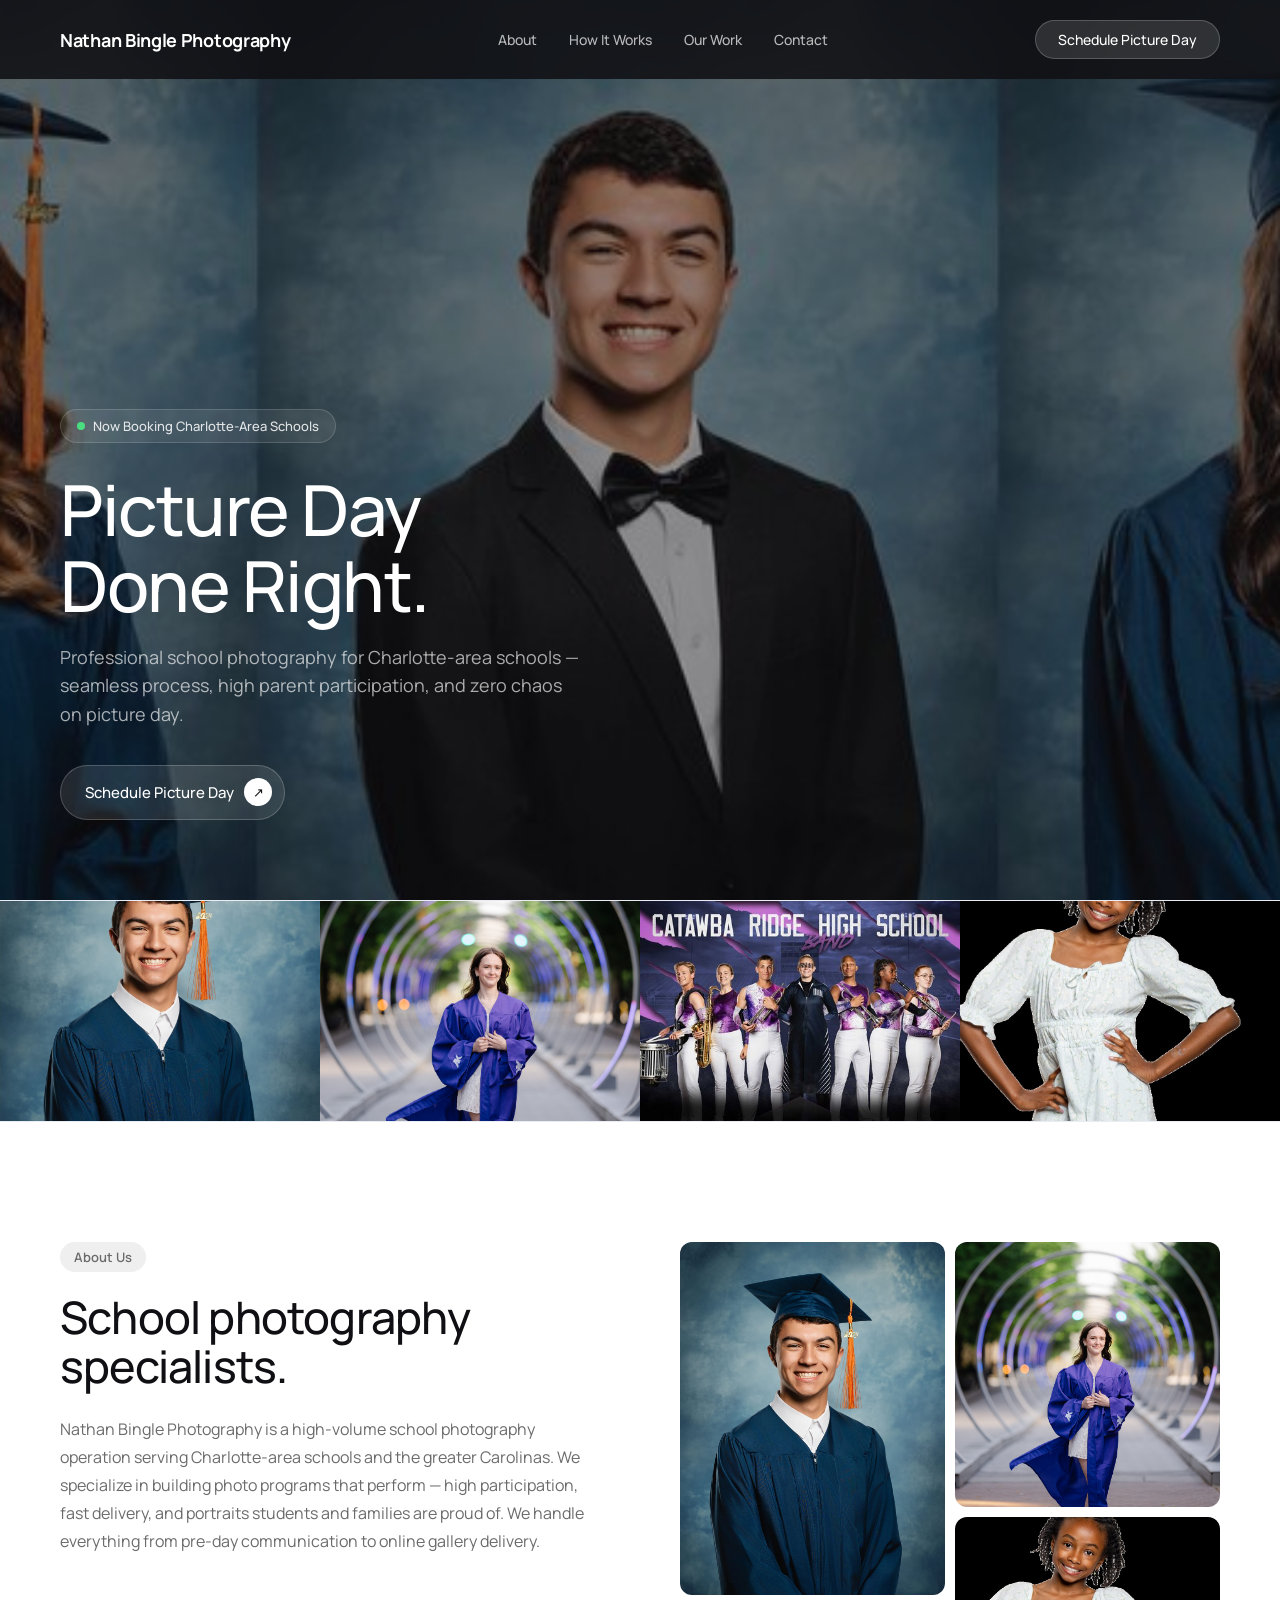
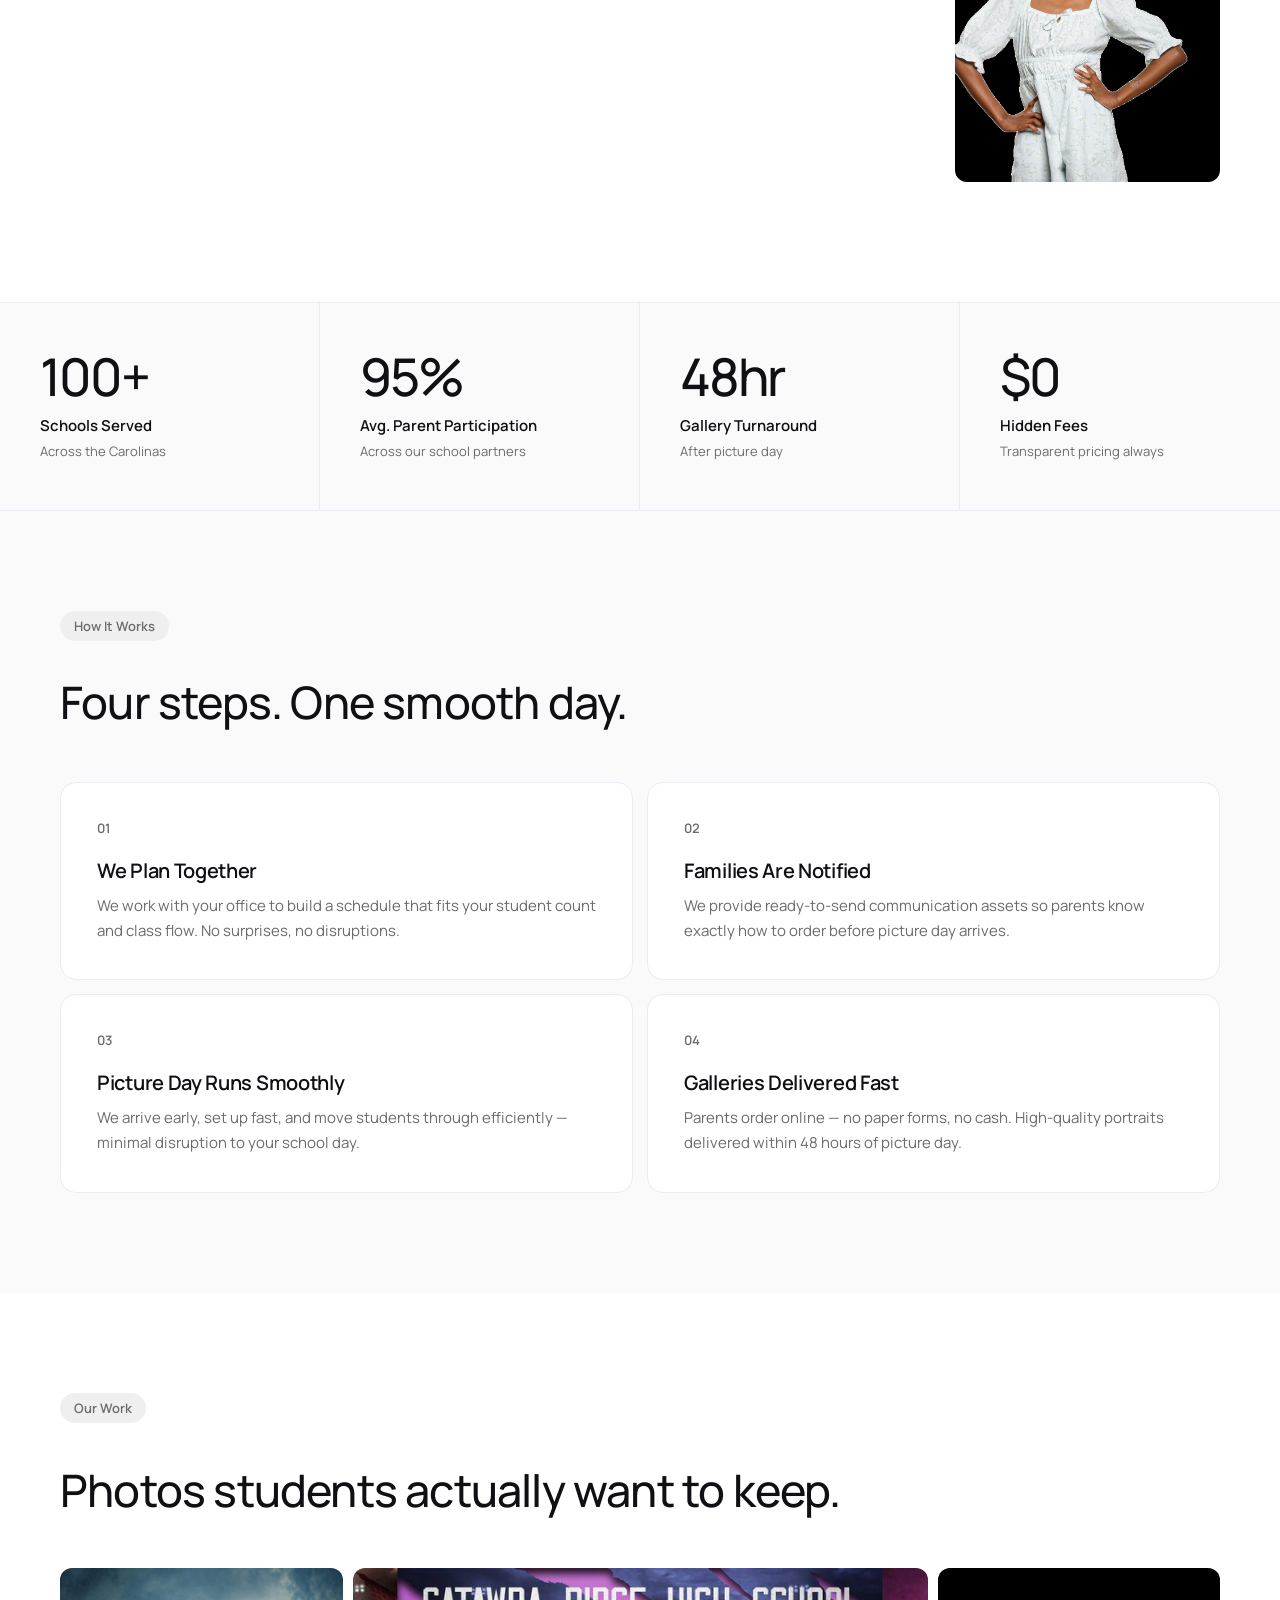
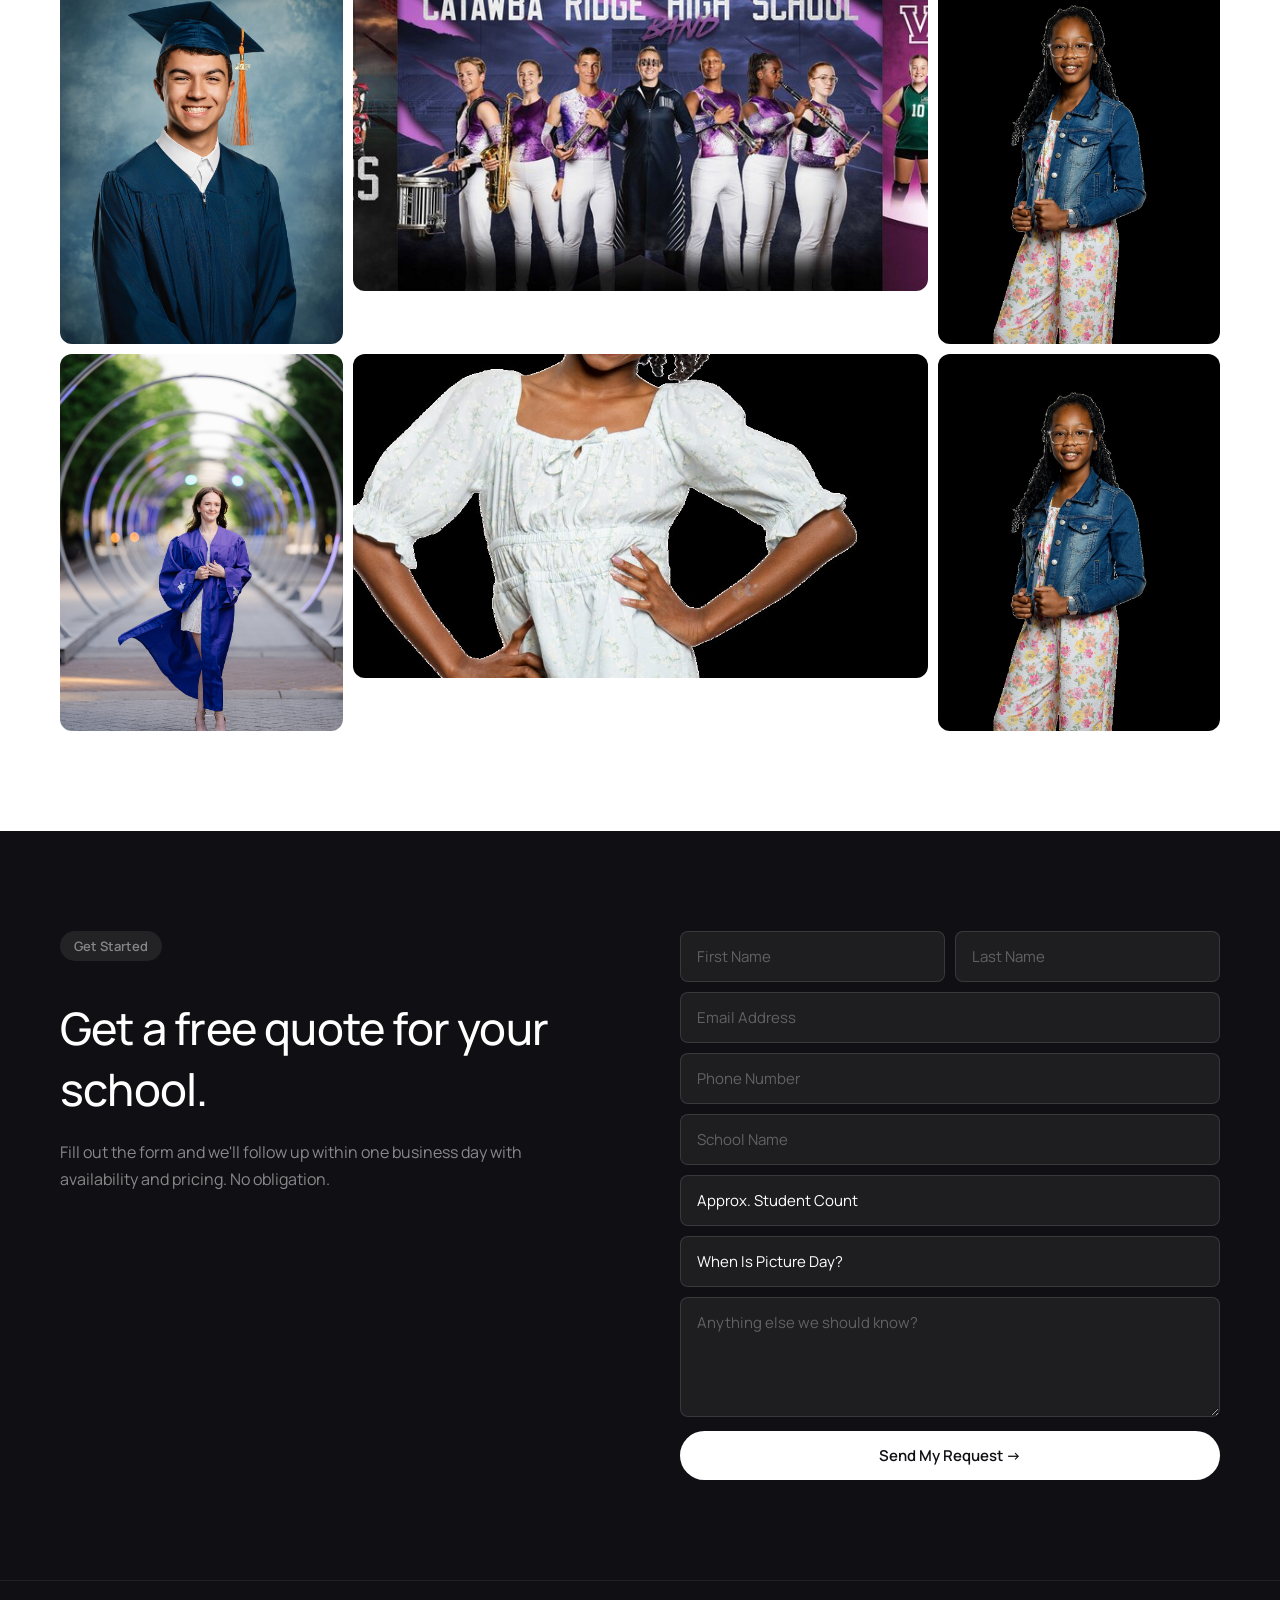
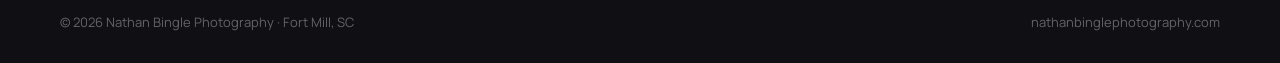
==== commit 306c05b0: "Fix images: download all to GitHub, add scrolling strip to all 4 pages" ====
--- a/charlotte-schools.html
+++ b/charlotte-schools.html
@@ -7,16 +7,10 @@
 <link href="https://fonts.googleapis.com/css2?family=Manrope:wght@400;500;600;700;800&display=swap" rel="stylesheet">
 <style>
 *,*::before,*::after{box-sizing:border-box;margin:0;padding:0}
-:root{
-  --dark:#101014;--dark2:#28282c;--white:#fff;--off:#fafafa;
-  --border:#e9ecf2;--gray:#6b6b6b;--text:#101014;
-  --font:'Manrope',sans-serif;
-}
+:root{--dark:#101014;--white:#fff;--off:#fafafa;--border:#e9ecf2;--gray:#6b6b6b;--font:'Manrope',sans-serif}
 html{scroll-behavior:smooth}
-body{font-family:var(--font);background:var(--white);color:var(--text);overflow-x:hidden;font-size:16px}
-
-/* NAV */
-.nav{position:fixed;top:0;left:0;right:0;z-index:100;display:flex;align-items:center;justify-content:space-between;padding:20px 60px;background:rgba(16,16,20,0.85);backdrop-filter:blur(16px)}
+body{font-family:var(--font);background:var(--white);color:var(--dark);overflow-x:hidden}
+.nav{position:fixed;top:0;left:0;right:0;z-index:100;display:flex;align-items:center;justify-content:space-between;padding:20px 60px;background:rgba(16,16,20,0.88);backdrop-filter:blur(16px)}
 .nav-logo{font-size:18px;font-weight:700;color:#fff;letter-spacing:-0.3px}
 .nav-links{display:flex;gap:32px}
 .nav-links a{color:rgba(255,255,255,0.7);text-decoration:none;font-size:14px;font-weight:500;transition:color 0.2s}
@@ -26,103 +20,107 @@
 
 /* HERO */
 .hero{min-height:100vh;background:var(--dark);position:relative;display:flex;align-items:flex-end;overflow:hidden}
-.hero-img{position:absolute;inset:0;background:url('https://drive.google.com/uc?export=view&id=1JaickDnDyykclkYDAo9c8WaEJiiyqNBs') center/cover no-repeat;opacity:0.55}
+.hero-bg{position:absolute;inset:0;background-image:url('images/cs-hero.jpg');background-size:cover;background-position:center;opacity:0.55}
 .hero-inner{position:relative;z-index:2;padding:0 60px 80px;max-width:800px}
 .hero-badge{display:inline-flex;align-items:center;gap:8px;background:rgba(255,255,255,0.08);border:1px solid rgba(255,255,255,0.15);border-radius:50px;padding:7px 16px;margin-bottom:28px}
-.hero-badge-dot{width:8px;height:8px;background:#4ade80;border-radius:50%}
-.hero-badge span{font-size:13px;font-weight:500;color:rgba(255,255,255,0.8);letter-spacing:0.01em}
-.hero h1{font-size:clamp(42px,5.5vw,72px);font-weight:500;color:#fff;line-height:1.1;letter-spacing:-1.5px;margin-bottom:20px}
-.hero-sub{font-size:18px;font-weight:400;color:rgba(255,255,255,0.65);line-height:1.6;max-width:520px;margin-bottom:36px;letter-spacing:-0.1px}
-.btn-hero{display:inline-flex;align-items:center;gap:10px;background:rgba(255,255,255,0.1);color:#fff;text-decoration:none;font-size:15px;font-weight:500;padding:12px 24px 14px;border-radius:50px;border:1px solid rgba(255,255,255,0.2);transition:all 0.2s}
+.hero-dot{width:8px;height:8px;background:#4ade80;border-radius:50%;flex-shrink:0}
+.hero-badge p{font-size:13px;font-weight:500;color:rgba(255,255,255,0.85)}
+.hero h1{font-size:clamp(44px,5.5vw,72px);font-weight:500;color:#fff;line-height:1.08;letter-spacing:-1.5px;margin-bottom:20px}
+.hero-sub{font-size:18px;color:rgba(255,255,255,0.65);line-height:1.6;max-width:520px;margin-bottom:36px}
+.btn-hero{display:inline-flex;align-items:center;gap:10px;background:rgba(255,255,255,0.1);color:#fff;text-decoration:none;font-size:15px;font-weight:500;padding:12px 12px 13px 24px;border-radius:50px;border:1px solid rgba(255,255,255,0.2);transition:background 0.2s}
 .btn-hero:hover{background:rgba(255,255,255,0.18)}
-.btn-arrow{width:28px;height:28px;background:#fff;border-radius:50%;display:flex;align-items:center;justify-content:center;color:var(--dark);font-size:14px;flex-shrink:0}
+.btn-icon{width:28px;height:28px;background:#fff;border-radius:50%;display:flex;align-items:center;justify-content:center;color:var(--dark);font-size:13px;flex-shrink:0}
+
+/* SCROLLING STRIP */
+.scroll-strip{overflow:hidden;padding:0;background:var(--off);border-top:1px solid var(--border);border-bottom:1px solid var(--border)}
+.scroll-track{display:flex;gap:0;animation:stripScroll 28s linear infinite;width:max-content}
+.scroll-track:hover{animation-play-state:paused}
+.strip-img{width:320px;height:220px;object-fit:cover;flex-shrink:0;display:block}
+@keyframes stripScroll{0%{transform:translateX(0)}100%{transform:translateX(-50%)}}
 
 /* ABOUT */
 .about{padding:120px 60px}
 .about-inner{display:grid;grid-template-columns:1fr 1fr;gap:80px;align-items:start}
-.section-tag{display:inline-block;background:#f0f0f0;border-radius:50px;font-size:13px;font-weight:600;padding:6px 14px;margin-bottom:20px;color:var(--gray)}
+.section-tag{display:inline-block;background:#efefef;border-radius:50px;font-size:13px;font-weight:600;padding:6px 14px;margin-bottom:20px;color:var(--gray)}
 .about h2{font-size:clamp(32px,3.5vw,48px);font-weight:500;line-height:1.1;letter-spacing:-0.8px;margin-bottom:24px}
-.about p{font-size:16px;color:var(--gray);line-height:1.75;font-weight:400}
-.about-imgs{display:grid;grid-template-columns:1fr 1fr;gap:12px}
-.about-img{border-radius:12px;overflow:hidden;aspect-ratio:4/5;background:#eee}
-.about-img img{width:100%;height:100%;object-fit:cover;display:block}
-.about-img.tall{grid-row:span 2;aspect-ratio:auto}
+.about p{font-size:16px;color:var(--gray);line-height:1.75}
+.about-imgs{display:grid;grid-template-columns:1fr 1fr;gap:10px}
+.aimg{border-radius:12px;overflow:hidden;background:#eee}
+.aimg img{width:100%;height:100%;object-fit:cover;display:block;transition:transform 0.4s}
+.aimg:hover img{transform:scale(1.04)}
+.aimg-tall{aspect-ratio:3/4;grid-row:span 2}
+.aimg-sq{aspect-ratio:1/1}
 
 /* STATS */
-.stats{background:var(--off);padding:80px 60px;display:grid;grid-template-columns:repeat(4,1fr);gap:0;border-top:1px solid var(--border);border-bottom:1px solid var(--border)}
-.stat{padding:40px;border-right:1px solid var(--border)}
+.stats{background:var(--off);border-top:1px solid var(--border);border-bottom:1px solid var(--border);display:grid;grid-template-columns:repeat(4,1fr)}
+.stat{padding:48px 40px;border-right:1px solid var(--border)}
 .stat:last-child{border-right:none}
-.stat-num{font-size:52px;font-weight:500;line-height:1;letter-spacing:-2px;margin-bottom:12px}
+.stat-num{font-size:52px;font-weight:500;letter-spacing:-2px;line-height:1;margin-bottom:12px}
 .stat-title{font-size:15px;font-weight:600;margin-bottom:6px}
 .stat-sub{font-size:13px;color:var(--gray);line-height:1.5}
 
 /* SERVICES */
 .services{background:var(--off);padding:100px 60px}
-.services-header{margin-bottom:60px}
-.services-header h2{font-size:clamp(32px,3.5vw,48px);font-weight:500;letter-spacing:-0.8px;line-height:1.1;margin-top:16px}
-.services-grid{display:grid;grid-template-columns:repeat(2,1fr);gap:16px}
-.service-card{background:var(--white);border-radius:16px;padding:36px;border:1px solid var(--border)}
-.service-num{font-size:13px;font-weight:600;color:var(--gray);margin-bottom:20px;letter-spacing:0.02em}
-.service-card h3{font-size:20px;font-weight:600;letter-spacing:-0.3px;margin-bottom:12px}
-.service-card p{font-size:15px;color:var(--gray);line-height:1.65}
+.services h2{font-size:clamp(32px,3.5vw,48px);font-weight:500;letter-spacing:-0.8px;line-height:1.1;margin-top:16px;margin-bottom:56px}
+.services-grid{display:grid;grid-template-columns:1fr 1fr;gap:14px}
+.scard{background:var(--white);border-radius:16px;padding:36px;border:1px solid var(--border)}
+.scard-num{font-size:13px;font-weight:600;color:var(--gray);margin-bottom:20px;letter-spacing:0.02em}
+.scard h3{font-size:20px;font-weight:600;letter-spacing:-0.3px;margin-bottom:10px}
+.scard p{font-size:15px;color:var(--gray);line-height:1.65}
 
 /* GALLERY */
 .gallery{padding:100px 60px}
-.gallery-header{margin-bottom:48px}
-.gallery-header h2{font-size:clamp(32px,3.5vw,48px);font-weight:500;letter-spacing:-0.8px;margin-top:16px}
-.gallery-grid{display:grid;grid-template-columns:repeat(4,1fr);gap:12px}
-.gal-item{border-radius:12px;overflow:hidden;background:#eee}
-.gal-item img{width:100%;height:100%;object-fit:cover;display:block;transition:transform 0.4s}
-.gal-item:hover img{transform:scale(1.04)}
-.gal-tall{aspect-ratio:3/4}
-.gal-wide{grid-column:span 2;aspect-ratio:16/9}
-
-/* FULL BLEED */
-.full-bleed{height:60vh;background:url('https://drive.google.com/uc?export=view&id=1kINMX75XGT8DYvBTSl2kbs8WLLJzRVvT') center/cover no-repeat;position:relative}
+.gallery h2{font-size:clamp(32px,3.5vw,48px);font-weight:500;letter-spacing:-0.8px;margin-top:16px;margin-bottom:48px}
+.gallery-grid{display:grid;grid-template-columns:repeat(4,1fr);gap:10px}
+.gitem{border-radius:12px;overflow:hidden;background:#eee}
+.gitem img{width:100%;height:100%;object-fit:cover;display:block;transition:transform 0.4s}
+.gitem:hover img{transform:scale(1.04)}
+.g-tall{aspect-ratio:3/4}
+.g-wide{grid-column:span 2;aspect-ratio:16/9}
 
 /* CONTACT */
 .contact{background:var(--dark);padding:100px 60px}
 .contact-inner{display:grid;grid-template-columns:1fr 1fr;gap:80px;align-items:start}
-.contact h2{font-size:clamp(32px,3.5vw,48px);font-weight:500;color:#fff;letter-spacing:-0.8px;line-height:1.1;margin-top:16px;margin-bottom:20px}
-.contact-sub{font-size:16px;color:rgba(255,255,255,0.5);line-height:1.7;font-weight:400}
-.contact .section-tag{background:rgba(255,255,255,0.08);color:rgba(255,255,255,0.5)}
-form{display:flex;flex-direction:column;gap:12px;margin-top:8px}
-.form-row{display:grid;grid-template-columns:1fr 1fr;gap:12px}
-input,select,textarea{background:rgba(255,255,255,0.06);border:1px solid rgba(255,255,255,0.12);color:#fff;font-family:var(--font);font-size:15px;font-weight:400;padding:14px 16px;border-radius:8px;outline:none;transition:border-color 0.2s;-webkit-appearance:none;width:100%}
+.contact .section-tag{background:rgba(255,255,255,0.08);color:rgba(255,255,255,0.45)}
+.contact h2{font-size:clamp(32px,3.5vw,48px);font-weight:500;color:#fff;letter-spacing:-0.8px;margin-top:16px;margin-bottom:20px}
+.contact p{font-size:16px;color:rgba(255,255,255,0.5);line-height:1.7}
+form{display:flex;flex-direction:column;gap:10px}
+.frow{display:grid;grid-template-columns:1fr 1fr;gap:10px}
+input,select,textarea{background:rgba(255,255,255,0.06);border:1px solid rgba(255,255,255,0.12);color:#fff;font-family:var(--font);font-size:15px;padding:14px 16px;border-radius:8px;outline:none;-webkit-appearance:none;width:100%;transition:border-color 0.2s}
 input::placeholder,textarea::placeholder{color:rgba(255,255,255,0.3)}
-input:focus,select:focus,textarea:focus{border-color:rgba(255,255,255,0.35)}
+input:focus,select:focus,textarea:focus{border-color:rgba(255,255,255,0.4)}
 select{cursor:pointer}
-select option{background:#1a1a1e;color:#fff}
+select option{background:#1a1a1e}
 textarea{resize:vertical;min-height:120px}
-.submit-btn{background:#fff;color:var(--dark);font-family:var(--font);font-size:15px;font-weight:600;padding:14px 24px;border:none;border-radius:50px;cursor:pointer;transition:background 0.2s;letter-spacing:-0.2px;margin-top:4px}
-.submit-btn:hover{background:#e5e5e5}
-
-/* FOOTER */
-footer{background:var(--dark);border-top:1px solid rgba(255,255,255,0.08);padding:32px 60px;display:flex;justify-content:space-between;align-items:center}
+.submit{background:#fff;color:var(--dark);font-family:var(--font);font-size:15px;font-weight:600;padding:14px 24px;border:none;border-radius:50px;cursor:pointer;transition:background 0.2s;margin-top:4px}
+.submit:hover{background:#e5e5e5}
+
+footer{background:var(--dark);border-top:1px solid rgba(255,255,255,0.07);padding:32px 60px;display:flex;justify-content:space-between;align-items:center}
 footer p,footer a{font-size:13px;color:rgba(255,255,255,0.35);text-decoration:none}
-footer a:hover{color:rgba(255,255,255,0.6)}
 
 @media(max-width:1024px){
   .nav{padding:20px 32px}.nav-links{display:none}
-  .hero-inner{padding:0 32px 60px}
-  .about,.services,.gallery,.contact{padding:80px 32px}
-  .stats{padding:60px 32px;grid-template-columns:1fr 1fr}
+  .hero-inner,.about,.services,.gallery,.contact{padding-left:32px;padding-right:32px}
+  .hero-inner{padding-bottom:60px}
+  .stats{grid-template-columns:1fr 1fr}
   .stat{border-bottom:1px solid var(--border)}
-  .about-inner{grid-template-columns:1fr;gap:48px}
-  .contact-inner{grid-template-columns:1fr;gap:48px}
+  .about-inner,.contact-inner{grid-template-columns:1fr;gap:48px}
   .gallery-grid{grid-template-columns:1fr 1fr}
-  .gal-wide{grid-column:span 2}
   footer{padding:24px 32px}
 }
 @media(max-width:640px){
   .nav{padding:16px 20px}
-  .hero-inner{padding:0 20px 48px}
-  .about,.services,.gallery,.contact{padding:60px 20px}
-  .stats{padding:40px 20px;grid-template-columns:1fr 1fr}
+  .hero-inner,.about,.services,.gallery,.contact{padding-left:20px;padding-right:20px}
+  .hero-inner{padding-bottom:48px}
+  .about{padding-top:60px;padding-bottom:60px}
+  .services{padding-top:60px;padding-bottom:60px}
+  .gallery{padding-top:60px;padding-bottom:60px}
+  .contact{padding-top:60px;padding-bottom:60px}
+  .stats{grid-template-columns:1fr 1fr}
   .services-grid{grid-template-columns:1fr}
-  .form-row{grid-template-columns:1fr}
-  .gallery-grid{grid-template-columns:1fr}
-  .gal-wide{grid-column:span 1;aspect-ratio:3/4}
+  .gallery-grid{grid-template-columns:1fr 1fr}
+  .g-wide{grid-column:span 2}
+  .frow{grid-template-columns:1fr}
   footer{padding:20px;flex-direction:column;align-items:flex-start;gap:8px}
 }
 </style>
@@ -141,26 +139,45 @@
 </nav>
 
 <section class="hero">
-  <div class="hero-img"></div>
+  <div class="hero-bg"></div>
   <div class="hero-inner">
-    <div class="hero-badge"><div class="hero-badge-dot"></div><span>Now Booking Charlotte-Area Schools</span></div>
+    <div class="hero-badge"><div class="hero-dot"></div><p>Now Booking Charlotte-Area Schools</p></div>
     <h1>Picture Day<br>Done Right.</h1>
     <p class="hero-sub">Professional school photography for Charlotte-area schools — seamless process, high parent participation, and zero chaos on picture day.</p>
-    <a href="#contact" class="btn-hero">Schedule Picture Day <span class="btn-arrow">↗</span></a>
-  </div>
-</section>
+    <a href="#contact" class="btn-hero">Schedule Picture Day <span class="btn-icon">↗</span></a>
+  </div>
+</section>
+
+<!-- SCROLLING IMAGE STRIP -->
+<div class="scroll-strip">
+  <div class="scroll-track">
+    <img class="strip-img" src="images/cs-1.jpg" alt="">
+    <img class="strip-img" src="images/cs-2.jpg" alt="">
+    <img class="strip-img" src="images/cs-3.jpg" alt="">
+    <img class="strip-img" src="images/cs-4.jpg" alt="">
+    <img class="strip-img" src="images/cs-5.jpg" alt="">
+    <img class="strip-img" src="images/cs-hero.jpg" alt="">
+    <!-- duplicate for seamless loop -->
+    <img class="strip-img" src="images/cs-1.jpg" alt="">
+    <img class="strip-img" src="images/cs-2.jpg" alt="">
+    <img class="strip-img" src="images/cs-3.jpg" alt="">
+    <img class="strip-img" src="images/cs-4.jpg" alt="">
+    <img class="strip-img" src="images/cs-5.jpg" alt="">
+    <img class="strip-img" src="images/cs-hero.jpg" alt="">
+  </div>
+</div>
 
 <section class="about" id="about">
   <div class="about-inner">
     <div>
       <div class="section-tag">About Us</div>
       <h2>School photography specialists.</h2>
-      <p>Nathan Bingle Photography is a high-volume school photography operation serving Charlotte-area schools and the greater Carolinas. We specialize in building photo programs that actually perform — high participation, fast delivery, and portraits students and families are proud of. We handle everything from pre-day communication to online gallery delivery, so your staff can stay focused on running a great school.</p>
+      <p>Nathan Bingle Photography is a high-volume school photography operation serving Charlotte-area schools and the greater Carolinas. We specialize in building photo programs that perform — high participation, fast delivery, and portraits students and families are proud of. We handle everything from pre-day communication to online gallery delivery.</p>
     </div>
     <div class="about-imgs">
-      <div class="about-img tall"><img src="https://drive.google.com/uc?export=view&id=1_rQ9RMs0TpDTr2xe4vDXs6A7L4G8Ra6I" alt="Student portrait" loading="lazy"></div>
-      <div class="about-img"><img src="https://drive.google.com/uc?export=view&id=1zR2Xu9NwzsWHBSUb4S0E-DbxW0_8Ywk1" alt="Student portrait" loading="lazy"></div>
-      <div class="about-img"><img src="https://drive.google.com/uc?export=view&id=11r2Lw2HPD2D_tYcoomqUrs8GViO4bOOD" alt="Student portrait" loading="lazy"></div>
+      <div class="aimg aimg-tall"><img src="images/cs-1.jpg" alt="Student portrait"></div>
+      <div class="aimg aimg-sq"><img src="images/cs-2.jpg" alt="Student portrait"></div>
+      <div class="aimg aimg-sq"><img src="images/cs-4.jpg" alt="Student portrait"></div>
     </div>
   </div>
 </section>
@@ -173,30 +190,26 @@
 </section>
 
 <section class="services" id="services">
-  <div class="services-header">
-    <div class="section-tag">How It Works</div>
-    <h2>Four steps. One smooth day.</h2>
-  </div>
+  <div class="section-tag">How It Works</div>
+  <h2>Four steps. One smooth day.</h2>
   <div class="services-grid">
-    <div class="service-card"><div class="service-num">01</div><h3>We Plan Together</h3><p>We work with your office to build a schedule that fits your student count and class flow. No surprises, no disruptions.</p></div>
-    <div class="service-card"><div class="service-num">02</div><h3>Families Are Notified</h3><p>We provide ready-to-send communication assets so parents know exactly how to order before picture day arrives.</p></div>
-    <div class="service-card"><div class="service-num">03</div><h3>Picture Day Runs Smoothly</h3><p>We arrive early, set up fast, and move students through efficiently — minimal disruption to your school day.</p></div>
-    <div class="service-card"><div class="service-num">04</div><h3>Galleries Delivered Fast</h3><p>Parents order online — no paper forms, no cash. High-quality portraits delivered within 48 hours of picture day.</p></div>
+    <div class="scard"><div class="scard-num">01</div><h3>We Plan Together</h3><p>We work with your office to build a schedule that fits your student count and class flow. No surprises, no disruptions.</p></div>
+    <div class="scard"><div class="scard-num">02</div><h3>Families Are Notified</h3><p>We provide ready-to-send communication assets so parents know exactly how to order before picture day arrives.</p></div>
+    <div class="scard"><div class="scard-num">03</div><h3>Picture Day Runs Smoothly</h3><p>We arrive early, set up fast, and move students through efficiently — minimal disruption to your school day.</p></div>
+    <div class="scard"><div class="scard-num">04</div><h3>Galleries Delivered Fast</h3><p>Parents order online — no paper forms, no cash. High-quality portraits delivered within 48 hours of picture day.</p></div>
   </div>
 </section>
 
 <section class="gallery" id="gallery">
-  <div class="gallery-header">
-    <div class="section-tag">Our Work</div>
-    <h2>Photos students actually want to keep.</h2>
-  </div>
+  <div class="section-tag">Our Work</div>
+  <h2>Photos students actually want to keep.</h2>
   <div class="gallery-grid">
-    <div class="gal-item gal-tall"><img src="https://drive.google.com/uc?export=view&id=1_rQ9RMs0TpDTr2xe4vDXs6A7L4G8Ra6I" alt="Student portrait" loading="lazy"></div>
-    <div class="gal-item gal-wide"><img src="https://drive.google.com/uc?export=view&id=1kINMX75XGT8DYvBTSl2kbs8WLLJzRVvT" alt="School group" loading="lazy"></div>
-    <div class="gal-item gal-tall"><img src="https://drive.google.com/uc?export=view&id=14My8818YrJ641GsD-k2T5dCsoWFLSRnk" alt="Student portrait" loading="lazy"></div>
-    <div class="gal-item gal-tall"><img src="https://drive.google.com/uc?export=view&id=1zR2Xu9NwzsWHBSUb4S0E-DbxW0_8Ywk1" alt="Student portrait" loading="lazy"></div>
-    <div class="gal-item gal-wide"><img src="https://drive.google.com/uc?export=view&id=11r2Lw2HPD2D_tYcoomqUrs8GViO4bOOD" alt="Student portrait" loading="lazy"></div>
-    <div class="gal-item gal-tall"><img src="https://drive.google.com/uc?export=view&id=14My8818YrJ641GsD-k2T5dCsoWFLSRnk" alt="Student portrait" loading="lazy"></div>
+    <div class="gitem g-tall"><img src="images/cs-1.jpg" alt="Student portrait"></div>
+    <div class="gitem g-wide"><img src="images/cs-3.jpg" alt="School group"></div>
+    <div class="gitem g-tall"><img src="images/cs-5.jpg" alt="Student portrait"></div>
+    <div class="gitem g-tall"><img src="images/cs-2.jpg" alt="Student portrait"></div>
+    <div class="gitem g-wide"><img src="images/cs-4.jpg" alt="Student portrait"></div>
+    <div class="gitem g-tall"><img src="images/cs-5.jpg" alt="Student portrait"></div>
   </div>
 </section>
 
@@ -205,11 +218,11 @@
     <div>
       <div class="section-tag">Get Started</div>
       <h2>Get a free quote for your school.</h2>
-      <p class="contact-sub">Fill out the form and we'll follow up within one business day with availability and pricing for your school. No obligation.</p>
+      <p>Fill out the form and we'll follow up within one business day with availability and pricing. No obligation.</p>
     </div>
     <form action="https://formspree.io/f/xeepaory" method="POST">
       <input type="hidden" name="_subject" value="Charlotte School Photography Inquiry">
-      <div class="form-row">
+      <div class="frow">
         <input type="text" name="first_name" placeholder="First Name" required>
         <input type="text" name="last_name" placeholder="Last Name" required>
       </div>
@@ -219,7 +232,7 @@
       <select name="student_count"><option value="" disabled selected>Approx. Student Count</option><option>Under 300</option><option>300–600</option><option>600–1,000</option><option>1,000+</option></select>
       <select name="timing"><option value="" disabled selected>When Is Picture Day?</option><option>Fall 2025</option><option>Spring 2026</option><option>Fall 2026</option><option>Not Sure Yet</option></select>
       <textarea name="message" placeholder="Anything else we should know?"></textarea>
-      <button type="submit" class="submit-btn">Send My Request →</button>
+      <button type="submit" class="submit">Send My Request →</button>
     </form>
   </div>
 </section>
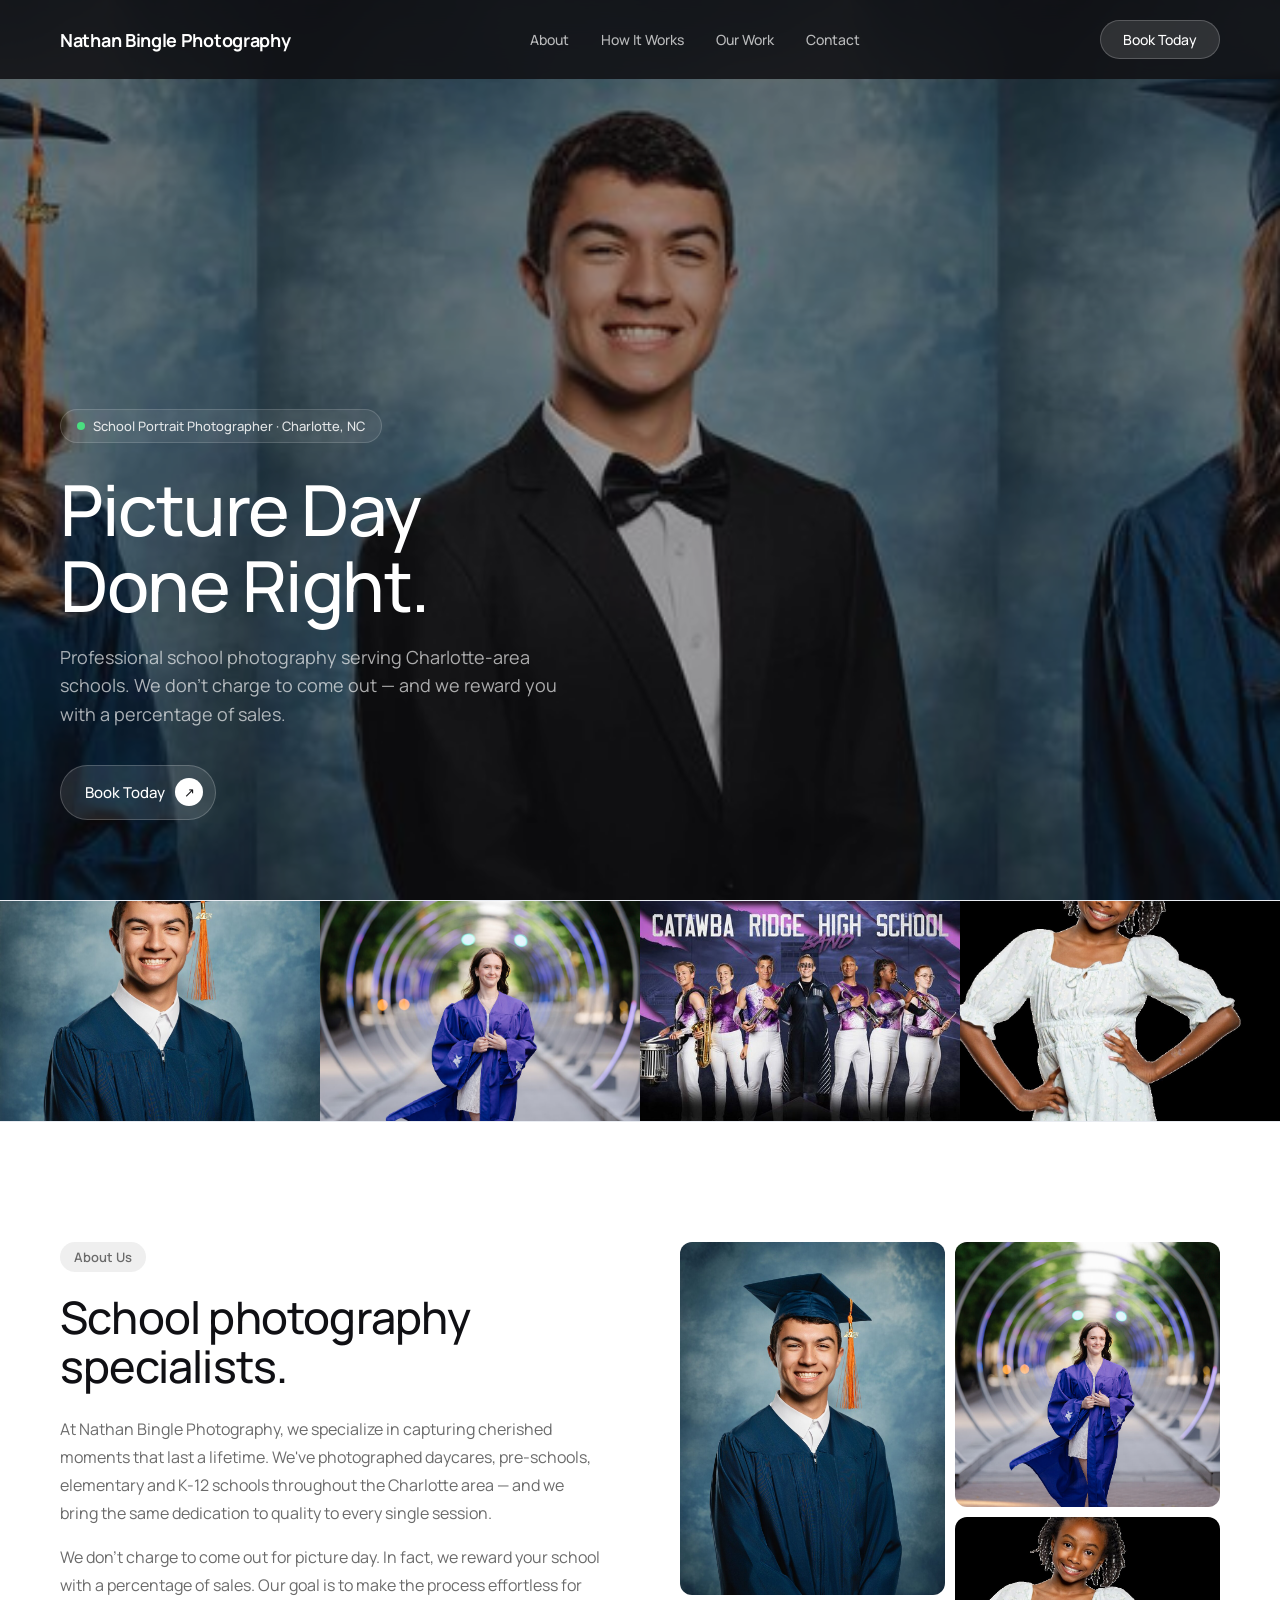
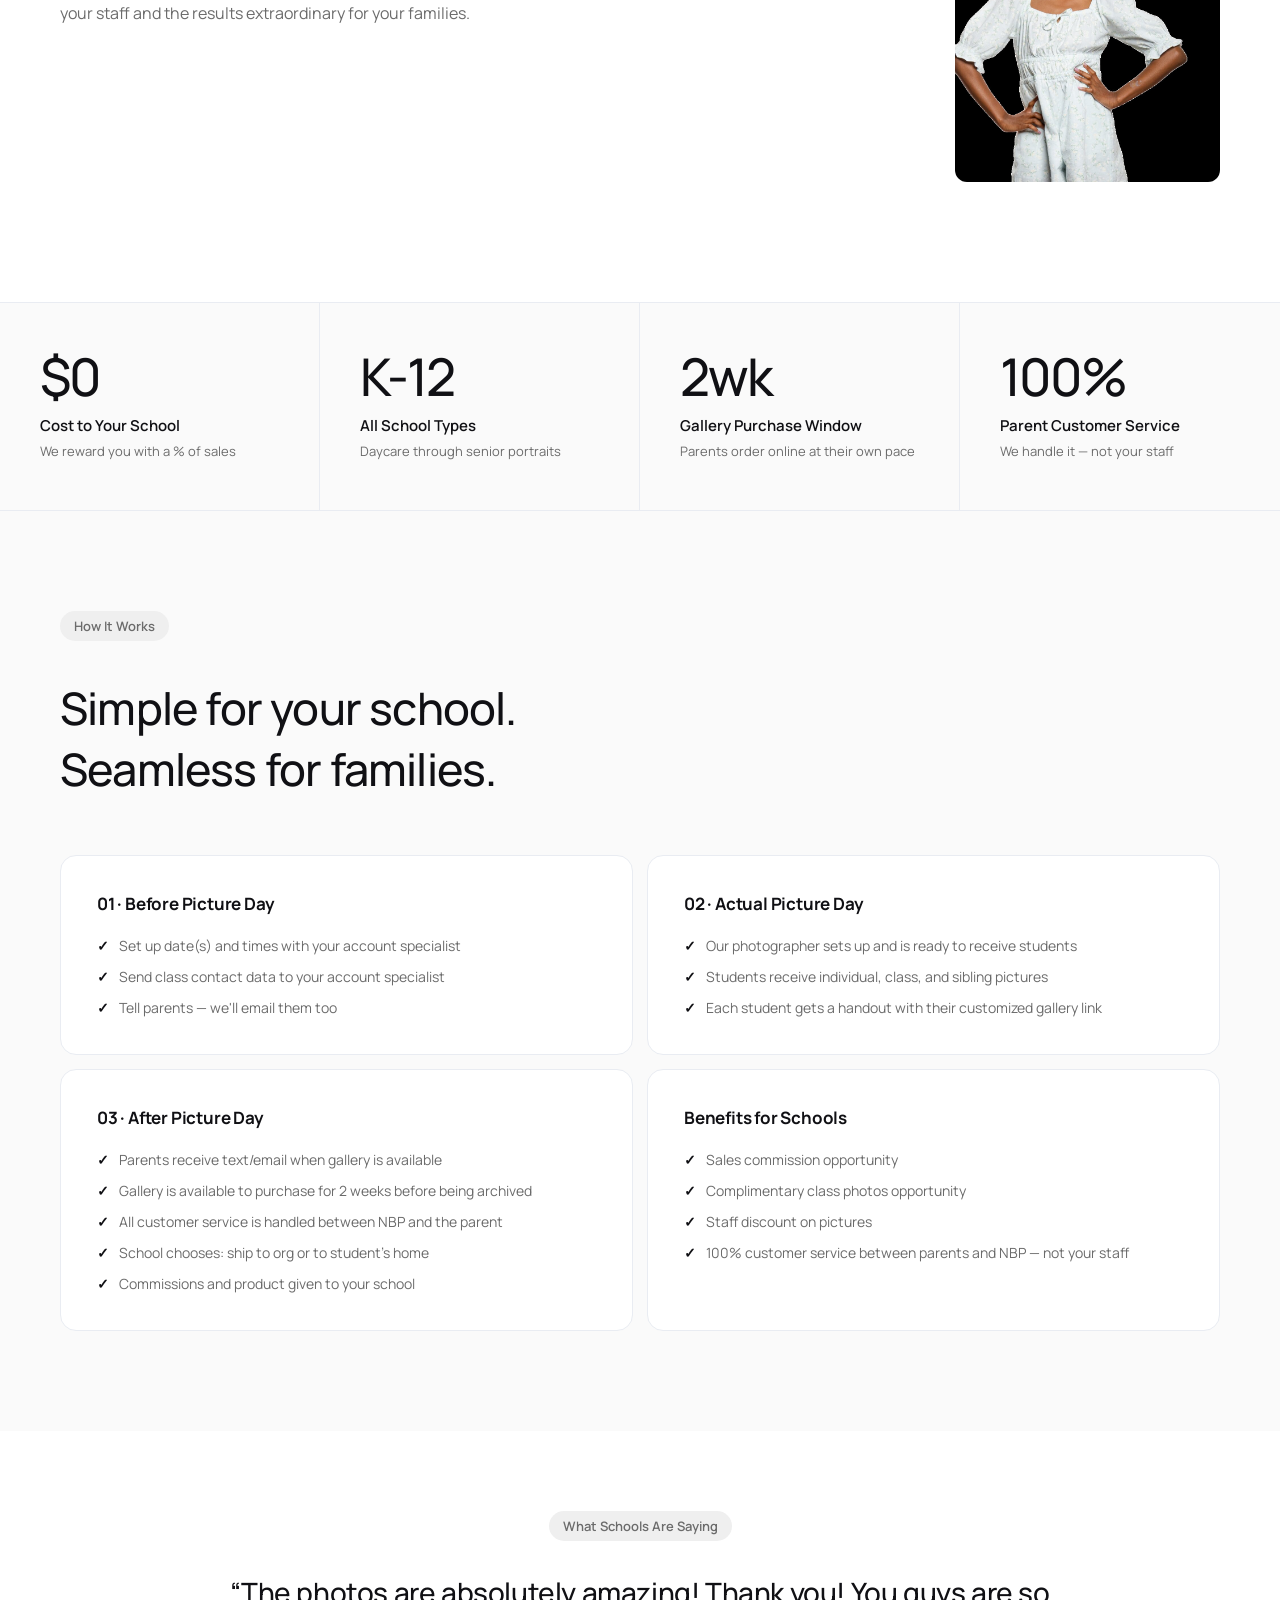
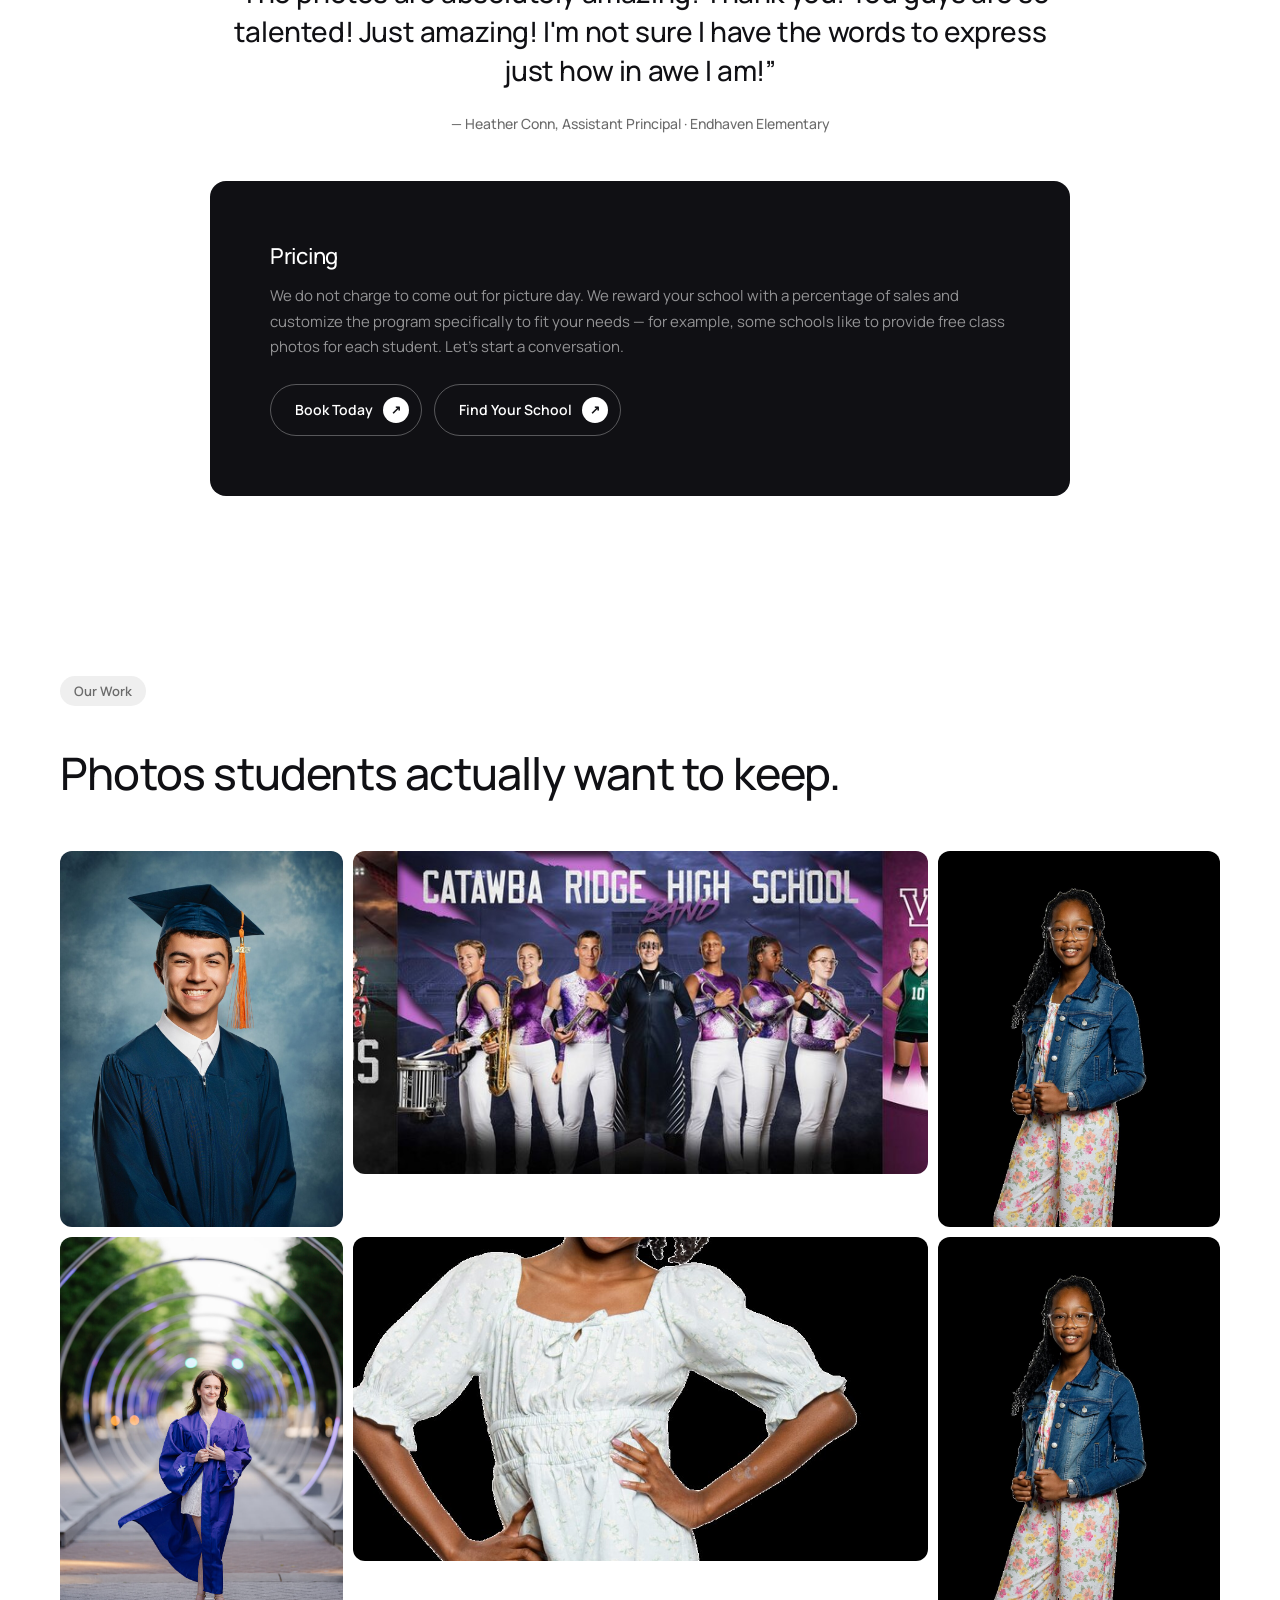
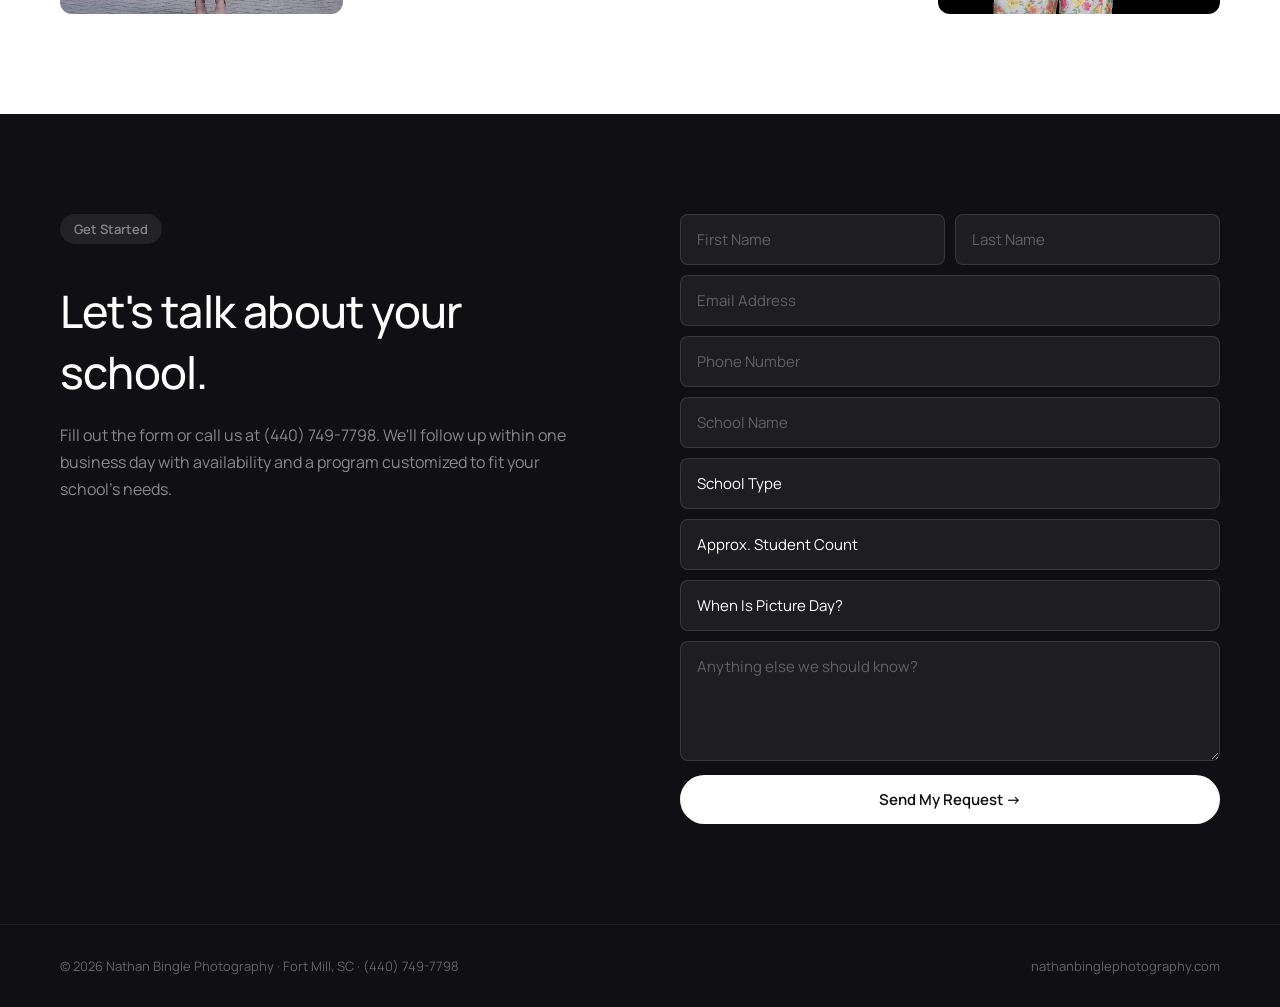
==== commit dfda45ad: "Update all 3 pages with real content from nathanbinglephotography.com — real pricing, real process, " ====
--- a/charlotte-schools.html
+++ b/charlotte-schools.html
@@ -1,178 +1,64 @@
 <!DOCTYPE html>
 <html lang="en">
 <head>
-<meta charset="UTF-8">
-<meta name="viewport" content="width=device-width, initial-scale=1.0">
-<title>School Photography Charlotte | Nathan Bingle Photography</title>
+<meta charset="UTF-8"><meta name="viewport" content="width=device-width, initial-scale=1.0">
+<title>School Photography Charlotte NC | Nathan Bingle Photography</title>
 <link href="https://fonts.googleapis.com/css2?family=Manrope:wght@400;500;600;700;800&display=swap" rel="stylesheet">
+<link rel="stylesheet" href="shared.css">
 <style>
-*,*::before,*::after{box-sizing:border-box;margin:0;padding:0}
-:root{--dark:#101014;--white:#fff;--off:#fafafa;--border:#e9ecf2;--gray:#6b6b6b;--font:'Manrope',sans-serif}
-html{scroll-behavior:smooth}
-body{font-family:var(--font);background:var(--white);color:var(--dark);overflow-x:hidden}
-.nav{position:fixed;top:0;left:0;right:0;z-index:100;display:flex;align-items:center;justify-content:space-between;padding:20px 60px;background:rgba(16,16,20,0.88);backdrop-filter:blur(16px)}
-.nav-logo{font-size:18px;font-weight:700;color:#fff;letter-spacing:-0.3px}
-.nav-links{display:flex;gap:32px}
-.nav-links a{color:rgba(255,255,255,0.7);text-decoration:none;font-size:14px;font-weight:500;transition:color 0.2s}
-.nav-links a:hover{color:#fff}
-.nav-cta{background:rgba(255,255,255,0.12);color:#fff;text-decoration:none;font-size:14px;font-weight:500;padding:9px 22px;border-radius:50px;border:1px solid rgba(255,255,255,0.2);transition:all 0.2s}
-.nav-cta:hover{background:rgba(255,255,255,0.2)}
-
-/* HERO */
-.hero{min-height:100vh;background:var(--dark);position:relative;display:flex;align-items:flex-end;overflow:hidden}
-.hero-bg{position:absolute;inset:0;background-image:url('images/cs-hero.jpg');background-size:cover;background-position:center;opacity:0.55}
-.hero-inner{position:relative;z-index:2;padding:0 60px 80px;max-width:800px}
-.hero-badge{display:inline-flex;align-items:center;gap:8px;background:rgba(255,255,255,0.08);border:1px solid rgba(255,255,255,0.15);border-radius:50px;padding:7px 16px;margin-bottom:28px}
-.hero-dot{width:8px;height:8px;background:#4ade80;border-radius:50%;flex-shrink:0}
-.hero-badge p{font-size:13px;font-weight:500;color:rgba(255,255,255,0.85)}
-.hero h1{font-size:clamp(44px,5.5vw,72px);font-weight:500;color:#fff;line-height:1.08;letter-spacing:-1.5px;margin-bottom:20px}
-.hero-sub{font-size:18px;color:rgba(255,255,255,0.65);line-height:1.6;max-width:520px;margin-bottom:36px}
-.btn-hero{display:inline-flex;align-items:center;gap:10px;background:rgba(255,255,255,0.1);color:#fff;text-decoration:none;font-size:15px;font-weight:500;padding:12px 12px 13px 24px;border-radius:50px;border:1px solid rgba(255,255,255,0.2);transition:background 0.2s}
-.btn-hero:hover{background:rgba(255,255,255,0.18)}
-.btn-icon{width:28px;height:28px;background:#fff;border-radius:50%;display:flex;align-items:center;justify-content:center;color:var(--dark);font-size:13px;flex-shrink:0}
-
-/* SCROLLING STRIP */
-.scroll-strip{overflow:hidden;padding:0;background:var(--off);border-top:1px solid var(--border);border-bottom:1px solid var(--border)}
-.scroll-track{display:flex;gap:0;animation:stripScroll 28s linear infinite;width:max-content}
-.scroll-track:hover{animation-play-state:paused}
-.strip-img{width:320px;height:220px;object-fit:cover;flex-shrink:0;display:block}
-@keyframes stripScroll{0%{transform:translateX(0)}100%{transform:translateX(-50%)}}
-
-/* ABOUT */
-.about{padding:120px 60px}
-.about-inner{display:grid;grid-template-columns:1fr 1fr;gap:80px;align-items:start}
-.section-tag{display:inline-block;background:#efefef;border-radius:50px;font-size:13px;font-weight:600;padding:6px 14px;margin-bottom:20px;color:var(--gray)}
-.about h2{font-size:clamp(32px,3.5vw,48px);font-weight:500;line-height:1.1;letter-spacing:-0.8px;margin-bottom:24px}
-.about p{font-size:16px;color:var(--gray);line-height:1.75}
-.about-imgs{display:grid;grid-template-columns:1fr 1fr;gap:10px}
-.aimg{border-radius:12px;overflow:hidden;background:#eee}
-.aimg img{width:100%;height:100%;object-fit:cover;display:block;transition:transform 0.4s}
-.aimg:hover img{transform:scale(1.04)}
-.aimg-tall{aspect-ratio:3/4;grid-row:span 2}
-.aimg-sq{aspect-ratio:1/1}
-
-/* STATS */
-.stats{background:var(--off);border-top:1px solid var(--border);border-bottom:1px solid var(--border);display:grid;grid-template-columns:repeat(4,1fr)}
-.stat{padding:48px 40px;border-right:1px solid var(--border)}
-.stat:last-child{border-right:none}
-.stat-num{font-size:52px;font-weight:500;letter-spacing:-2px;line-height:1;margin-bottom:12px}
-.stat-title{font-size:15px;font-weight:600;margin-bottom:6px}
-.stat-sub{font-size:13px;color:var(--gray);line-height:1.5}
-
-/* SERVICES */
-.services{background:var(--off);padding:100px 60px}
-.services h2{font-size:clamp(32px,3.5vw,48px);font-weight:500;letter-spacing:-0.8px;line-height:1.1;margin-top:16px;margin-bottom:56px}
-.services-grid{display:grid;grid-template-columns:1fr 1fr;gap:14px}
-.scard{background:var(--white);border-radius:16px;padding:36px;border:1px solid var(--border)}
-.scard-num{font-size:13px;font-weight:600;color:var(--gray);margin-bottom:20px;letter-spacing:0.02em}
-.scard h3{font-size:20px;font-weight:600;letter-spacing:-0.3px;margin-bottom:10px}
-.scard p{font-size:15px;color:var(--gray);line-height:1.65}
-
-/* GALLERY */
-.gallery{padding:100px 60px}
-.gallery h2{font-size:clamp(32px,3.5vw,48px);font-weight:500;letter-spacing:-0.8px;margin-top:16px;margin-bottom:48px}
-.gallery-grid{display:grid;grid-template-columns:repeat(4,1fr);gap:10px}
-.gitem{border-radius:12px;overflow:hidden;background:#eee}
-.gitem img{width:100%;height:100%;object-fit:cover;display:block;transition:transform 0.4s}
-.gitem:hover img{transform:scale(1.04)}
-.g-tall{aspect-ratio:3/4}
-.g-wide{grid-column:span 2;aspect-ratio:16/9}
-
-/* CONTACT */
-.contact{background:var(--dark);padding:100px 60px}
-.contact-inner{display:grid;grid-template-columns:1fr 1fr;gap:80px;align-items:start}
-.contact .section-tag{background:rgba(255,255,255,0.08);color:rgba(255,255,255,0.45)}
-.contact h2{font-size:clamp(32px,3.5vw,48px);font-weight:500;color:#fff;letter-spacing:-0.8px;margin-top:16px;margin-bottom:20px}
-.contact p{font-size:16px;color:rgba(255,255,255,0.5);line-height:1.7}
-form{display:flex;flex-direction:column;gap:10px}
-.frow{display:grid;grid-template-columns:1fr 1fr;gap:10px}
-input,select,textarea{background:rgba(255,255,255,0.06);border:1px solid rgba(255,255,255,0.12);color:#fff;font-family:var(--font);font-size:15px;padding:14px 16px;border-radius:8px;outline:none;-webkit-appearance:none;width:100%;transition:border-color 0.2s}
-input::placeholder,textarea::placeholder{color:rgba(255,255,255,0.3)}
-input:focus,select:focus,textarea:focus{border-color:rgba(255,255,255,0.4)}
-select{cursor:pointer}
-select option{background:#1a1a1e}
-textarea{resize:vertical;min-height:120px}
-.submit{background:#fff;color:var(--dark);font-family:var(--font);font-size:15px;font-weight:600;padding:14px 24px;border:none;border-radius:50px;cursor:pointer;transition:background 0.2s;margin-top:4px}
-.submit:hover{background:#e5e5e5}
-
-footer{background:var(--dark);border-top:1px solid rgba(255,255,255,0.07);padding:32px 60px;display:flex;justify-content:space-between;align-items:center}
-footer p,footer a{font-size:13px;color:rgba(255,255,255,0.35);text-decoration:none}
-
-@media(max-width:1024px){
-  .nav{padding:20px 32px}.nav-links{display:none}
-  .hero-inner,.about,.services,.gallery,.contact{padding-left:32px;padding-right:32px}
-  .hero-inner{padding-bottom:60px}
-  .stats{grid-template-columns:1fr 1fr}
-  .stat{border-bottom:1px solid var(--border)}
-  .about-inner,.contact-inner{grid-template-columns:1fr;gap:48px}
-  .gallery-grid{grid-template-columns:1fr 1fr}
-  footer{padding:24px 32px}
-}
-@media(max-width:640px){
-  .nav{padding:16px 20px}
-  .hero-inner,.about,.services,.gallery,.contact{padding-left:20px;padding-right:20px}
-  .hero-inner{padding-bottom:48px}
-  .about{padding-top:60px;padding-bottom:60px}
-  .services{padding-top:60px;padding-bottom:60px}
-  .gallery{padding-top:60px;padding-bottom:60px}
-  .contact{padding-top:60px;padding-bottom:60px}
-  .stats{grid-template-columns:1fr 1fr}
-  .services-grid{grid-template-columns:1fr}
-  .gallery-grid{grid-template-columns:1fr 1fr}
-  .g-wide{grid-column:span 2}
-  .frow{grid-template-columns:1fr}
-  footer{padding:20px;flex-direction:column;align-items:flex-start;gap:8px}
-}
+.benefits{background:var(--off);padding:100px 60px}
+.benefits h2{font-size:clamp(32px,3.5vw,48px);font-weight:500;letter-spacing:-0.8px;margin-top:16px;margin-bottom:56px}
+.benefits-grid{display:grid;grid-template-columns:1fr 1fr;gap:14px}
+.bcard{background:var(--white);border-radius:16px;padding:36px;border:1px solid var(--border)}
+.bcard h3{font-size:17px;font-weight:700;margin-bottom:20px;letter-spacing:-0.2px}
+.bcard ul{list-style:none;display:flex;flex-direction:column;gap:10px}
+.bcard ul li{font-size:14px;color:var(--gray);display:flex;gap:10px;line-height:1.5}
+.bcard ul li::before{content:'✓';color:var(--dark);font-weight:700;flex-shrink:0}
+.testimonial-block{padding:80px 60px;background:var(--white)}
+.testimonial-inner{max-width:860px;margin:0 auto;text-align:center}
+.tquote{font-size:clamp(20px,2.5vw,28px);font-weight:500;letter-spacing:-0.4px;line-height:1.4;margin-bottom:24px;color:var(--dark)}
+.tquote::before{content:'\201C'}
+.tquote::after{content:'\201D'}
+.tattrib{font-size:14px;color:var(--gray);font-weight:500}
+.pricing-note{background:var(--dark);padding:60px;border-radius:16px;margin-top:56px}
+.pricing-note h3{font-size:22px;font-weight:500;color:#fff;letter-spacing:-0.3px;margin-bottom:12px}
+.pricing-note p{font-size:15px;color:rgba(255,255,255,0.55);line-height:1.7;margin-bottom:24px}
+.btn-white-outline{display:inline-flex;align-items:center;gap:10px;background:transparent;color:#fff;text-decoration:none;font-size:14px;font-weight:600;padding:12px 12px 12px 24px;border-radius:50px;border:1px solid rgba(255,255,255,0.3);transition:background 0.2s}
+.btn-white-outline:hover{background:rgba(255,255,255,0.08)}
+.btn-icon-sm{width:26px;height:26px;background:#fff;border-radius:50%;display:flex;align-items:center;justify-content:center;color:var(--dark);font-size:12px;flex-shrink:0}
+@media(max-width:1024px){.benefits{padding-left:32px;padding-right:32px}.benefits-grid{grid-template-columns:1fr}.testimonial-block{padding:60px 32px}.pricing-note{padding:40px}}
+@media(max-width:640px){.benefits{padding-left:20px;padding-right:20px;padding-top:60px;padding-bottom:60px}.testimonial-block{padding:60px 20px}}
 </style>
 </head>
 <body>
-
 <nav class="nav">
   <div class="nav-logo">Nathan Bingle Photography</div>
-  <div class="nav-links">
-    <a href="#about">About</a>
-    <a href="#services">How It Works</a>
-    <a href="#gallery">Our Work</a>
-    <a href="#contact">Contact</a>
-  </div>
-  <a href="#contact" class="nav-cta">Schedule Picture Day</a>
+  <div class="nav-links"><a href="#about">About</a><a href="#process">How It Works</a><a href="#gallery">Our Work</a><a href="#contact">Contact</a></div>
+  <a href="https://clients.nathanbinglephotography.com/contact/023f90" class="nav-cta" target="_blank">Book Today</a>
 </nav>
 
 <section class="hero">
-  <div class="hero-bg"></div>
+  <div class="hero-bg" style="background-image:url('images/cs-hero.jpg')"></div>
   <div class="hero-inner">
-    <div class="hero-badge"><div class="hero-dot"></div><p>Now Booking Charlotte-Area Schools</p></div>
+    <div class="hero-badge"><div class="hero-dot"></div><p>School Portrait Photographer · Charlotte, NC</p></div>
     <h1>Picture Day<br>Done Right.</h1>
-    <p class="hero-sub">Professional school photography for Charlotte-area schools — seamless process, high parent participation, and zero chaos on picture day.</p>
-    <a href="#contact" class="btn-hero">Schedule Picture Day <span class="btn-icon">↗</span></a>
+    <p class="hero-sub">Professional school photography serving Charlotte-area schools. We don't charge to come out — and we reward you with a percentage of sales.</p>
+    <a href="https://clients.nathanbinglephotography.com/contact/023f90" class="btn-hero" target="_blank">Book Today <span class="btn-icon">↗</span></a>
   </div>
 </section>
 
-<!-- SCROLLING IMAGE STRIP -->
-<div class="scroll-strip">
-  <div class="scroll-track">
-    <img class="strip-img" src="images/cs-1.jpg" alt="">
-    <img class="strip-img" src="images/cs-2.jpg" alt="">
-    <img class="strip-img" src="images/cs-3.jpg" alt="">
-    <img class="strip-img" src="images/cs-4.jpg" alt="">
-    <img class="strip-img" src="images/cs-5.jpg" alt="">
-    <img class="strip-img" src="images/cs-hero.jpg" alt="">
-    <!-- duplicate for seamless loop -->
-    <img class="strip-img" src="images/cs-1.jpg" alt="">
-    <img class="strip-img" src="images/cs-2.jpg" alt="">
-    <img class="strip-img" src="images/cs-3.jpg" alt="">
-    <img class="strip-img" src="images/cs-4.jpg" alt="">
-    <img class="strip-img" src="images/cs-5.jpg" alt="">
-    <img class="strip-img" src="images/cs-hero.jpg" alt="">
-  </div>
-</div>
+<div class="scroll-strip"><div class="scroll-track">
+  <img class="strip-img" src="images/cs-1.jpg" alt=""><img class="strip-img" src="images/cs-2.jpg" alt=""><img class="strip-img" src="images/cs-3.jpg" alt=""><img class="strip-img" src="images/cs-4.jpg" alt=""><img class="strip-img" src="images/cs-5.jpg" alt=""><img class="strip-img" src="images/cs-hero.jpg" alt="">
+  <img class="strip-img" src="images/cs-1.jpg" alt=""><img class="strip-img" src="images/cs-2.jpg" alt=""><img class="strip-img" src="images/cs-3.jpg" alt=""><img class="strip-img" src="images/cs-4.jpg" alt=""><img class="strip-img" src="images/cs-5.jpg" alt=""><img class="strip-img" src="images/cs-hero.jpg" alt="">
+</div></div>
 
 <section class="about" id="about">
   <div class="about-inner">
     <div>
       <div class="section-tag">About Us</div>
       <h2>School photography specialists.</h2>
-      <p>Nathan Bingle Photography is a high-volume school photography operation serving Charlotte-area schools and the greater Carolinas. We specialize in building photo programs that perform — high participation, fast delivery, and portraits students and families are proud of. We handle everything from pre-day communication to online gallery delivery.</p>
+      <p>At Nathan Bingle Photography, we specialize in capturing cherished moments that last a lifetime. We've photographed daycares, pre-schools, elementary and K-12 schools throughout the Charlotte area — and we bring the same dedication to quality to every single session.</p>
+      <p style="margin-top:16px;font-size:16px;color:var(--gray);line-height:1.75">We don't charge to come out for picture day. In fact, we reward your school with a percentage of sales. Our goal is to make the process effortless for your staff and the results extraordinary for your families.</p>
     </div>
     <div class="about-imgs">
       <div class="aimg aimg-tall"><img src="images/cs-1.jpg" alt="Student portrait"></div>
@@ -183,20 +69,67 @@
 </section>
 
 <section class="stats">
-  <div class="stat"><div class="stat-num">100+</div><div class="stat-title">Schools Served</div><div class="stat-sub">Across the Carolinas</div></div>
-  <div class="stat"><div class="stat-num">95%</div><div class="stat-title">Avg. Parent Participation</div><div class="stat-sub">Across our school partners</div></div>
-  <div class="stat"><div class="stat-num">48hr</div><div class="stat-title">Gallery Turnaround</div><div class="stat-sub">After picture day</div></div>
-  <div class="stat"><div class="stat-num">$0</div><div class="stat-title">Hidden Fees</div><div class="stat-sub">Transparent pricing always</div></div>
+  <div class="stat"><div class="stat-num">$0</div><div class="stat-title">Cost to Your School</div><div class="stat-sub">We reward you with a % of sales</div></div>
+  <div class="stat"><div class="stat-num">K-12</div><div class="stat-title">All School Types</div><div class="stat-sub">Daycare through senior portraits</div></div>
+  <div class="stat"><div class="stat-num">2wk</div><div class="stat-title">Gallery Purchase Window</div><div class="stat-sub">Parents order online at their own pace</div></div>
+  <div class="stat"><div class="stat-num">100%</div><div class="stat-title">Parent Customer Service</div><div class="stat-sub">We handle it — not your staff</div></div>
 </section>
 
-<section class="services" id="services">
+<section class="benefits" id="process">
   <div class="section-tag">How It Works</div>
-  <h2>Four steps. One smooth day.</h2>
-  <div class="services-grid">
-    <div class="scard"><div class="scard-num">01</div><h3>We Plan Together</h3><p>We work with your office to build a schedule that fits your student count and class flow. No surprises, no disruptions.</p></div>
-    <div class="scard"><div class="scard-num">02</div><h3>Families Are Notified</h3><p>We provide ready-to-send communication assets so parents know exactly how to order before picture day arrives.</p></div>
-    <div class="scard"><div class="scard-num">03</div><h3>Picture Day Runs Smoothly</h3><p>We arrive early, set up fast, and move students through efficiently — minimal disruption to your school day.</p></div>
-    <div class="scard"><div class="scard-num">04</div><h3>Galleries Delivered Fast</h3><p>Parents order online — no paper forms, no cash. High-quality portraits delivered within 48 hours of picture day.</p></div>
+  <h2>Simple for your school.<br>Seamless for families.</h2>
+  <div class="benefits-grid">
+    <div class="bcard">
+      <h3>01 · Before Picture Day</h3>
+      <ul>
+        <li>Set up date(s) and times with your account specialist</li>
+        <li>Send class contact data to your account specialist</li>
+        <li>Tell parents — we'll email them too</li>
+      </ul>
+    </div>
+    <div class="bcard">
+      <h3>02 · Actual Picture Day</h3>
+      <ul>
+        <li>Our photographer sets up and is ready to receive students</li>
+        <li>Students receive individual, class, and sibling pictures</li>
+        <li>Each student gets a handout with their customized gallery link</li>
+      </ul>
+    </div>
+    <div class="bcard">
+      <h3>03 · After Picture Day</h3>
+      <ul>
+        <li>Parents receive text/email when gallery is available</li>
+        <li>Gallery is available to purchase for 2 weeks before being archived</li>
+        <li>All customer service is handled between NBP and the parent</li>
+        <li>School chooses: ship to org or to student's home</li>
+        <li>Commissions and product given to your school</li>
+      </ul>
+    </div>
+    <div class="bcard">
+      <h3>Benefits for Schools</h3>
+      <ul>
+        <li>Sales commission opportunity</li>
+        <li>Complimentary class photos opportunity</li>
+        <li>Staff discount on pictures</li>
+        <li>100% customer service between parents and NBP — not your staff</li>
+      </ul>
+    </div>
+  </div>
+</section>
+
+<section class="testimonial-block">
+  <div class="testimonial-inner">
+    <div class="section-tag" style="margin-bottom:32px">What Schools Are Saying</div>
+    <p class="tquote">The photos are absolutely amazing! Thank you! You guys are so talented! Just amazing! I'm not sure I have the words to express just how in awe I am!</p>
+    <p class="tattrib">— Heather Conn, Assistant Principal · Endhaven Elementary</p>
+    <div class="pricing-note" style="margin-top:48px;text-align:left">
+      <h3>Pricing</h3>
+      <p>We do not charge to come out for picture day. We reward your school with a percentage of sales and customize the program specifically to fit your needs — for example, some schools like to provide free class photos for each student. Let's start a conversation.</p>
+      <div style="display:flex;gap:12px;flex-wrap:wrap">
+        <a href="https://clients.nathanbinglephotography.com/contact/023f90" class="btn-white-outline" target="_blank">Book Today <span class="btn-icon-sm">↗</span></a>
+        <a href="https://www.nathanbinglephotography.com/find-your-school" class="btn-white-outline" target="_blank">Find Your School <span class="btn-icon-sm">↗</span></a>
+      </div>
+    </div>
   </div>
 </section>
 
@@ -217,18 +150,16 @@
   <div class="contact-inner">
     <div>
       <div class="section-tag">Get Started</div>
-      <h2>Get a free quote for your school.</h2>
-      <p>Fill out the form and we'll follow up within one business day with availability and pricing. No obligation.</p>
+      <h2>Let's talk about your school.</h2>
+      <p>Fill out the form or call us at (440) 749-7798. We'll follow up within one business day with availability and a program customized to fit your school's needs.</p>
     </div>
     <form action="https://formspree.io/f/xeepaory" method="POST">
       <input type="hidden" name="_subject" value="Charlotte School Photography Inquiry">
-      <div class="frow">
-        <input type="text" name="first_name" placeholder="First Name" required>
-        <input type="text" name="last_name" placeholder="Last Name" required>
-      </div>
+      <div class="frow"><input type="text" name="first_name" placeholder="First Name" required><input type="text" name="last_name" placeholder="Last Name" required></div>
       <input type="email" name="email" placeholder="Email Address" required>
       <input type="tel" name="phone" placeholder="Phone Number">
       <input type="text" name="school" placeholder="School Name" required>
+      <select name="school_type"><option value="" disabled selected>School Type</option><option>Daycare / Pre-School</option><option>Elementary (K-5)</option><option>Middle School</option><option>High School</option><option>K-12</option></select>
       <select name="student_count"><option value="" disabled selected>Approx. Student Count</option><option>Under 300</option><option>300–600</option><option>600–1,000</option><option>1,000+</option></select>
       <select name="timing"><option value="" disabled selected>When Is Picture Day?</option><option>Fall 2025</option><option>Spring 2026</option><option>Fall 2026</option><option>Not Sure Yet</option></select>
       <textarea name="message" placeholder="Anything else we should know?"></textarea>
@@ -236,10 +167,5 @@
     </form>
   </div>
 </section>
-
-<footer>
-  <p>© 2026 Nathan Bingle Photography · Fort Mill, SC</p>
-  <a href="https://nathanbinglephotography.com">nathanbinglephotography.com</a>
-</footer>
-</body>
-</html>
+<footer><p>© 2026 Nathan Bingle Photography · Fort Mill, SC · (440) 749-7798</p><a href="https://nathanbinglephotography.com">nathanbinglephotography.com</a></footer>
+</body></html>
--- a/shared.css
+++ b/shared.css
@@ -0,0 +1,78 @@
+*,*::before,*::after{box-sizing:border-box;margin:0;padding:0}
+:root{--dark:#101014;--white:#fff;--off:#fafafa;--border:#e9ecf2;--gray:#6b6b6b;--font:'Manrope',sans-serif}
+html{scroll-behavior:smooth}
+body{font-family:var(--font);background:var(--white);color:var(--dark);overflow-x:hidden}
+.nav{position:fixed;top:0;left:0;right:0;z-index:100;display:flex;align-items:center;justify-content:space-between;padding:20px 60px;background:rgba(16,16,20,0.88);backdrop-filter:blur(16px)}
+.nav-logo{font-size:18px;font-weight:700;color:#fff;letter-spacing:-0.3px}
+.nav-links{display:flex;gap:32px}
+.nav-links a{color:rgba(255,255,255,0.7);text-decoration:none;font-size:14px;font-weight:500;transition:color 0.2s}
+.nav-links a:hover{color:#fff}
+.nav-cta{background:rgba(255,255,255,0.12);color:#fff;text-decoration:none;font-size:14px;font-weight:500;padding:9px 22px;border-radius:50px;border:1px solid rgba(255,255,255,0.2);transition:background 0.2s}
+.nav-cta:hover{background:rgba(255,255,255,0.2)}
+.hero{min-height:100vh;background:var(--dark);position:relative;display:flex;align-items:flex-end;overflow:hidden}
+.hero-bg{position:absolute;inset:0;background-size:cover;background-position:center;opacity:0.6}
+.hero-inner{position:relative;z-index:2;padding:0 60px 80px;max-width:820px}
+.hero-badge{display:inline-flex;align-items:center;gap:8px;background:rgba(255,255,255,0.08);border:1px solid rgba(255,255,255,0.15);border-radius:50px;padding:7px 16px;margin-bottom:28px}
+.hero-dot{width:8px;height:8px;background:#4ade80;border-radius:50%;flex-shrink:0}
+.hero-badge p{font-size:13px;font-weight:500;color:rgba(255,255,255,0.85)}
+.hero h1{font-size:clamp(44px,5.5vw,72px);font-weight:500;color:#fff;line-height:1.08;letter-spacing:-1.5px;margin-bottom:20px}
+.hero-sub{font-size:18px;color:rgba(255,255,255,0.65);line-height:1.6;max-width:520px;margin-bottom:36px}
+.btn-hero{display:inline-flex;align-items:center;gap:10px;background:rgba(255,255,255,0.1);color:#fff;text-decoration:none;font-size:15px;font-weight:500;padding:12px 12px 13px 24px;border-radius:50px;border:1px solid rgba(255,255,255,0.2);transition:background 0.2s}
+.btn-hero:hover{background:rgba(255,255,255,0.18)}
+.btn-icon{width:28px;height:28px;background:#fff;border-radius:50%;display:flex;align-items:center;justify-content:center;color:var(--dark);font-size:13px;flex-shrink:0}
+.scroll-strip{overflow:hidden;background:var(--off);border-top:1px solid var(--border);border-bottom:1px solid var(--border)}
+.scroll-track{display:flex;animation:stripScroll 30s linear infinite;width:max-content}
+.scroll-track:hover{animation-play-state:paused}
+.strip-img{width:320px;height:220px;object-fit:cover;flex-shrink:0;display:block}
+@keyframes stripScroll{0%{transform:translateX(0)}100%{transform:translateX(-50%)}}
+.section-tag{display:inline-block;background:#efefef;border-radius:50px;font-size:13px;font-weight:600;padding:6px 14px;margin-bottom:20px;color:var(--gray)}
+.about{padding:120px 60px}
+.about-inner{display:grid;grid-template-columns:1fr 1fr;gap:80px;align-items:start}
+.about h2{font-size:clamp(32px,3.5vw,48px);font-weight:500;line-height:1.1;letter-spacing:-0.8px;margin-bottom:24px}
+.about p{font-size:16px;color:var(--gray);line-height:1.75}
+.about-imgs{display:grid;grid-template-columns:1fr 1fr;gap:10px}
+.aimg{border-radius:12px;overflow:hidden;background:#eee}
+.aimg img{width:100%;height:100%;object-fit:cover;display:block;transition:transform 0.4s}
+.aimg:hover img{transform:scale(1.04)}
+.aimg-tall{aspect-ratio:3/4;grid-row:span 2}
+.aimg-sq{aspect-ratio:1/1}
+.stats{background:var(--off);border-top:1px solid var(--border);border-bottom:1px solid var(--border);display:grid;grid-template-columns:repeat(4,1fr)}
+.stat{padding:48px 40px;border-right:1px solid var(--border)}
+.stat:last-child{border-right:none}
+.stat-num{font-size:52px;font-weight:500;letter-spacing:-2px;line-height:1;margin-bottom:12px}
+.stat-title{font-size:15px;font-weight:600;margin-bottom:6px}
+.stat-sub{font-size:13px;color:var(--gray);line-height:1.5}
+.services{background:var(--off);padding:100px 60px}
+.services h2{font-size:clamp(32px,3.5vw,48px);font-weight:500;letter-spacing:-0.8px;margin-top:16px;margin-bottom:56px}
+.services-grid{display:grid;grid-template-columns:1fr 1fr;gap:14px}
+.scard{background:var(--white);border-radius:16px;padding:36px;border:1px solid var(--border)}
+.scard-num{font-size:13px;font-weight:600;color:var(--gray);margin-bottom:20px}
+.scard h3{font-size:20px;font-weight:600;letter-spacing:-0.3px;margin-bottom:10px}
+.scard p{font-size:15px;color:var(--gray);line-height:1.65}
+.gallery{padding:100px 60px}
+.gallery h2{font-size:clamp(32px,3.5vw,48px);font-weight:500;letter-spacing:-0.8px;margin-top:16px;margin-bottom:48px}
+.gallery-grid{display:grid;grid-template-columns:repeat(4,1fr);gap:10px}
+.gitem{border-radius:12px;overflow:hidden;background:#eee}
+.gitem img{width:100%;height:100%;object-fit:cover;display:block;transition:transform 0.4s}
+.gitem:hover img{transform:scale(1.04)}
+.g-tall{aspect-ratio:3/4}
+.g-wide{grid-column:span 2;aspect-ratio:16/9}
+.contact{background:var(--dark);padding:100px 60px}
+.contact-inner{display:grid;grid-template-columns:1fr 1fr;gap:80px;align-items:start}
+.contact .section-tag{background:rgba(255,255,255,0.08);color:rgba(255,255,255,0.45)}
+.contact h2{font-size:clamp(32px,3.5vw,48px);font-weight:500;color:#fff;letter-spacing:-0.8px;margin-top:16px;margin-bottom:20px}
+.contact p{font-size:16px;color:rgba(255,255,255,0.5);line-height:1.7}
+form{display:flex;flex-direction:column;gap:10px}
+.frow{display:grid;grid-template-columns:1fr 1fr;gap:10px}
+input,select,textarea{background:rgba(255,255,255,0.06);border:1px solid rgba(255,255,255,0.12);color:#fff;font-family:var(--font);font-size:15px;padding:14px 16px;border-radius:8px;outline:none;-webkit-appearance:none;width:100%;transition:border-color 0.2s}
+input::placeholder,textarea::placeholder{color:rgba(255,255,255,0.3)}
+input:focus,select:focus,textarea:focus{border-color:rgba(255,255,255,0.4)}
+select{cursor:pointer}
+select option{background:#1a1a1e}
+textarea{resize:vertical;min-height:120px}
+.submit{background:#fff;color:var(--dark);font-family:var(--font);font-size:15px;font-weight:600;padding:14px 24px;border:none;border-radius:50px;cursor:pointer;margin-top:4px}
+.submit:hover{background:#e5e5e5}
+footer{background:var(--dark);border-top:1px solid rgba(255,255,255,0.07);padding:32px 60px;display:flex;justify-content:space-between;align-items:center}
+footer p,footer a{font-size:13px;color:rgba(255,255,255,0.35);text-decoration:none}
+@media(max-width:1024px){.nav{padding:20px 32px}.nav-links{display:none}.hero-inner,.about,.services,.gallery,.contact{padding-left:32px;padding-right:32px}.hero-inner{padding-bottom:60px}.stats{grid-template-columns:1fr 1fr}.stat{border-bottom:1px solid var(--border)}.about-inner,.contact-inner{grid-template-columns:1fr;gap:48px}.gallery-grid{grid-template-columns:1fr 1fr}footer{padding:24px 32px}}
+@media(max-width:640px){.nav{padding:16px 20px}.hero-inner,.about,.services,.gallery,.contact{padding-left:20px;padding-right:20px;padding-top:60px;padding-bottom:60px}.hero-inner{padding-top:0;padding-bottom:48px}.stats{grid-template-columns:1fr 1fr}.services-grid{grid-template-columns:1fr}.gallery-grid{grid-template-columns:1fr 1fr}.g-wide{grid-column:span 2}.frow{grid-template-columns:1fr}footer{padding:20px;flex-direction:column;align-items:flex-start;gap:8px}}
